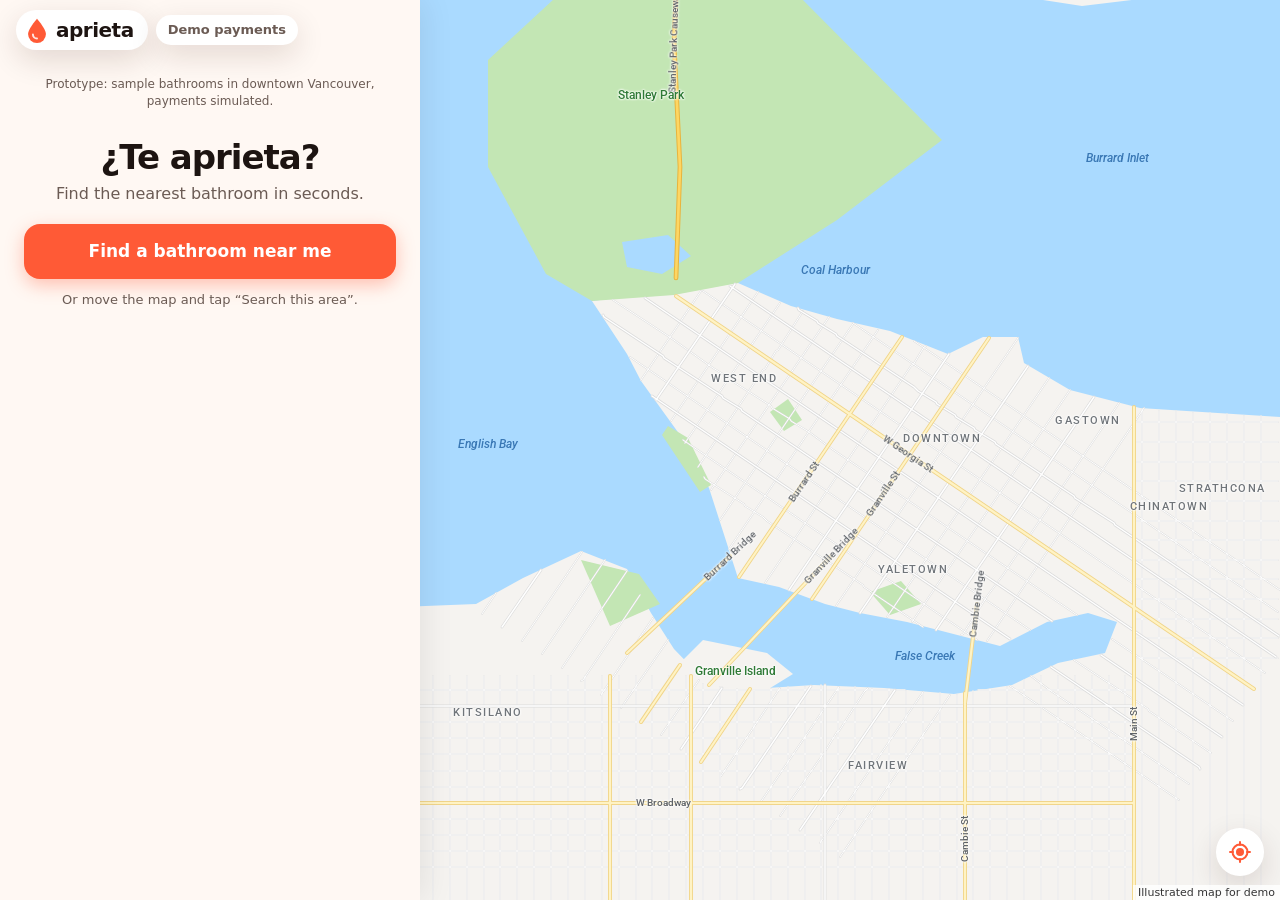
==== prototype/index.html @ 6afa9566 "Aprieta: bathroom locator with a paywall on addresses - web/ + server/: the app. Bathrooms come live" ====
<!doctype html>
<html lang="en">
<head>
<meta charset="utf-8">
<meta name="viewport" content="width=device-width, initial-scale=1, viewport-fit=cover">
<meta name="theme-color" content="#ff5a36">
<title>Aprieta prototype</title>
<link rel="stylesheet" href="https://fonts.googleapis.com/css2?family=Roboto:wght@400;500&display=swap">
<style>/* required styles */

.leaflet-pane,
.leaflet-tile,
.leaflet-marker-icon,
.leaflet-marker-shadow,
.leaflet-tile-container,
.leaflet-pane > svg,
.leaflet-pane > canvas,
.leaflet-zoom-box,
.leaflet-image-layer,
.leaflet-layer {
	position: absolute;
	left: 0;
	top: 0;
	}
.leaflet-container {
	overflow: hidden;
	}
.leaflet-tile,
.leaflet-marker-icon,
.leaflet-marker-shadow {
	-webkit-user-select: none;
	   -moz-user-select: none;
	        user-select: none;
	  -webkit-user-drag: none;
	}
/* Prevents IE11 from highlighting tiles in blue */
.leaflet-tile::selection {
	background: transparent;
}
/* Safari renders non-retina tile on retina better with this, but Chrome is worse */
.leaflet-safari .leaflet-tile {
	image-rendering: -webkit-optimize-contrast;
	}
/* hack that prevents hw layers "stretching" when loading new tiles */
.leaflet-safari .leaflet-tile-container {
	width: 1600px;
	height: 1600px;
	-webkit-transform-origin: 0 0;
	}
.leaflet-marker-icon,
.leaflet-marker-shadow {
	display: block;
	}
/* .leaflet-container svg: reset svg max-width decleration shipped in Joomla! (joomla.org) 3.x */
/* .leaflet-container img: map is broken in FF if you have max-width: 100% on tiles */
.leaflet-container .leaflet-overlay-pane svg {
	max-width: none !important;
	max-height: none !important;
	}
.leaflet-container .leaflet-marker-pane img,
.leaflet-container .leaflet-shadow-pane img,
.leaflet-container .leaflet-tile-pane img,
.leaflet-container img.leaflet-image-layer,
.leaflet-container .leaflet-tile {
	max-width: none !important;
	max-height: none !important;
	width: auto;
	padding: 0;
	}

.leaflet-container img.leaflet-tile {
	/* See: https://bugs.chromium.org/p/chromium/issues/detail?id=600120 */
	mix-blend-mode: plus-lighter;
}

.leaflet-container.leaflet-touch-zoom {
	-ms-touch-action: pan-x pan-y;
	touch-action: pan-x pan-y;
	}
.leaflet-container.leaflet-touch-drag {
	-ms-touch-action: pinch-zoom;
	/* Fallback for FF which doesn't support pinch-zoom */
	touch-action: none;
	touch-action: pinch-zoom;
}
.leaflet-container.leaflet-touch-drag.leaflet-touch-zoom {
	-ms-touch-action: none;
	touch-action: none;
}
.leaflet-container {
	-webkit-tap-highlight-color: transparent;
}
.leaflet-container a {
	-webkit-tap-highlight-color: rgba(51, 181, 229, 0.4);
}
.leaflet-tile {
	filter: inherit;
	visibility: hidden;
	}
.leaflet-tile-loaded {
	visibility: inherit;
	}
.leaflet-zoom-box {
	width: 0;
	height: 0;
	-moz-box-sizing: border-box;
	     box-sizing: border-box;
	z-index: 800;
	}
/* workaround for https://bugzilla.mozilla.org/show_bug.cgi?id=888319 */
.leaflet-overlay-pane svg {
	-moz-user-select: none;
	}

.leaflet-pane         { z-index: 400; }

.leaflet-tile-pane    { z-index: 200; }
.leaflet-overlay-pane { z-index: 400; }
.leaflet-shadow-pane  { z-index: 500; }
.leaflet-marker-pane  { z-index: 600; }
.leaflet-tooltip-pane   { z-index: 650; }
.leaflet-popup-pane   { z-index: 700; }

.leaflet-map-pane canvas { z-index: 100; }
.leaflet-map-pane svg    { z-index: 200; }

.leaflet-vml-shape {
	width: 1px;
	height: 1px;
	}
.lvml {
	behavior: url(#default#VML);
	display: inline-block;
	position: absolute;
	}


/* control positioning */

.leaflet-control {
	position: relative;
	z-index: 800;
	pointer-events: visiblePainted; /* IE 9-10 doesn't have auto */
	pointer-events: auto;
	}
.leaflet-top,
.leaflet-bottom {
	position: absolute;
	z-index: 1000;
	pointer-events: none;
	}
.leaflet-top {
	top: 0;
	}
.leaflet-right {
	right: 0;
	}
.leaflet-bottom {
	bottom: 0;
	}
.leaflet-left {
	left: 0;
	}
.leaflet-control {
	float: left;
	clear: both;
	}
.leaflet-right .leaflet-control {
	float: right;
	}
.leaflet-top .leaflet-control {
	margin-top: 10px;
	}
.leaflet-bottom .leaflet-control {
	margin-bottom: 10px;
	}
.leaflet-left .leaflet-control {
	margin-left: 10px;
	}
.leaflet-right .leaflet-control {
	margin-right: 10px;
	}


/* zoom and fade animations */

.leaflet-fade-anim .leaflet-popup {
	opacity: 0;
	-webkit-transition: opacity 0.2s linear;
	   -moz-transition: opacity 0.2s linear;
	        transition: opacity 0.2s linear;
	}
.leaflet-fade-anim .leaflet-map-pane .leaflet-popup {
	opacity: 1;
	}
.leaflet-zoom-animated {
	-webkit-transform-origin: 0 0;
	    -ms-transform-origin: 0 0;
	        transform-origin: 0 0;
	}
svg.leaflet-zoom-animated {
	will-change: transform;
}

.leaflet-zoom-anim .leaflet-zoom-animated {
	-webkit-transition: -webkit-transform 0.25s cubic-bezier(0,0,0.25,1);
	   -moz-transition:    -moz-transform 0.25s cubic-bezier(0,0,0.25,1);
	        transition:         transform 0.25s cubic-bezier(0,0,0.25,1);
	}
.leaflet-zoom-anim .leaflet-tile,
.leaflet-pan-anim .leaflet-tile {
	-webkit-transition: none;
	   -moz-transition: none;
	        transition: none;
	}

.leaflet-zoom-anim .leaflet-zoom-hide {
	visibility: hidden;
	}


/* cursors */

.leaflet-interactive {
	cursor: pointer;
	}
.leaflet-grab {
	cursor: -webkit-grab;
	cursor:    -moz-grab;
	cursor:         grab;
	}
.leaflet-crosshair,
.leaflet-crosshair .leaflet-interactive {
	cursor: crosshair;
	}
.leaflet-popup-pane,
.leaflet-control {
	cursor: auto;
	}
.leaflet-dragging .leaflet-grab,
.leaflet-dragging .leaflet-grab .leaflet-interactive,
.leaflet-dragging .leaflet-marker-draggable {
	cursor: move;
	cursor: -webkit-grabbing;
	cursor:    -moz-grabbing;
	cursor:         grabbing;
	}

/* marker & overlays interactivity */
.leaflet-marker-icon,
.leaflet-marker-shadow,
.leaflet-image-layer,
.leaflet-pane > svg path,
.leaflet-tile-container {
	pointer-events: none;
	}

.leaflet-marker-icon.leaflet-interactive,
.leaflet-image-layer.leaflet-interactive,
.leaflet-pane > svg path.leaflet-interactive,
svg.leaflet-image-layer.leaflet-interactive path {
	pointer-events: visiblePainted; /* IE 9-10 doesn't have auto */
	pointer-events: auto;
	}

/* visual tweaks */

.leaflet-container {
	background: #ddd;
	outline-offset: 1px;
	}
.leaflet-container a {
	color: #0078A8;
	}
.leaflet-zoom-box {
	border: 2px dotted #38f;
	background: rgba(255,255,255,0.5);
	}


/* general typography */
.leaflet-container {
	font-family: "Helvetica Neue", Arial, Helvetica, sans-serif;
	font-size: 12px;
	font-size: 0.75rem;
	line-height: 1.5;
	}


/* general toolbar styles */

.leaflet-bar {
	box-shadow: 0 1px 5px rgba(0,0,0,0.65);
	border-radius: 4px;
	}
.leaflet-bar a {
	background-color: #fff;
	border-bottom: 1px solid #ccc;
	width: 26px;
	height: 26px;
	line-height: 26px;
	display: block;
	text-align: center;
	text-decoration: none;
	color: black;
	}
.leaflet-bar a,
.leaflet-control-layers-toggle {
	background-position: 50% 50%;
	background-repeat: no-repeat;
	display: block;
	}
.leaflet-bar a:hover,
.leaflet-bar a:focus {
	background-color: #f4f4f4;
	}
.leaflet-bar a:first-child {
	border-top-left-radius: 4px;
	border-top-right-radius: 4px;
	}
.leaflet-bar a:last-child {
	border-bottom-left-radius: 4px;
	border-bottom-right-radius: 4px;
	border-bottom: none;
	}
.leaflet-bar a.leaflet-disabled {
	cursor: default;
	background-color: #f4f4f4;
	color: #bbb;
	}

.leaflet-touch .leaflet-bar a {
	width: 30px;
	height: 30px;
	line-height: 30px;
	}
.leaflet-touch .leaflet-bar a:first-child {
	border-top-left-radius: 2px;
	border-top-right-radius: 2px;
	}
.leaflet-touch .leaflet-bar a:last-child {
	border-bottom-left-radius: 2px;
	border-bottom-right-radius: 2px;
	}

/* zoom control */

.leaflet-control-zoom-in,
.leaflet-control-zoom-out {
	font: bold 18px 'Lucida Console', Monaco, monospace;
	text-indent: 1px;
	}

.leaflet-touch .leaflet-control-zoom-in, .leaflet-touch .leaflet-control-zoom-out  {
	font-size: 22px;
	}


/* layers control */

.leaflet-control-layers {
	box-shadow: 0 1px 5px rgba(0,0,0,0.4);
	background: #fff;
	border-radius: 5px;
	}
.leaflet-control-layers-toggle {
	background-image: url(images/layers.png);
	width: 36px;
	height: 36px;
	}
.leaflet-retina .leaflet-control-layers-toggle {
	background-image: url(images/layers-2x.png);
	background-size: 26px 26px;
	}
.leaflet-touch .leaflet-control-layers-toggle {
	width: 44px;
	height: 44px;
	}
.leaflet-control-layers .leaflet-control-layers-list,
.leaflet-control-layers-expanded .leaflet-control-layers-toggle {
	display: none;
	}
.leaflet-control-layers-expanded .leaflet-control-layers-list {
	display: block;
	position: relative;
	}
.leaflet-control-layers-expanded {
	padding: 6px 10px 6px 6px;
	color: #333;
	background: #fff;
	}
.leaflet-control-layers-scrollbar {
	overflow-y: scroll;
	overflow-x: hidden;
	padding-right: 5px;
	}
.leaflet-control-layers-selector {
	margin-top: 2px;
	position: relative;
	top: 1px;
	}
.leaflet-control-layers label {
	display: block;
	font-size: 13px;
	font-size: 1.08333em;
	}
.leaflet-control-layers-separator {
	height: 0;
	border-top: 1px solid #ddd;
	margin: 5px -10px 5px -6px;
	}

/* Default icon URLs */
.leaflet-default-icon-path { /* used only in path-guessing heuristic, see L.Icon.Default */
	background-image: url(images/marker-icon.png);
	}


/* attribution and scale controls */

.leaflet-container .leaflet-control-attribution {
	background: #fff;
	background: rgba(255, 255, 255, 0.8);
	margin: 0;
	}
.leaflet-control-attribution,
.leaflet-control-scale-line {
	padding: 0 5px;
	color: #333;
	line-height: 1.4;
	}
.leaflet-control-attribution a {
	text-decoration: none;
	}
.leaflet-control-attribution a:hover,
.leaflet-control-attribution a:focus {
	text-decoration: underline;
	}
.leaflet-attribution-flag {
	display: inline !important;
	vertical-align: baseline !important;
	width: 1em;
	height: 0.6669em;
	}
.leaflet-left .leaflet-control-scale {
	margin-left: 5px;
	}
.leaflet-bottom .leaflet-control-scale {
	margin-bottom: 5px;
	}
.leaflet-control-scale-line {
	border: 2px solid #777;
	border-top: none;
	line-height: 1.1;
	padding: 2px 5px 1px;
	white-space: nowrap;
	-moz-box-sizing: border-box;
	     box-sizing: border-box;
	background: rgba(255, 255, 255, 0.8);
	text-shadow: 1px 1px #fff;
	}
.leaflet-control-scale-line:not(:first-child) {
	border-top: 2px solid #777;
	border-bottom: none;
	margin-top: -2px;
	}
.leaflet-control-scale-line:not(:first-child):not(:last-child) {
	border-bottom: 2px solid #777;
	}

.leaflet-touch .leaflet-control-attribution,
.leaflet-touch .leaflet-control-layers,
.leaflet-touch .leaflet-bar {
	box-shadow: none;
	}
.leaflet-touch .leaflet-control-layers,
.leaflet-touch .leaflet-bar {
	border: 2px solid rgba(0,0,0,0.2);
	background-clip: padding-box;
	}


/* popup */

.leaflet-popup {
	position: absolute;
	text-align: center;
	margin-bottom: 20px;
	}
.leaflet-popup-content-wrapper {
	padding: 1px;
	text-align: left;
	border-radius: 12px;
	}
.leaflet-popup-content {
	margin: 13px 24px 13px 20px;
	line-height: 1.3;
	font-size: 13px;
	font-size: 1.08333em;
	min-height: 1px;
	}
.leaflet-popup-content p {
	margin: 17px 0;
	margin: 1.3em 0;
	}
.leaflet-popup-tip-container {
	width: 40px;
	height: 20px;
	position: absolute;
	left: 50%;
	margin-top: -1px;
	margin-left: -20px;
	overflow: hidden;
	pointer-events: none;
	}
.leaflet-popup-tip {
	width: 17px;
	height: 17px;
	padding: 1px;

	margin: -10px auto 0;
	pointer-events: auto;

	-webkit-transform: rotate(45deg);
	   -moz-transform: rotate(45deg);
	    -ms-transform: rotate(45deg);
	        transform: rotate(45deg);
	}
.leaflet-popup-content-wrapper,
.leaflet-popup-tip {
	background: white;
	color: #333;
	box-shadow: 0 3px 14px rgba(0,0,0,0.4);
	}
.leaflet-container a.leaflet-popup-close-button {
	position: absolute;
	top: 0;
	right: 0;
	border: none;
	text-align: center;
	width: 24px;
	height: 24px;
	font: 16px/24px Tahoma, Verdana, sans-serif;
	color: #757575;
	text-decoration: none;
	background: transparent;
	}
.leaflet-container a.leaflet-popup-close-button:hover,
.leaflet-container a.leaflet-popup-close-button:focus {
	color: #585858;
	}
.leaflet-popup-scrolled {
	overflow: auto;
	}

.leaflet-oldie .leaflet-popup-content-wrapper {
	-ms-zoom: 1;
	}
.leaflet-oldie .leaflet-popup-tip {
	width: 24px;
	margin: 0 auto;

	-ms-filter: "progid:DXImageTransform.Microsoft.Matrix(M11=0.70710678, M12=0.70710678, M21=-0.70710678, M22=0.70710678)";
	filter: progid:DXImageTransform.Microsoft.Matrix(M11=0.70710678, M12=0.70710678, M21=-0.70710678, M22=0.70710678);
	}

.leaflet-oldie .leaflet-control-zoom,
.leaflet-oldie .leaflet-control-layers,
.leaflet-oldie .leaflet-popup-content-wrapper,
.leaflet-oldie .leaflet-popup-tip {
	border: 1px solid #999;
	}


/* div icon */

.leaflet-div-icon {
	background: #fff;
	border: 1px solid #666;
	}


/* Tooltip */
/* Base styles for the element that has a tooltip */
.leaflet-tooltip {
	position: absolute;
	padding: 6px;
	background-color: #fff;
	border: 1px solid #fff;
	border-radius: 3px;
	color: #222;
	white-space: nowrap;
	-webkit-user-select: none;
	-moz-user-select: none;
	-ms-user-select: none;
	user-select: none;
	pointer-events: none;
	box-shadow: 0 1px 3px rgba(0,0,0,0.4);
	}
.leaflet-tooltip.leaflet-interactive {
	cursor: pointer;
	pointer-events: auto;
	}
.leaflet-tooltip-top:before,
.leaflet-tooltip-bottom:before,
.leaflet-tooltip-left:before,
.leaflet-tooltip-right:before {
	position: absolute;
	pointer-events: none;
	border: 6px solid transparent;
	background: transparent;
	content: "";
	}

/* Directions */

.leaflet-tooltip-bottom {
	margin-top: 6px;
}
.leaflet-tooltip-top {
	margin-top: -6px;
}
.leaflet-tooltip-bottom:before,
.leaflet-tooltip-top:before {
	left: 50%;
	margin-left: -6px;
	}
.leaflet-tooltip-top:before {
	bottom: 0;
	margin-bottom: -12px;
	border-top-color: #fff;
	}
.leaflet-tooltip-bottom:before {
	top: 0;
	margin-top: -12px;
	margin-left: -6px;
	border-bottom-color: #fff;
	}
.leaflet-tooltip-left {
	margin-left: -6px;
}
.leaflet-tooltip-right {
	margin-left: 6px;
}
.leaflet-tooltip-left:before,
.leaflet-tooltip-right:before {
	top: 50%;
	margin-top: -6px;
	}
.leaflet-tooltip-left:before {
	right: 0;
	margin-right: -12px;
	border-left-color: #fff;
	}
.leaflet-tooltip-right:before {
	left: 0;
	margin-left: -12px;
	border-right-color: #fff;
	}

/* Printing */

@media print {
	/* Prevent printers from removing background-images of controls. */
	.leaflet-control {
		-webkit-print-color-adjust: exact;
		print-color-adjust: exact;
		}
	}
</style>
<style>:root {
  --bg: #fff8f3;
  --surface: #ffffff;
  --surface-2: #fff1e8;
  --ink: #1d1411;
  --ink-2: #6b5b54;
  --line: #f0e0d6;
  --brand: #ff5a36;
  --brand-ink: #ffffff;
  --brand-soft: #ffe3da;
  --good: #1f9d63;
  --shadow: 0 10px 30px rgba(60, 20, 0, .14);
  --radius: 18px;
  --sheet-h: 52vh;
  color-scheme: light;
}
@media (prefers-color-scheme: dark) {
  :root {
    --bg: #150f0d;
    --surface: #211815;
    --surface-2: #2b1f1b;
    --ink: #fbefe9;
    --ink-2: #b9a49b;
    --line: #3a2b25;
    --brand: #ff6b4a;
    --brand-soft: #4a2219;
    --good: #3cc486;
    --shadow: 0 10px 30px rgba(0, 0, 0, .5);
    color-scheme: dark;
  }
}

* { box-sizing: border-box; }
html, body { height: 100%; margin: 0; }
body {
  background: var(--bg);
  color: var(--ink);
  font: 16px/1.4 system-ui, -apple-system, "Segoe UI", Roboto, sans-serif;
  -webkit-font-smoothing: antialiased;
  overflow: hidden;
}
button { font: inherit; color: inherit; cursor: pointer; }
[hidden] { display: none !important; }

/* Top bar */
.topbar {
  position: fixed; inset: 0 0 auto 0; z-index: 1000;
  display: flex; align-items: center; gap: 8px;
  padding: calc(10px + env(safe-area-inset-top)) 16px 10px;
  pointer-events: none;
}
.topbar > * { pointer-events: auto; }
.brand {
  display: flex; align-items: center; gap: 6px;
  background: var(--surface); border-radius: 999px; padding: 6px 14px 6px 8px;
  box-shadow: var(--shadow);
  font-weight: 800; font-size: 20px; letter-spacing: -.5px;
}
.brand-mark { width: 26px; height: 26px; color: var(--brand); }
.chip {
  border-radius: 999px; padding: 6px 12px; font-size: 13px; font-weight: 600;
  box-shadow: var(--shadow); white-space: nowrap;
}
@media (max-width: 480px) {
  .chip-pass:not([hidden]) + .chip-demo { display: none; }
}
.chip-pass { background: var(--good); color: #fff; margin-left: auto; }
.chip-demo { background: var(--surface); color: var(--ink-2); margin-left: auto; }
.chip-pass + .chip-demo { margin-left: 0; }

/* Map */
.layout { position: fixed; inset: 0; }
.map { position: absolute; inset: 0 0 calc(var(--sheet-h) - 24px) 0; background: var(--surface-2); }
.leaflet-container { font: inherit; }
.leaflet-bottom { bottom: 24px; }
.search-area {
  position: absolute; z-index: 900; left: 50%; transform: translateX(-50%);
  top: calc(64px + env(safe-area-inset-top));
}
.locate-btn {
  position: absolute; z-index: 900; right: 16px; bottom: calc(var(--sheet-h) + 4px);
  width: 48px; height: 48px; border-radius: 50%; border: 0;
  background: var(--surface); color: var(--brand); box-shadow: var(--shadow);
  display: grid; place-items: center;
}
.locate-btn svg { width: 24px; height: 24px; }

/* Bottom sheet */
.sheet {
  position: absolute; z-index: 950; left: 0; right: 0; bottom: 0;
  height: var(--sheet-h); overflow-y: auto; overscroll-behavior: contain;
  background: var(--bg); border-radius: 24px 24px 0 0;
  box-shadow: 0 -8px 30px rgba(0,0,0,.12);
  padding: 8px 16px calc(24px + env(safe-area-inset-bottom));
}
.sheet-handle { width: 40px; height: 5px; border-radius: 3px; background: var(--line); margin: 0 auto 12px; }

@media (min-width: 900px) {
  :root { --sheet-h: 100vh; }
  .map { inset: 0 0 0 420px; }
  .leaflet-bottom { bottom: 0; }
  .sheet { right: auto; width: 420px; top: 0; height: auto; border-radius: 0; padding-top: 76px; box-shadow: 4px 0 30px rgba(0,0,0,.08); }
  .sheet-handle { display: none; }
  .locate-btn { bottom: 24px; }
  .search-area { left: calc(50% + 210px); }
  .topbar { width: 420px; }
  .chip-pass, .chip-demo { margin-left: auto; }
}

.welcome { text-align: center; padding: 12px 8px 4px; }
.welcome h1 { font-size: 34px; letter-spacing: -1px; margin: 4px 0 2px; }
.welcome p { color: var(--ink-2); margin: 0 0 18px; }
.fine { font-size: 13px; color: var(--ink-2); }
.welcome .fine { margin-top: 12px; }

.big-btn {
  width: 100%; border: 0; border-radius: 16px; padding: 16px 20px;
  background: var(--brand); color: var(--brand-ink);
  font-size: 17px; font-weight: 700;
  box-shadow: 0 6px 18px rgba(255, 90, 54, .35);
  transition: transform .08s;
}
.big-btn:active { transform: scale(.98); }
.big-btn:disabled { opacity: .6; }
.pill-btn {
  border: 0; border-radius: 999px; padding: 10px 16px;
  background: var(--ink); color: var(--bg); font-weight: 700; font-size: 14px;
  box-shadow: var(--shadow); white-space: nowrap;
}

.status { text-align: center; color: var(--ink-2); padding: 24px 8px; }
.status .spinner { margin: 0 auto 12px; }

.results-head h2 { margin: 4px 0 10px; font-size: 20px; letter-spacing: -.3px; }
.filters { display: flex; gap: 8px; overflow-x: auto; padding-bottom: 12px; }
.filter {
  border: 1px solid var(--line); background: var(--surface); border-radius: 999px;
  padding: 7px 12px; font-size: 14px; white-space: nowrap;
}
.filter[aria-pressed="true"] { background: var(--ink); color: var(--bg); border-color: var(--ink); }

.list { list-style: none; margin: 0; padding: 0; display: grid; gap: 10px; }
.card {
  background: var(--surface); border: 1px solid var(--line); border-radius: var(--radius);
  padding: 14px; display: grid; gap: 8px;
}
.card.is-active { border-color: var(--brand); box-shadow: 0 0 0 3px var(--brand-soft); }
.card-top { display: flex; align-items: baseline; gap: 10px; }
.card-rank {
  flex: none; width: 28px; height: 28px; border-radius: 50%;
  background: var(--brand-soft); color: var(--brand); font-weight: 800; font-size: 14px;
  display: grid; place-items: center; align-self: center;
}
.card-dist { white-space: nowrap; font-size: 22px; font-weight: 800; letter-spacing: -.5px; }
.card-walk { color: var(--ink-2); font-size: 14px; white-space: nowrap; }
.card-kind { margin-left: auto; font-size: 13px; color: var(--ink-2); font-weight: 600; text-align: right; }
.card-name { font-weight: 700; font-size: 17px; }
.card-addr { color: var(--ink-2); }
.card-notes { font-size: 14px; color: var(--ink-2); font-style: italic; }
.redacted {
  display: flex; align-items: center; gap: 8px; color: var(--ink-2);
  background: var(--surface-2); border-radius: 10px; padding: 8px 10px;
}
.redacted .bar { height: 10px; border-radius: 5px; background: var(--line); }
.redacted svg { width: 16px; height: 16px; flex: none; }
.badges { display: flex; flex-wrap: wrap; gap: 6px; }
.badge {
  font-size: 12px; font-weight: 600; padding: 3px 8px; border-radius: 999px;
  background: var(--surface-2); color: var(--ink-2);
}
.badge-good { background: color-mix(in srgb, var(--good) 15%, transparent); color: var(--good); }
.card-actions { display: flex; gap: 8px; }
.card-actions .big-btn { padding: 12px 16px; font-size: 15px; }
.btn-secondary {
  border: 1px solid var(--line); background: var(--surface); border-radius: 16px;
  padding: 12px 16px; font-weight: 700; font-size: 15px; white-space: nowrap;
}
a.big-btn { display: block; text-align: center; text-decoration: none; }

.upsell {
  margin-top: 14px; display: flex; align-items: center; gap: 12px; justify-content: space-between;
  background: var(--brand-soft); border-radius: var(--radius); padding: 14px;
}
.upsell strong { display: block; }
.upsell span { font-size: 14px; color: var(--ink-2); }
.attribution { font-size: 12px; color: var(--ink-2); text-align: center; margin-top: 18px; }
.empty { text-align: center; color: var(--ink-2); padding: 20px 8px; }

/* Map markers */
.pin {
  width: 30px; height: 30px; border-radius: 50% 50% 50% 0; transform: rotate(-45deg);
  background: var(--brand); border: 3px solid #fff; box-shadow: 0 3px 8px rgba(0,0,0,.3);
  display: grid; place-items: center;
}
.pin span { transform: rotate(45deg); color: #fff; font-weight: 800; font-size: 13px; }
.pin-locked { background: #8a756c; }
.pin.is-active { background: var(--brand); outline: 3px solid var(--brand-soft); }
.me-dot {
  width: 18px; height: 18px; border-radius: 50%; background: #2f7bff; border: 3px solid #fff;
  box-shadow: 0 0 0 6px rgba(47, 123, 255, .25);
}

/* Paywall modal */
.modal { position: fixed; inset: 0; z-index: 2000; display: grid; align-items: end; }
@media (min-width: 600px) { .modal { place-items: center; } }
.modal-backdrop { position: absolute; inset: 0; background: rgba(20, 8, 4, .5); }
.modal-card {
  position: relative; background: var(--bg); width: 100%; max-width: 440px; margin: 0 auto;
  border-radius: 26px 26px 0 0; padding: 26px 20px calc(22px + env(safe-area-inset-bottom));
  box-shadow: var(--shadow); animation: up .22s ease-out;
}
@media (min-width: 600px) { .modal-card { border-radius: 26px; } }
@keyframes up { from { transform: translateY(40px); opacity: 0; } }
.modal-x {
  position: absolute; top: 12px; right: 12px; width: 36px; height: 36px; border-radius: 50%;
  border: 0; background: var(--surface-2); font-size: 22px; line-height: 1;
}
.pw-lock {
  width: 56px; height: 56px; border-radius: 18px; background: var(--brand-soft); color: var(--brand);
  display: grid; place-items: center; margin: 0 auto 10px;
}
.pw-lock svg { width: 28px; height: 28px; }
.modal-card h2 { text-align: center; margin: 0 0 4px; letter-spacing: -.5px; }
.pw-summary { text-align: center; color: var(--ink-2); margin: 0 0 18px; }
.pw-options { display: grid; grid-template-columns: 1fr 1fr; gap: 10px; }
.pw-option {
  position: relative; display: flex; flex-direction: column; gap: 4px; text-align: left;
  border: 2px solid var(--line); background: var(--surface); border-radius: var(--radius);
  padding: 16px 14px 14px;
}
.pw-option:hover { border-color: var(--ink-2); }
.pw-option-best { border-color: var(--brand); }
.pw-badge {
  position: absolute; top: -11px; left: 12px; background: var(--brand); color: #fff;
  font-size: 11px; font-weight: 800; padding: 3px 8px; border-radius: 999px; text-transform: uppercase; letter-spacing: .4px;
}
.pw-option-title { font-weight: 800; }
.pw-option-desc { font-size: 13px; color: var(--ink-2); }
.pw-price { font-size: 24px; font-weight: 800; margin-top: 6px; letter-spacing: -.5px; }
.modal-card .fine { text-align: center; margin: 14px 0 0; }

#pw-demo { display: grid; gap: 12px; }
#pw-demo label { display: grid; gap: 4px; font-size: 13px; font-weight: 600; color: var(--ink-2); }
#pw-demo input {
  font: inherit; font-size: 16px; color: var(--ink); background: var(--surface);
  border: 1px solid var(--line); border-radius: 12px; padding: 12px;
}
#pw-demo .row { display: grid; grid-template-columns: 1fr 1fr; gap: 10px; }
.demo-note { background: var(--surface-2); border-radius: 12px; padding: 10px 12px; font-size: 13px; color: var(--ink-2); margin: 0; }

.pw-busy { text-align: center; padding: 24px 0; color: var(--ink-2); }
.spinner {
  width: 34px; height: 34px; border-radius: 50%; margin: 0 auto 12px;
  border: 4px solid var(--brand-soft); border-top-color: var(--brand);
  animation: spin .8s linear infinite;
}
@keyframes spin { to { transform: rotate(360deg); } }

.toast {
  position: fixed; z-index: 3000; left: 50%; transform: translateX(-50%);
  top: calc(70px + env(safe-area-inset-top));
  background: var(--ink); color: var(--bg); padding: 10px 16px; border-radius: 999px;
  font-weight: 600; font-size: 14px; box-shadow: var(--shadow); max-width: calc(100vw - 32px);
}

/* Boxers upsell */
.pw-addon {
  display: flex; align-items: center; gap: 12px; cursor: pointer;
  border: 2px dashed var(--line); border-radius: var(--radius); padding: 12px 14px; margin-bottom: 16px;
  background: var(--surface);
}
.pw-addon:has(input:checked) { border-style: solid; border-color: var(--brand); background: var(--brand-soft); }
.pw-addon input { width: 20px; height: 20px; accent-color: var(--brand); flex: none; margin: 0; }
.pw-addon-icon { font-size: 26px; flex: none; }
.pw-addon-text { display: grid; gap: 2px; font-size: 13px; color: var(--ink-2); }
.pw-addon-text strong { font-size: 15px; color: var(--ink); }
.pw-addon-price { margin-left: auto; font-weight: 800; white-space: nowrap; }
.pw-toolate {
  display: block; margin: 14px auto 0; border: 0; background: none; padding: 6px 10px;
  color: var(--brand); font-weight: 700; font-size: 14px;
}
.pw-lock-boxers { font-size: 30px; }
.pw-store-list { list-style: none; margin: 0 0 16px; padding: 0; display: grid; gap: 8px; }
.pw-store-list li {
  display: flex; justify-content: space-between; gap: 12px; align-items: center;
  background: var(--surface); border: 1px solid var(--line); border-radius: 14px; padding: 12px 14px;
}
.pw-store-kind { font-weight: 700; }
.pw-store-dist { color: var(--ink-2); font-size: 14px; white-space: nowrap; }
.boxers-section { margin-bottom: 16px; }
.boxers-section h3 { margin: 0 0 8px; font-size: 16px; }
.card-store { border-color: #b98cf0; }
.card-rank-store { background: #efe4ff; font-size: 16px; }
.pin-store { background: #8b5cf6; }
.pin-store span { font-size: 14px; }

.map-label { position: absolute; transform: translate(-50%,-50%); white-space: nowrap; pointer-events: none; font: 500 11px/1 Roboto, Arial, sans-serif; color: #5f6368; text-shadow: 0 0 2px #fff, 0 0 2px #fff, 0 0 3px #fff; }
.map-label-area { font-size: 11px; letter-spacing: 1.5px; color: #70757a; }
.map-label-water { font-style: italic; color: #3a78b5; text-shadow: none; font-size: 12px; }
.map-label-park { color: #2f7a36; font-size: 12px; }
.map-label-road { font-size: 10px; color: #5f6368; }
.leaflet-control-attribution { font-size: 11px; }
.proto-note { margin: 0 0 8px; text-align: center; font-size: 12px; color: var(--ink-2); }
</style>
</head>
<body>

  <header class="topbar">
    <div class="brand">
      <svg class="brand-mark" viewBox="0 0 32 32" aria-hidden="true"><use href="#drop"/></svg>
      <span>aprieta</span>
    </div>
    <div id="pass-chip" class="chip chip-pass" hidden></div>
    <div id="demo-chip" class="chip chip-demo" hidden title="No Stripe key configured: payments are simulated">Demo payments</div>
  </header>

  <main class="layout">
    <div id="map" class="map" aria-label="Map of nearby bathrooms"></div>
    <button id="search-area" class="pill-btn search-area" hidden>Search this area</button>
    <button id="locate" class="locate-btn" aria-label="Go to my location" title="My location">
      <svg viewBox="0 0 24 24" aria-hidden="true"><circle cx="12" cy="12" r="4" fill="currentColor"/><path d="M12 2v3M12 19v3M2 12h3M19 12h3" stroke="currentColor" stroke-width="2" stroke-linecap="round"/><circle cx="12" cy="12" r="7.5" fill="none" stroke="currentColor" stroke-width="2"/></svg>
    </button>

    <section class="sheet" id="sheet">
      <div class="sheet-handle" aria-hidden="true"></div>

      <p class="proto-note">Prototype: sample bathrooms in downtown Vancouver, payments simulated.</p>
      <div id="welcome" class="welcome">
        <h1>¿Te aprieta?</h1>
        <p>Find the nearest bathroom in seconds.</p>
        <button id="find" class="big-btn">Find a bathroom near me</button>
        <p class="fine">Or move the map and tap “Search this area”.</p>
      </div>

      <div id="status" class="status" hidden></div>

      <div id="results" hidden>
        <div class="results-head">
          <h2 id="results-title">Nearby</h2>
          <div class="filters" role="group" aria-label="Filters">
            <button class="filter" data-filter="free" aria-pressed="false">Free</button>
            <button class="filter" data-filter="wheelchair" aria-pressed="false">♿ Accessible</button>
            <button class="filter" data-filter="public" aria-pressed="false">Public only</button>
          </div>
        </div>
        <section id="boxers-section" class="boxers-section" hidden>
          <h3>Fresh boxers nearby</h3>
          <ol id="boxers-list" class="list"></ol>
        </section>
        <ol id="list" class="list"></ol>
        <div id="pass-upsell" class="upsell" hidden>
          <div>
            <strong>Out and about all day?</strong>
            <span id="upsell-text">Unlock every address for 24 hours.</span>
          </div>
          <button class="pill-btn" data-buy-pass>Get pass</button>
        </div>
        <p class="attribution">Bathroom data © OpenStreetMap contributors. Spot a wrong one? Fix it at openstreetmap.org.</p>
      </div>
    </section>
  </main>

  <!-- Paywall -->
  <div id="paywall" class="modal" hidden role="dialog" aria-modal="true" aria-labelledby="paywall-title">
    <div class="modal-backdrop" data-close></div>
    <div class="modal-card">
      <button class="modal-x" data-close aria-label="Close">×</button>

      <div id="pw-choose">
        <div class="pw-lock">
          <svg viewBox="0 0 24 24" aria-hidden="true"><rect x="4" y="10" width="16" height="11" rx="3" fill="currentColor"/><path d="M8 10V7a4 4 0 0 1 8 0v3" stroke="currentColor" stroke-width="2.2" fill="none"/></svg>
        </div>
        <h2 id="paywall-title">Unlock the address</h2>
        <p id="pw-summary" class="pw-summary"></p>
        <label class="pw-addon" id="pw-addon" hidden>
          <input type="checkbox" id="addon-boxers">
          <span class="pw-addon-icon" aria-hidden="true">🩲</span>
          <span class="pw-addon-text">
            <strong>Add backup boxers</strong>
            <span>Nearest underwear, in case you don’t make it. <span id="addon-desc"></span></span>
          </span>
          <span class="pw-addon-price" id="addon-price"></span>
        </label>
        <div class="pw-options">
          <button class="pw-option" data-kind="single">
            <span class="pw-option-title">This bathroom</span>
            <span class="pw-option-desc">Exact address + directions</span>
            <span class="pw-price" id="price-single"></span>
          </button>
          <button class="pw-option pw-option-best" data-kind="pass">
            <span class="pw-badge">Best value</span>
            <span class="pw-option-title" id="pass-title">24-hour pass</span>
            <span class="pw-option-desc">Every bathroom, everywhere</span>
            <span class="pw-price" id="price-pass"></span>
          </button>
        </div>
        <p class="fine">One-time payment. No account, no subscription.</p>
        <button class="pw-toolate" id="pw-toolate" hidden>Too late? Find new boxers nearby →</button>
      </div>

      <div id="pw-boxers" hidden>
        <div class="pw-lock pw-lock-boxers" aria-hidden="true">🩲</div>
        <h2>Too late? It happens.</h2>
        <p class="pw-summary">Skip the bathroom. Here’s where to get fresh underwear, fast.</p>
        <ol id="pw-boxers-list" class="pw-store-list"></ol>
        <button class="big-btn" id="buy-boxers"></button>
        <button class="pw-toolate" id="pw-back">← Back to bathrooms</button>
      </div>

      <form id="pw-demo" hidden>
        <h2>Checkout</h2>
        <p class="demo-note">Demo mode: no real card is charged. Add a Stripe key on the server to take real payments.</p>
        <label>Card number<input inputmode="numeric" value="4242 4242 4242 4242" autocomplete="off"></label>
        <div class="row">
          <label>Expiry<input value="12 / 34" autocomplete="off"></label>
          <label>CVC<input value="123" autocomplete="off"></label>
        </div>
        <button type="submit" class="big-btn" id="demo-pay">Pay</button>
      </form>

      <div id="pw-busy" class="pw-busy" hidden>
        <div class="spinner"></div>
        <p id="pw-busy-text">Opening secure checkout…</p>
      </div>
    </div>
  </div>

  <div id="toast" class="toast" hidden role="status"></div>

  <svg width="0" height="0" style="position:absolute" aria-hidden="true">
    <symbol id="drop" viewBox="0 0 32 32">
      <path d="M16 2C16 2 5 14.5 5 21a11 11 0 0 0 22 0C27 14.5 16 2 16 2z" fill="currentColor"/>
      <path d="M11 21.5a5 5 0 0 0 5 5" stroke="#fff" stroke-width="2.4" fill="none" stroke-linecap="round" opacity=".85"/>
    </symbol>
  </svg>

<script>/* @preserve
 * Leaflet 1.9.4, a JS library for interactive maps. https://leafletjs.com
 * (c) 2010-2023 Vladimir Agafonkin, (c) 2010-2011 CloudMade
 */
!function(t,e){"object"==typeof exports&&"undefined"!=typeof module?e(exports):"function"==typeof define&&define.amd?define(["exports"],e):e((t="undefined"!=typeof globalThis?globalThis:t||self).leaflet={})}(this,function(t){"use strict";function l(t){for(var e,i,n=1,o=arguments.length;n<o;n++)for(e in i=arguments[n])t[e]=i[e];return t}var R=Object.create||function(t){return N.prototype=t,new N};function N(){}function a(t,e){var i,n=Array.prototype.slice;return t.bind?t.bind.apply(t,n.call(arguments,1)):(i=n.call(arguments,2),function(){return t.apply(e,i.length?i.concat(n.call(arguments)):arguments)})}var D=0;function h(t){return"_leaflet_id"in t||(t._leaflet_id=++D),t._leaflet_id}function j(t,e,i){var n,o,s=function(){n=!1,o&&(r.apply(i,o),o=!1)},r=function(){n?o=arguments:(t.apply(i,arguments),setTimeout(s,e),n=!0)};return r}function H(t,e,i){var n=e[1],e=e[0],o=n-e;return t===n&&i?t:((t-e)%o+o)%o+e}function u(){return!1}function i(t,e){return!1===e?t:(e=Math.pow(10,void 0===e?6:e),Math.round(t*e)/e)}function W(t){return t.trim?t.trim():t.replace(/^\s+|\s+$/g,"")}function F(t){return W(t).split(/\s+/)}function c(t,e){for(var i in Object.prototype.hasOwnProperty.call(t,"options")||(t.options=t.options?R(t.options):{}),e)t.options[i]=e[i];return t.options}function U(t,e,i){var n,o=[];for(n in t)o.push(encodeURIComponent(i?n.toUpperCase():n)+"="+encodeURIComponent(t[n]));return(e&&-1!==e.indexOf("?")?"&":"?")+o.join("&")}var V=/\{ *([\w_ -]+) *\}/g;function q(t,i){return t.replace(V,function(t,e){e=i[e];if(void 0===e)throw new Error("No value provided for variable "+t);return e="function"==typeof e?e(i):e})}var d=Array.isArray||function(t){return"[object Array]"===Object.prototype.toString.call(t)};function G(t,e){for(var i=0;i<t.length;i++)if(t[i]===e)return i;return-1}var K="[data-uri]";function Y(t){return window["webkit"+t]||window["moz"+t]||window["ms"+t]}var X=0;function J(t){var e=+new Date,i=Math.max(0,16-(e-X));return X=e+i,window.setTimeout(t,i)}var $=window.requestAnimationFrame||Y("RequestAnimationFrame")||J,Q=window.cancelAnimationFrame||Y("CancelAnimationFrame")||Y("CancelRequestAnimationFrame")||function(t){window.clearTimeout(t)};function x(t,e,i){if(!i||$!==J)return $.call(window,a(t,e));t.call(e)}function r(t){t&&Q.call(window,t)}var tt={__proto__:null,extend:l,create:R,bind:a,get lastId(){return D},stamp:h,throttle:j,wrapNum:H,falseFn:u,formatNum:i,trim:W,splitWords:F,setOptions:c,getParamString:U,template:q,isArray:d,indexOf:G,emptyImageUrl:K,requestFn:$,cancelFn:Q,requestAnimFrame:x,cancelAnimFrame:r};function et(){}et.extend=function(t){function e(){c(this),this.initialize&&this.initialize.apply(this,arguments),this.callInitHooks()}var i,n=e.__super__=this.prototype,o=R(n);for(i in(o.constructor=e).prototype=o,this)Object.prototype.hasOwnProperty.call(this,i)&&"prototype"!==i&&"__super__"!==i&&(e[i]=this[i]);if(t.statics&&l(e,t.statics),t.includes){var s=t.includes;if("undefined"!=typeof L&&L&&L.Mixin){s=d(s)?s:[s];for(var r=0;r<s.length;r++)s[r]===L.Mixin.Events&&console.warn("Deprecated include of L.Mixin.Events: this property will be removed in future releases, please inherit from L.Evented instead.",(new Error).stack)}l.apply(null,[o].concat(t.includes))}return l(o,t),delete o.statics,delete o.includes,o.options&&(o.options=n.options?R(n.options):{},l(o.options,t.options)),o._initHooks=[],o.callInitHooks=function(){if(!this._initHooksCalled){n.callInitHooks&&n.callInitHooks.call(this),this._initHooksCalled=!0;for(var t=0,e=o._initHooks.length;t<e;t++)o._initHooks[t].call(this)}},e},et.include=function(t){var e=this.prototype.options;return l(this.prototype,t),t.options&&(this.prototype.options=e,this.mergeOptions(t.options)),this},et.mergeOptions=function(t){return l(this.prototype.options,t),this},et.addInitHook=function(t){var e=Array.prototype.slice.call(arguments,1),i="function"==typeof t?t:function(){this[t].apply(this,e)};return this.prototype._initHooks=this.prototype._initHooks||[],this.prototype._initHooks.push(i),this};var e={on:function(t,e,i){if("object"==typeof t)for(var n in t)this._on(n,t[n],e);else for(var o=0,s=(t=F(t)).length;o<s;o++)this._on(t[o],e,i);return this},off:function(t,e,i){if(arguments.length)if("object"==typeof t)for(var n in t)this._off(n,t[n],e);else{t=F(t);for(var o=1===arguments.length,s=0,r=t.length;s<r;s++)o?this._off(t[s]):this._off(t[s],e,i)}else delete this._events;return this},_on:function(t,e,i,n){"function"!=typeof e?console.warn("wrong listener type: "+typeof e):!1===this._listens(t,e,i)&&(e={fn:e,ctx:i=i===this?void 0:i},n&&(e.once=!0),this._events=this._events||{},this._events[t]=this._events[t]||[],this._events[t].push(e))},_off:function(t,e,i){var n,o,s;if(this._events&&(n=this._events[t]))if(1===arguments.length){if(this._firingCount)for(o=0,s=n.length;o<s;o++)n[o].fn=u;delete this._events[t]}else"function"!=typeof e?console.warn("wrong listener type: "+typeof e):!1!==(e=this._listens(t,e,i))&&(i=n[e],this._firingCount&&(i.fn=u,this._events[t]=n=n.slice()),n.splice(e,1))},fire:function(t,e,i){if(this.listens(t,i)){var n=l({},e,{type:t,target:this,sourceTarget:e&&e.sourceTarget||this});if(this._events){var o=this._events[t];if(o){this._firingCount=this._firingCount+1||1;for(var s=0,r=o.length;s<r;s++){var a=o[s],h=a.fn;a.once&&this.off(t,h,a.ctx),h.call(a.ctx||this,n)}this._firingCount--}}i&&this._propagateEvent(n)}return this},listens:function(t,e,i,n){"string"!=typeof t&&console.warn('"string" type argument expected');var o=e,s=("function"!=typeof e&&(n=!!e,i=o=void 0),this._events&&this._events[t]);if(s&&s.length&&!1!==this._listens(t,o,i))return!0;if(n)for(var r in this._eventParents)if(this._eventParents[r].listens(t,e,i,n))return!0;return!1},_listens:function(t,e,i){if(this._events){var n=this._events[t]||[];if(!e)return!!n.length;i===this&&(i=void 0);for(var o=0,s=n.length;o<s;o++)if(n[o].fn===e&&n[o].ctx===i)return o}return!1},once:function(t,e,i){if("object"==typeof t)for(var n in t)this._on(n,t[n],e,!0);else for(var o=0,s=(t=F(t)).length;o<s;o++)this._on(t[o],e,i,!0);return this},addEventParent:function(t){return this._eventParents=this._eventParents||{},this._eventParents[h(t)]=t,this},removeEventParent:function(t){return this._eventParents&&delete this._eventParents[h(t)],this},_propagateEvent:function(t){for(var e in this._eventParents)this._eventParents[e].fire(t.type,l({layer:t.target,propagatedFrom:t.target},t),!0)}},it=(e.addEventListener=e.on,e.removeEventListener=e.clearAllEventListeners=e.off,e.addOneTimeEventListener=e.once,e.fireEvent=e.fire,e.hasEventListeners=e.listens,et.extend(e));function p(t,e,i){this.x=i?Math.round(t):t,this.y=i?Math.round(e):e}var nt=Math.trunc||function(t){return 0<t?Math.floor(t):Math.ceil(t)};function m(t,e,i){return t instanceof p?t:d(t)?new p(t[0],t[1]):null==t?t:"object"==typeof t&&"x"in t&&"y"in t?new p(t.x,t.y):new p(t,e,i)}function f(t,e){if(t)for(var i=e?[t,e]:t,n=0,o=i.length;n<o;n++)this.extend(i[n])}function _(t,e){return!t||t instanceof f?t:new f(t,e)}function s(t,e){if(t)for(var i=e?[t,e]:t,n=0,o=i.length;n<o;n++)this.extend(i[n])}function g(t,e){return t instanceof s?t:new s(t,e)}function v(t,e,i){if(isNaN(t)||isNaN(e))throw new Error("Invalid LatLng object: ("+t+", "+e+")");this.lat=+t,this.lng=+e,void 0!==i&&(this.alt=+i)}function w(t,e,i){return t instanceof v?t:d(t)&&"object"!=typeof t[0]?3===t.length?new v(t[0],t[1],t[2]):2===t.length?new v(t[0],t[1]):null:null==t?t:"object"==typeof t&&"lat"in t?new v(t.lat,"lng"in t?t.lng:t.lon,t.alt):void 0===e?null:new v(t,e,i)}p.prototype={clone:function(){return new p(this.x,this.y)},add:function(t){return this.clone()._add(m(t))},_add:function(t){return this.x+=t.x,this.y+=t.y,this},subtract:function(t){return this.clone()._subtract(m(t))},_subtract:function(t){return this.x-=t.x,this.y-=t.y,this},divideBy:function(t){return this.clone()._divideBy(t)},_divideBy:function(t){return this.x/=t,this.y/=t,this},multiplyBy:function(t){return this.clone()._multiplyBy(t)},_multiplyBy:function(t){return this.x*=t,this.y*=t,this},scaleBy:function(t){return new p(this.x*t.x,this.y*t.y)},unscaleBy:function(t){return new p(this.x/t.x,this.y/t.y)},round:function(){return this.clone()._round()},_round:function(){return this.x=Math.round(this.x),this.y=Math.round(this.y),this},floor:function(){return this.clone()._floor()},_floor:function(){return this.x=Math.floor(this.x),this.y=Math.floor(this.y),this},ceil:function(){return this.clone()._ceil()},_ceil:function(){return this.x=Math.ceil(this.x),this.y=Math.ceil(this.y),this},trunc:function(){return this.clone()._trunc()},_trunc:function(){return this.x=nt(this.x),this.y=nt(this.y),this},distanceTo:function(t){var e=(t=m(t)).x-this.x,t=t.y-this.y;return Math.sqrt(e*e+t*t)},equals:function(t){return(t=m(t)).x===this.x&&t.y===this.y},contains:function(t){return t=m(t),Math.abs(t.x)<=Math.abs(this.x)&&Math.abs(t.y)<=Math.abs(this.y)},toString:function(){return"Point("+i(this.x)+", "+i(this.y)+")"}},f.prototype={extend:function(t){var e,i;if(t){if(t instanceof p||"number"==typeof t[0]||"x"in t)e=i=m(t);else if(e=(t=_(t)).min,i=t.max,!e||!i)return this;this.min||this.max?(this.min.x=Math.min(e.x,this.min.x),this.max.x=Math.max(i.x,this.max.x),this.min.y=Math.min(e.y,this.min.y),this.max.y=Math.max(i.y,this.max.y)):(this.min=e.clone(),this.max=i.clone())}return this},getCenter:function(t){return m((this.min.x+this.max.x)/2,(this.min.y+this.max.y)/2,t)},getBottomLeft:function(){return m(this.min.x,this.max.y)},getTopRight:function(){return m(this.max.x,this.min.y)},getTopLeft:function(){return this.min},getBottomRight:function(){return this.max},getSize:function(){return this.max.subtract(this.min)},contains:function(t){var e,i;return(t=("number"==typeof t[0]||t instanceof p?m:_)(t))instanceof f?(e=t.min,i=t.max):e=i=t,e.x>=this.min.x&&i.x<=this.max.x&&e.y>=this.min.y&&i.y<=this.max.y},intersects:function(t){t=_(t);var e=this.min,i=this.max,n=t.min,t=t.max,o=t.x>=e.x&&n.x<=i.x,t=t.y>=e.y&&n.y<=i.y;return o&&t},overlaps:function(t){t=_(t);var e=this.min,i=this.max,n=t.min,t=t.max,o=t.x>e.x&&n.x<i.x,t=t.y>e.y&&n.y<i.y;return o&&t},isValid:function(){return!(!this.min||!this.max)},pad:function(t){var e=this.min,i=this.max,n=Math.abs(e.x-i.x)*t,t=Math.abs(e.y-i.y)*t;return _(m(e.x-n,e.y-t),m(i.x+n,i.y+t))},equals:function(t){return!!t&&(t=_(t),this.min.equals(t.getTopLeft())&&this.max.equals(t.getBottomRight()))}},s.prototype={extend:function(t){var e,i,n=this._southWest,o=this._northEast;if(t instanceof v)i=e=t;else{if(!(t instanceof s))return t?this.extend(w(t)||g(t)):this;if(e=t._southWest,i=t._northEast,!e||!i)return this}return n||o?(n.lat=Math.min(e.lat,n.lat),n.lng=Math.min(e.lng,n.lng),o.lat=Math.max(i.lat,o.lat),o.lng=Math.max(i.lng,o.lng)):(this._southWest=new v(e.lat,e.lng),this._northEast=new v(i.lat,i.lng)),this},pad:function(t){var e=this._southWest,i=this._northEast,n=Math.abs(e.lat-i.lat)*t,t=Math.abs(e.lng-i.lng)*t;return new s(new v(e.lat-n,e.lng-t),new v(i.lat+n,i.lng+t))},getCenter:function(){return new v((this._southWest.lat+this._northEast.lat)/2,(this._southWest.lng+this._northEast.lng)/2)},getSouthWest:function(){return this._southWest},getNorthEast:function(){return this._northEast},getNorthWest:function(){return new v(this.getNorth(),this.getWest())},getSouthEast:function(){return new v(this.getSouth(),this.getEast())},getWest:function(){return this._southWest.lng},getSouth:function(){return this._southWest.lat},getEast:function(){return this._northEast.lng},getNorth:function(){return this._northEast.lat},contains:function(t){t=("number"==typeof t[0]||t instanceof v||"lat"in t?w:g)(t);var e,i,n=this._southWest,o=this._northEast;return t instanceof s?(e=t.getSouthWest(),i=t.getNorthEast()):e=i=t,e.lat>=n.lat&&i.lat<=o.lat&&e.lng>=n.lng&&i.lng<=o.lng},intersects:function(t){t=g(t);var e=this._southWest,i=this._northEast,n=t.getSouthWest(),t=t.getNorthEast(),o=t.lat>=e.lat&&n.lat<=i.lat,t=t.lng>=e.lng&&n.lng<=i.lng;return o&&t},overlaps:function(t){t=g(t);var e=this._southWest,i=this._northEast,n=t.getSouthWest(),t=t.getNorthEast(),o=t.lat>e.lat&&n.lat<i.lat,t=t.lng>e.lng&&n.lng<i.lng;return o&&t},toBBoxString:function(){return[this.getWest(),this.getSouth(),this.getEast(),this.getNorth()].join(",")},equals:function(t,e){return!!t&&(t=g(t),this._southWest.equals(t.getSouthWest(),e)&&this._northEast.equals(t.getNorthEast(),e))},isValid:function(){return!(!this._southWest||!this._northEast)}};var ot={latLngToPoint:function(t,e){t=this.projection.project(t),e=this.scale(e);return this.transformation._transform(t,e)},pointToLatLng:function(t,e){e=this.scale(e),t=this.transformation.untransform(t,e);return this.projection.unproject(t)},project:function(t){return this.projection.project(t)},unproject:function(t){return this.projection.unproject(t)},scale:function(t){return 256*Math.pow(2,t)},zoom:function(t){return Math.log(t/256)/Math.LN2},getProjectedBounds:function(t){var e;return this.infinite?null:(e=this.projection.bounds,t=this.scale(t),new f(this.transformation.transform(e.min,t),this.transformation.transform(e.max,t)))},infinite:!(v.prototype={equals:function(t,e){return!!t&&(t=w(t),Math.max(Math.abs(this.lat-t.lat),Math.abs(this.lng-t.lng))<=(void 0===e?1e-9:e))},toString:function(t){return"LatLng("+i(this.lat,t)+", "+i(this.lng,t)+")"},distanceTo:function(t){return st.distance(this,w(t))},wrap:function(){return st.wrapLatLng(this)},toBounds:function(t){var t=180*t/40075017,e=t/Math.cos(Math.PI/180*this.lat);return g([this.lat-t,this.lng-e],[this.lat+t,this.lng+e])},clone:function(){return new v(this.lat,this.lng,this.alt)}}),wrapLatLng:function(t){var e=this.wrapLng?H(t.lng,this.wrapLng,!0):t.lng;return new v(this.wrapLat?H(t.lat,this.wrapLat,!0):t.lat,e,t.alt)},wrapLatLngBounds:function(t){var e=t.getCenter(),i=this.wrapLatLng(e),n=e.lat-i.lat,e=e.lng-i.lng;return 0==n&&0==e?t:(i=t.getSouthWest(),t=t.getNorthEast(),new s(new v(i.lat-n,i.lng-e),new v(t.lat-n,t.lng-e)))}},st=l({},ot,{wrapLng:[-180,180],R:6371e3,distance:function(t,e){var i=Math.PI/180,n=t.lat*i,o=e.lat*i,s=Math.sin((e.lat-t.lat)*i/2),e=Math.sin((e.lng-t.lng)*i/2),t=s*s+Math.cos(n)*Math.cos(o)*e*e,i=2*Math.atan2(Math.sqrt(t),Math.sqrt(1-t));return this.R*i}}),rt=6378137,rt={R:rt,MAX_LATITUDE:85.0511287798,project:function(t){var e=Math.PI/180,i=this.MAX_LATITUDE,i=Math.max(Math.min(i,t.lat),-i),i=Math.sin(i*e);return new p(this.R*t.lng*e,this.R*Math.log((1+i)/(1-i))/2)},unproject:function(t){var e=180/Math.PI;return new v((2*Math.atan(Math.exp(t.y/this.R))-Math.PI/2)*e,t.x*e/this.R)},bounds:new f([-(rt=rt*Math.PI),-rt],[rt,rt])};function at(t,e,i,n){d(t)?(this._a=t[0],this._b=t[1],this._c=t[2],this._d=t[3]):(this._a=t,this._b=e,this._c=i,this._d=n)}function ht(t,e,i,n){return new at(t,e,i,n)}at.prototype={transform:function(t,e){return this._transform(t.clone(),e)},_transform:function(t,e){return t.x=(e=e||1)*(this._a*t.x+this._b),t.y=e*(this._c*t.y+this._d),t},untransform:function(t,e){return new p((t.x/(e=e||1)-this._b)/this._a,(t.y/e-this._d)/this._c)}};var lt=l({},st,{code:"EPSG:3857",projection:rt,transformation:ht(lt=.5/(Math.PI*rt.R),.5,-lt,.5)}),ut=l({},lt,{code:"EPSG:900913"});function ct(t){return document.createElementNS("http://www.w3.org/2000/svg",t)}function dt(t,e){for(var i,n,o,s,r="",a=0,h=t.length;a<h;a++){for(i=0,n=(o=t[a]).length;i<n;i++)r+=(i?"L":"M")+(s=o[i]).x+" "+s.y;r+=e?b.svg?"z":"x":""}return r||"M0 0"}var _t=document.documentElement.style,pt="ActiveXObject"in window,mt=pt&&!document.addEventListener,n="msLaunchUri"in navigator&&!("documentMode"in document),ft=y("webkit"),gt=y("android"),vt=y("android 2")||y("android 3"),yt=parseInt(/WebKit\/([0-9]+)|$/.exec(navigator.userAgent)[1],10),yt=gt&&y("Google")&&yt<537&&!("AudioNode"in window),xt=!!window.opera,wt=!n&&y("chrome"),bt=y("gecko")&&!ft&&!xt&&!pt,Pt=!wt&&y("safari"),Lt=y("phantom"),o="OTransition"in _t,Tt=0===navigator.platform.indexOf("Win"),Mt=pt&&"transition"in _t,zt="WebKitCSSMatrix"in window&&"m11"in new window.WebKitCSSMatrix&&!vt,_t="MozPerspective"in _t,Ct=!window.L_DISABLE_3D&&(Mt||zt||_t)&&!o&&!Lt,Zt="undefined"!=typeof orientation||y("mobile"),St=Zt&&ft,Et=Zt&&zt,kt=!window.PointerEvent&&window.MSPointerEvent,Ot=!(!window.PointerEvent&&!kt),At="ontouchstart"in window||!!window.TouchEvent,Bt=!window.L_NO_TOUCH&&(At||Ot),It=Zt&&xt,Rt=Zt&&bt,Nt=1<(window.devicePixelRatio||window.screen.deviceXDPI/window.screen.logicalXDPI),Dt=function(){var t=!1;try{var e=Object.defineProperty({},"passive",{get:function(){t=!0}});window.addEventListener("testPassiveEventSupport",u,e),window.removeEventListener("testPassiveEventSupport",u,e)}catch(t){}return t}(),jt=!!document.createElement("canvas").getContext,Ht=!(!document.createElementNS||!ct("svg").createSVGRect),Wt=!!Ht&&((Wt=document.createElement("div")).innerHTML="<svg/>","http://www.w3.org/2000/svg"===(Wt.firstChild&&Wt.firstChild.namespaceURI));function y(t){return 0<=navigator.userAgent.toLowerCase().indexOf(t)}var b={ie:pt,ielt9:mt,edge:n,webkit:ft,android:gt,android23:vt,androidStock:yt,opera:xt,chrome:wt,gecko:bt,safari:Pt,phantom:Lt,opera12:o,win:Tt,ie3d:Mt,webkit3d:zt,gecko3d:_t,any3d:Ct,mobile:Zt,mobileWebkit:St,mobileWebkit3d:Et,msPointer:kt,pointer:Ot,touch:Bt,touchNative:At,mobileOpera:It,mobileGecko:Rt,retina:Nt,passiveEvents:Dt,canvas:jt,svg:Ht,vml:!Ht&&function(){try{var t=document.createElement("div"),e=(t.innerHTML='<v:shape adj="1"/>',t.firstChild);return e.style.behavior="url(#default#VML)",e&&"object"==typeof e.adj}catch(t){return!1}}(),inlineSvg:Wt,mac:0===navigator.platform.indexOf("Mac"),linux:0===navigator.platform.indexOf("Linux")},Ft=b.msPointer?"MSPointerDown":"pointerdown",Ut=b.msPointer?"MSPointerMove":"pointermove",Vt=b.msPointer?"MSPointerUp":"pointerup",qt=b.msPointer?"MSPointerCancel":"pointercancel",Gt={touchstart:Ft,touchmove:Ut,touchend:Vt,touchcancel:qt},Kt={touchstart:function(t,e){e.MSPOINTER_TYPE_TOUCH&&e.pointerType===e.MSPOINTER_TYPE_TOUCH&&O(e);ee(t,e)},touchmove:ee,touchend:ee,touchcancel:ee},Yt={},Xt=!1;function Jt(t,e,i){return"touchstart"!==e||Xt||(document.addEventListener(Ft,$t,!0),document.addEventListener(Ut,Qt,!0),document.addEventListener(Vt,te,!0),document.addEventListener(qt,te,!0),Xt=!0),Kt[e]?(i=Kt[e].bind(this,i),t.addEventListener(Gt[e],i,!1),i):(console.warn("wrong event specified:",e),u)}function $t(t){Yt[t.pointerId]=t}function Qt(t){Yt[t.pointerId]&&(Yt[t.pointerId]=t)}function te(t){delete Yt[t.pointerId]}function ee(t,e){if(e.pointerType!==(e.MSPOINTER_TYPE_MOUSE||"mouse")){for(var i in e.touches=[],Yt)e.touches.push(Yt[i]);e.changedTouches=[e],t(e)}}var ie=200;function ne(t,i){t.addEventListener("dblclick",i);var n,o=0;function e(t){var e;1!==t.detail?n=t.detail:"mouse"===t.pointerType||t.sourceCapabilities&&!t.sourceCapabilities.firesTouchEvents||((e=Ne(t)).some(function(t){return t instanceof HTMLLabelElement&&t.attributes.for})&&!e.some(function(t){return t instanceof HTMLInputElement||t instanceof HTMLSelectElement})||((e=Date.now())-o<=ie?2===++n&&i(function(t){var e,i,n={};for(i in t)e=t[i],n[i]=e&&e.bind?e.bind(t):e;return(t=n).type="dblclick",n.detail=2,n.isTrusted=!1,n._simulated=!0,n}(t)):n=1,o=e))}return t.addEventListener("click",e),{dblclick:i,simDblclick:e}}var oe,se,re,ae,he,le,ue=we(["transform","webkitTransform","OTransform","MozTransform","msTransform"]),ce=we(["webkitTransition","transition","OTransition","MozTransition","msTransition"]),de="webkitTransition"===ce||"OTransition"===ce?ce+"End":"transitionend";function _e(t){return"string"==typeof t?document.getElementById(t):t}function pe(t,e){var i=t.style[e]||t.currentStyle&&t.currentStyle[e];return"auto"===(i=i&&"auto"!==i||!document.defaultView?i:(t=document.defaultView.getComputedStyle(t,null))?t[e]:null)?null:i}function P(t,e,i){t=document.createElement(t);return t.className=e||"",i&&i.appendChild(t),t}function T(t){var e=t.parentNode;e&&e.removeChild(t)}function me(t){for(;t.firstChild;)t.removeChild(t.firstChild)}function fe(t){var e=t.parentNode;e&&e.lastChild!==t&&e.appendChild(t)}function ge(t){var e=t.parentNode;e&&e.firstChild!==t&&e.insertBefore(t,e.firstChild)}function ve(t,e){return void 0!==t.classList?t.classList.contains(e):0<(t=xe(t)).length&&new RegExp("(^|\\s)"+e+"(\\s|$)").test(t)}function M(t,e){var i;if(void 0!==t.classList)for(var n=F(e),o=0,s=n.length;o<s;o++)t.classList.add(n[o]);else ve(t,e)||ye(t,((i=xe(t))?i+" ":"")+e)}function z(t,e){void 0!==t.classList?t.classList.remove(e):ye(t,W((" "+xe(t)+" ").replace(" "+e+" "," ")))}function ye(t,e){void 0===t.className.baseVal?t.className=e:t.className.baseVal=e}function xe(t){return void 0===(t=t.correspondingElement?t.correspondingElement:t).className.baseVal?t.className:t.className.baseVal}function C(t,e){if("opacity"in t.style)t.style.opacity=e;else if("filter"in t.style){var i=!1,n="DXImageTransform.Microsoft.Alpha";try{i=t.filters.item(n)}catch(t){if(1===e)return}e=Math.round(100*e),i?(i.Enabled=100!==e,i.Opacity=e):t.style.filter+=" progid:"+n+"(opacity="+e+")"}}function we(t){for(var e=document.documentElement.style,i=0;i<t.length;i++)if(t[i]in e)return t[i];return!1}function be(t,e,i){e=e||new p(0,0);t.style[ue]=(b.ie3d?"translate("+e.x+"px,"+e.y+"px)":"translate3d("+e.x+"px,"+e.y+"px,0)")+(i?" scale("+i+")":"")}function Z(t,e){t._leaflet_pos=e,b.any3d?be(t,e):(t.style.left=e.x+"px",t.style.top=e.y+"px")}function Pe(t){return t._leaflet_pos||new p(0,0)}function Le(){S(window,"dragstart",O)}function Te(){k(window,"dragstart",O)}function Me(t){for(;-1===t.tabIndex;)t=t.parentNode;t.style&&(ze(),le=(he=t).style.outlineStyle,t.style.outlineStyle="none",S(window,"keydown",ze))}function ze(){he&&(he.style.outlineStyle=le,le=he=void 0,k(window,"keydown",ze))}function Ce(t){for(;!((t=t.parentNode).offsetWidth&&t.offsetHeight||t===document.body););return t}function Ze(t){var e=t.getBoundingClientRect();return{x:e.width/t.offsetWidth||1,y:e.height/t.offsetHeight||1,boundingClientRect:e}}ae="onselectstart"in document?(re=function(){S(window,"selectstart",O)},function(){k(window,"selectstart",O)}):(se=we(["userSelect","WebkitUserSelect","OUserSelect","MozUserSelect","msUserSelect"]),re=function(){var t;se&&(t=document.documentElement.style,oe=t[se],t[se]="none")},function(){se&&(document.documentElement.style[se]=oe,oe=void 0)});pt={__proto__:null,TRANSFORM:ue,TRANSITION:ce,TRANSITION_END:de,get:_e,getStyle:pe,create:P,remove:T,empty:me,toFront:fe,toBack:ge,hasClass:ve,addClass:M,removeClass:z,setClass:ye,getClass:xe,setOpacity:C,testProp:we,setTransform:be,setPosition:Z,getPosition:Pe,get disableTextSelection(){return re},get enableTextSelection(){return ae},disableImageDrag:Le,enableImageDrag:Te,preventOutline:Me,restoreOutline:ze,getSizedParentNode:Ce,getScale:Ze};function S(t,e,i,n){if(e&&"object"==typeof e)for(var o in e)ke(t,o,e[o],i);else for(var s=0,r=(e=F(e)).length;s<r;s++)ke(t,e[s],i,n);return this}var E="_leaflet_events";function k(t,e,i,n){if(1===arguments.length)Se(t),delete t[E];else if(e&&"object"==typeof e)for(var o in e)Oe(t,o,e[o],i);else if(e=F(e),2===arguments.length)Se(t,function(t){return-1!==G(e,t)});else for(var s=0,r=e.length;s<r;s++)Oe(t,e[s],i,n);return this}function Se(t,e){for(var i in t[E]){var n=i.split(/\d/)[0];e&&!e(n)||Oe(t,n,null,null,i)}}var Ee={mouseenter:"mouseover",mouseleave:"mouseout",wheel:!("onwheel"in window)&&"mousewheel"};function ke(e,t,i,n){var o,s,r=t+h(i)+(n?"_"+h(n):"");e[E]&&e[E][r]||(s=o=function(t){return i.call(n||e,t||window.event)},!b.touchNative&&b.pointer&&0===t.indexOf("touch")?o=Jt(e,t,o):b.touch&&"dblclick"===t?o=ne(e,o):"addEventListener"in e?"touchstart"===t||"touchmove"===t||"wheel"===t||"mousewheel"===t?e.addEventListener(Ee[t]||t,o,!!b.passiveEvents&&{passive:!1}):"mouseenter"===t||"mouseleave"===t?e.addEventListener(Ee[t],o=function(t){t=t||window.event,We(e,t)&&s(t)},!1):e.addEventListener(t,s,!1):e.attachEvent("on"+t,o),e[E]=e[E]||{},e[E][r]=o)}function Oe(t,e,i,n,o){o=o||e+h(i)+(n?"_"+h(n):"");var s,r,i=t[E]&&t[E][o];i&&(!b.touchNative&&b.pointer&&0===e.indexOf("touch")?(n=t,r=i,Gt[s=e]?n.removeEventListener(Gt[s],r,!1):console.warn("wrong event specified:",s)):b.touch&&"dblclick"===e?(n=i,(r=t).removeEventListener("dblclick",n.dblclick),r.removeEventListener("click",n.simDblclick)):"removeEventListener"in t?t.removeEventListener(Ee[e]||e,i,!1):t.detachEvent("on"+e,i),t[E][o]=null)}function Ae(t){return t.stopPropagation?t.stopPropagation():t.originalEvent?t.originalEvent._stopped=!0:t.cancelBubble=!0,this}function Be(t){return ke(t,"wheel",Ae),this}function Ie(t){return S(t,"mousedown touchstart dblclick contextmenu",Ae),t._leaflet_disable_click=!0,this}function O(t){return t.preventDefault?t.preventDefault():t.returnValue=!1,this}function Re(t){return O(t),Ae(t),this}function Ne(t){if(t.composedPath)return t.composedPath();for(var e=[],i=t.target;i;)e.push(i),i=i.parentNode;return e}function De(t,e){var i,n;return e?(n=(i=Ze(e)).boundingClientRect,new p((t.clientX-n.left)/i.x-e.clientLeft,(t.clientY-n.top)/i.y-e.clientTop)):new p(t.clientX,t.clientY)}var je=b.linux&&b.chrome?window.devicePixelRatio:b.mac?3*window.devicePixelRatio:0<window.devicePixelRatio?2*window.devicePixelRatio:1;function He(t){return b.edge?t.wheelDeltaY/2:t.deltaY&&0===t.deltaMode?-t.deltaY/je:t.deltaY&&1===t.deltaMode?20*-t.deltaY:t.deltaY&&2===t.deltaMode?60*-t.deltaY:t.deltaX||t.deltaZ?0:t.wheelDelta?(t.wheelDeltaY||t.wheelDelta)/2:t.detail&&Math.abs(t.detail)<32765?20*-t.detail:t.detail?t.detail/-32765*60:0}function We(t,e){var i=e.relatedTarget;if(!i)return!0;try{for(;i&&i!==t;)i=i.parentNode}catch(t){return!1}return i!==t}var mt={__proto__:null,on:S,off:k,stopPropagation:Ae,disableScrollPropagation:Be,disableClickPropagation:Ie,preventDefault:O,stop:Re,getPropagationPath:Ne,getMousePosition:De,getWheelDelta:He,isExternalTarget:We,addListener:S,removeListener:k},Fe=it.extend({run:function(t,e,i,n){this.stop(),this._el=t,this._inProgress=!0,this._duration=i||.25,this._easeOutPower=1/Math.max(n||.5,.2),this._startPos=Pe(t),this._offset=e.subtract(this._startPos),this._startTime=+new Date,this.fire("start"),this._animate()},stop:function(){this._inProgress&&(this._step(!0),this._complete())},_animate:function(){this._animId=x(this._animate,this),this._step()},_step:function(t){var e=+new Date-this._startTime,i=1e3*this._duration;e<i?this._runFrame(this._easeOut(e/i),t):(this._runFrame(1),this._complete())},_runFrame:function(t,e){t=this._startPos.add(this._offset.multiplyBy(t));e&&t._round(),Z(this._el,t),this.fire("step")},_complete:function(){r(this._animId),this._inProgress=!1,this.fire("end")},_easeOut:function(t){return 1-Math.pow(1-t,this._easeOutPower)}}),A=it.extend({options:{crs:lt,center:void 0,zoom:void 0,minZoom:void 0,maxZoom:void 0,layers:[],maxBounds:void 0,renderer:void 0,zoomAnimation:!0,zoomAnimationThreshold:4,fadeAnimation:!0,markerZoomAnimation:!0,transform3DLimit:8388608,zoomSnap:1,zoomDelta:1,trackResize:!0},initialize:function(t,e){e=c(this,e),this._handlers=[],this._layers={},this._zoomBoundLayers={},this._sizeChanged=!0,this._initContainer(t),this._initLayout(),this._onResize=a(this._onResize,this),this._initEvents(),e.maxBounds&&this.setMaxBounds(e.maxBounds),void 0!==e.zoom&&(this._zoom=this._limitZoom(e.zoom)),e.center&&void 0!==e.zoom&&this.setView(w(e.center),e.zoom,{reset:!0}),this.callInitHooks(),this._zoomAnimated=ce&&b.any3d&&!b.mobileOpera&&this.options.zoomAnimation,this._zoomAnimated&&(this._createAnimProxy(),S(this._proxy,de,this._catchTransitionEnd,this)),this._addLayers(this.options.layers)},setView:function(t,e,i){if((e=void 0===e?this._zoom:this._limitZoom(e),t=this._limitCenter(w(t),e,this.options.maxBounds),i=i||{},this._stop(),this._loaded&&!i.reset&&!0!==i)&&(void 0!==i.animate&&(i.zoom=l({animate:i.animate},i.zoom),i.pan=l({animate:i.animate,duration:i.duration},i.pan)),this._zoom!==e?this._tryAnimatedZoom&&this._tryAnimatedZoom(t,e,i.zoom):this._tryAnimatedPan(t,i.pan)))return clearTimeout(this._sizeTimer),this;return this._resetView(t,e,i.pan&&i.pan.noMoveStart),this},setZoom:function(t,e){return this._loaded?this.setView(this.getCenter(),t,{zoom:e}):(this._zoom=t,this)},zoomIn:function(t,e){return t=t||(b.any3d?this.options.zoomDelta:1),this.setZoom(this._zoom+t,e)},zoomOut:function(t,e){return t=t||(b.any3d?this.options.zoomDelta:1),this.setZoom(this._zoom-t,e)},setZoomAround:function(t,e,i){var n=this.getZoomScale(e),o=this.getSize().divideBy(2),t=(t instanceof p?t:this.latLngToContainerPoint(t)).subtract(o).multiplyBy(1-1/n),n=this.containerPointToLatLng(o.add(t));return this.setView(n,e,{zoom:i})},_getBoundsCenterZoom:function(t,e){e=e||{},t=t.getBounds?t.getBounds():g(t);var i=m(e.paddingTopLeft||e.padding||[0,0]),n=m(e.paddingBottomRight||e.padding||[0,0]),o=this.getBoundsZoom(t,!1,i.add(n));return(o="number"==typeof e.maxZoom?Math.min(e.maxZoom,o):o)===1/0?{center:t.getCenter(),zoom:o}:(e=n.subtract(i).divideBy(2),n=this.project(t.getSouthWest(),o),i=this.project(t.getNorthEast(),o),{center:this.unproject(n.add(i).divideBy(2).add(e),o),zoom:o})},fitBounds:function(t,e){if((t=g(t)).isValid())return t=this._getBoundsCenterZoom(t,e),this.setView(t.center,t.zoom,e);throw new Error("Bounds are not valid.")},fitWorld:function(t){return this.fitBounds([[-90,-180],[90,180]],t)},panTo:function(t,e){return this.setView(t,this._zoom,{pan:e})},panBy:function(t,e){var i;return e=e||{},(t=m(t).round()).x||t.y?(!0===e.animate||this.getSize().contains(t)?(this._panAnim||(this._panAnim=new Fe,this._panAnim.on({step:this._onPanTransitionStep,end:this._onPanTransitionEnd},this)),e.noMoveStart||this.fire("movestart"),!1!==e.animate?(M(this._mapPane,"leaflet-pan-anim"),i=this._getMapPanePos().subtract(t).round(),this._panAnim.run(this._mapPane,i,e.duration||.25,e.easeLinearity)):(this._rawPanBy(t),this.fire("move").fire("moveend"))):this._resetView(this.unproject(this.project(this.getCenter()).add(t)),this.getZoom()),this):this.fire("moveend")},flyTo:function(n,o,t){if(!1===(t=t||{}).animate||!b.any3d)return this.setView(n,o,t);this._stop();var s=this.project(this.getCenter()),r=this.project(n),e=this.getSize(),a=this._zoom,h=(n=w(n),o=void 0===o?a:o,Math.max(e.x,e.y)),i=h*this.getZoomScale(a,o),l=r.distanceTo(s)||1,u=1.42,c=u*u;function d(t){t=(i*i-h*h+(t?-1:1)*c*c*l*l)/(2*(t?i:h)*c*l),t=Math.sqrt(t*t+1)-t;return t<1e-9?-18:Math.log(t)}function _(t){return(Math.exp(t)-Math.exp(-t))/2}function p(t){return(Math.exp(t)+Math.exp(-t))/2}var m=d(0);function f(t){return h*(p(m)*(_(t=m+u*t)/p(t))-_(m))/c}var g=Date.now(),v=(d(1)-m)/u,y=t.duration?1e3*t.duration:1e3*v*.8;return this._moveStart(!0,t.noMoveStart),function t(){var e=(Date.now()-g)/y,i=(1-Math.pow(1-e,1.5))*v;e<=1?(this._flyToFrame=x(t,this),this._move(this.unproject(s.add(r.subtract(s).multiplyBy(f(i)/l)),a),this.getScaleZoom(h/(e=i,h*(p(m)/p(m+u*e))),a),{flyTo:!0})):this._move(n,o)._moveEnd(!0)}.call(this),this},flyToBounds:function(t,e){t=this._getBoundsCenterZoom(t,e);return this.flyTo(t.center,t.zoom,e)},setMaxBounds:function(t){return t=g(t),this.listens("moveend",this._panInsideMaxBounds)&&this.off("moveend",this._panInsideMaxBounds),t.isValid()?(this.options.maxBounds=t,this._loaded&&this._panInsideMaxBounds(),this.on("moveend",this._panInsideMaxBounds)):(this.options.maxBounds=null,this)},setMinZoom:function(t){var e=this.options.minZoom;return this.options.minZoom=t,this._loaded&&e!==t&&(this.fire("zoomlevelschange"),this.getZoom()<this.options.minZoom)?this.setZoom(t):this},setMaxZoom:function(t){var e=this.options.maxZoom;return this.options.maxZoom=t,this._loaded&&e!==t&&(this.fire("zoomlevelschange"),this.getZoom()>this.options.maxZoom)?this.setZoom(t):this},panInsideBounds:function(t,e){this._enforcingBounds=!0;var i=this.getCenter(),t=this._limitCenter(i,this._zoom,g(t));return i.equals(t)||this.panTo(t,e),this._enforcingBounds=!1,this},panInside:function(t,e){var i=m((e=e||{}).paddingTopLeft||e.padding||[0,0]),n=m(e.paddingBottomRight||e.padding||[0,0]),o=this.project(this.getCenter()),t=this.project(t),s=this.getPixelBounds(),i=_([s.min.add(i),s.max.subtract(n)]),s=i.getSize();return i.contains(t)||(this._enforcingBounds=!0,n=t.subtract(i.getCenter()),i=i.extend(t).getSize().subtract(s),o.x+=n.x<0?-i.x:i.x,o.y+=n.y<0?-i.y:i.y,this.panTo(this.unproject(o),e),this._enforcingBounds=!1),this},invalidateSize:function(t){if(!this._loaded)return this;t=l({animate:!1,pan:!0},!0===t?{animate:!0}:t);var e=this.getSize(),i=(this._sizeChanged=!0,this._lastCenter=null,this.getSize()),n=e.divideBy(2).round(),o=i.divideBy(2).round(),n=n.subtract(o);return n.x||n.y?(t.animate&&t.pan?this.panBy(n):(t.pan&&this._rawPanBy(n),this.fire("move"),t.debounceMoveend?(clearTimeout(this._sizeTimer),this._sizeTimer=setTimeout(a(this.fire,this,"moveend"),200)):this.fire("moveend")),this.fire("resize",{oldSize:e,newSize:i})):this},stop:function(){return this.setZoom(this._limitZoom(this._zoom)),this.options.zoomSnap||this.fire("viewreset"),this._stop()},locate:function(t){var e,i;return t=this._locateOptions=l({timeout:1e4,watch:!1},t),"geolocation"in navigator?(e=a(this._handleGeolocationResponse,this),i=a(this._handleGeolocationError,this),t.watch?this._locationWatchId=navigator.geolocation.watchPosition(e,i,t):navigator.geolocation.getCurrentPosition(e,i,t)):this._handleGeolocationError({code:0,message:"Geolocation not supported."}),this},stopLocate:function(){return navigator.geolocation&&navigator.geolocation.clearWatch&&navigator.geolocation.clearWatch(this._locationWatchId),this._locateOptions&&(this._locateOptions.setView=!1),this},_handleGeolocationError:function(t){var e;this._container._leaflet_id&&(e=t.code,t=t.message||(1===e?"permission denied":2===e?"position unavailable":"timeout"),this._locateOptions.setView&&!this._loaded&&this.fitWorld(),this.fire("locationerror",{code:e,message:"Geolocation error: "+t+"."}))},_handleGeolocationResponse:function(t){if(this._container._leaflet_id){var e,i,n=new v(t.coords.latitude,t.coords.longitude),o=n.toBounds(2*t.coords.accuracy),s=this._locateOptions,r=(s.setView&&(e=this.getBoundsZoom(o),this.setView(n,s.maxZoom?Math.min(e,s.maxZoom):e)),{latlng:n,bounds:o,timestamp:t.timestamp});for(i in t.coords)"number"==typeof t.coords[i]&&(r[i]=t.coords[i]);this.fire("locationfound",r)}},addHandler:function(t,e){return e&&(e=this[t]=new e(this),this._handlers.push(e),this.options[t]&&e.enable()),this},remove:function(){if(this._initEvents(!0),this.options.maxBounds&&this.off("moveend",this._panInsideMaxBounds),this._containerId!==this._container._leaflet_id)throw new Error("Map container is being reused by another instance");try{delete this._container._leaflet_id,delete this._containerId}catch(t){this._container._leaflet_id=void 0,this._containerId=void 0}for(var t in void 0!==this._locationWatchId&&this.stopLocate(),this._stop(),T(this._mapPane),this._clearControlPos&&this._clearControlPos(),this._resizeRequest&&(r(this._resizeRequest),this._resizeRequest=null),this._clearHandlers(),this._loaded&&this.fire("unload"),this._layers)this._layers[t].remove();for(t in this._panes)T(this._panes[t]);return this._layers=[],this._panes=[],delete this._mapPane,delete this._renderer,this},createPane:function(t,e){e=P("div","leaflet-pane"+(t?" leaflet-"+t.replace("Pane","")+"-pane":""),e||this._mapPane);return t&&(this._panes[t]=e),e},getCenter:function(){return this._checkIfLoaded(),this._lastCenter&&!this._moved()?this._lastCenter.clone():this.layerPointToLatLng(this._getCenterLayerPoint())},getZoom:function(){return this._zoom},getBounds:function(){var t=this.getPixelBounds();return new s(this.unproject(t.getBottomLeft()),this.unproject(t.getTopRight()))},getMinZoom:function(){return void 0===this.options.minZoom?this._layersMinZoom||0:this.options.minZoom},getMaxZoom:function(){return void 0===this.options.maxZoom?void 0===this._layersMaxZoom?1/0:this._layersMaxZoom:this.options.maxZoom},getBoundsZoom:function(t,e,i){t=g(t),i=m(i||[0,0]);var n=this.getZoom()||0,o=this.getMinZoom(),s=this.getMaxZoom(),r=t.getNorthWest(),t=t.getSouthEast(),i=this.getSize().subtract(i),t=_(this.project(t,n),this.project(r,n)).getSize(),r=b.any3d?this.options.zoomSnap:1,a=i.x/t.x,i=i.y/t.y,t=e?Math.max(a,i):Math.min(a,i),n=this.getScaleZoom(t,n);return r&&(n=Math.round(n/(r/100))*(r/100),n=e?Math.ceil(n/r)*r:Math.floor(n/r)*r),Math.max(o,Math.min(s,n))},getSize:function(){return this._size&&!this._sizeChanged||(this._size=new p(this._container.clientWidth||0,this._container.clientHeight||0),this._sizeChanged=!1),this._size.clone()},getPixelBounds:function(t,e){t=this._getTopLeftPoint(t,e);return new f(t,t.add(this.getSize()))},getPixelOrigin:function(){return this._checkIfLoaded(),this._pixelOrigin},getPixelWorldBounds:function(t){return this.options.crs.getProjectedBounds(void 0===t?this.getZoom():t)},getPane:function(t){return"string"==typeof t?this._panes[t]:t},getPanes:function(){return this._panes},getContainer:function(){return this._container},getZoomScale:function(t,e){var i=this.options.crs;return e=void 0===e?this._zoom:e,i.scale(t)/i.scale(e)},getScaleZoom:function(t,e){var i=this.options.crs,t=(e=void 0===e?this._zoom:e,i.zoom(t*i.scale(e)));return isNaN(t)?1/0:t},project:function(t,e){return e=void 0===e?this._zoom:e,this.options.crs.latLngToPoint(w(t),e)},unproject:function(t,e){return e=void 0===e?this._zoom:e,this.options.crs.pointToLatLng(m(t),e)},layerPointToLatLng:function(t){t=m(t).add(this.getPixelOrigin());return this.unproject(t)},latLngToLayerPoint:function(t){return this.project(w(t))._round()._subtract(this.getPixelOrigin())},wrapLatLng:function(t){return this.options.crs.wrapLatLng(w(t))},wrapLatLngBounds:function(t){return this.options.crs.wrapLatLngBounds(g(t))},distance:function(t,e){return this.options.crs.distance(w(t),w(e))},containerPointToLayerPoint:function(t){return m(t).subtract(this._getMapPanePos())},layerPointToContainerPoint:function(t){return m(t).add(this._getMapPanePos())},containerPointToLatLng:function(t){t=this.containerPointToLayerPoint(m(t));return this.layerPointToLatLng(t)},latLngToContainerPoint:function(t){return this.layerPointToContainerPoint(this.latLngToLayerPoint(w(t)))},mouseEventToContainerPoint:function(t){return De(t,this._container)},mouseEventToLayerPoint:function(t){return this.containerPointToLayerPoint(this.mouseEventToContainerPoint(t))},mouseEventToLatLng:function(t){return this.layerPointToLatLng(this.mouseEventToLayerPoint(t))},_initContainer:function(t){t=this._container=_e(t);if(!t)throw new Error("Map container not found.");if(t._leaflet_id)throw new Error("Map container is already initialized.");S(t,"scroll",this._onScroll,this),this._containerId=h(t)},_initLayout:function(){var t=this._container,e=(this._fadeAnimated=this.options.fadeAnimation&&b.any3d,M(t,"leaflet-container"+(b.touch?" leaflet-touch":"")+(b.retina?" leaflet-retina":"")+(b.ielt9?" leaflet-oldie":"")+(b.safari?" leaflet-safari":"")+(this._fadeAnimated?" leaflet-fade-anim":"")),pe(t,"position"));"absolute"!==e&&"relative"!==e&&"fixed"!==e&&"sticky"!==e&&(t.style.position="relative"),this._initPanes(),this._initControlPos&&this._initControlPos()},_initPanes:function(){var t=this._panes={};this._paneRenderers={},this._mapPane=this.createPane("mapPane",this._container),Z(this._mapPane,new p(0,0)),this.createPane("tilePane"),this.createPane("overlayPane"),this.createPane("shadowPane"),this.createPane("markerPane"),this.createPane("tooltipPane"),this.createPane("popupPane"),this.options.markerZoomAnimation||(M(t.markerPane,"leaflet-zoom-hide"),M(t.shadowPane,"leaflet-zoom-hide"))},_resetView:function(t,e,i){Z(this._mapPane,new p(0,0));var n=!this._loaded,o=(this._loaded=!0,e=this._limitZoom(e),this.fire("viewprereset"),this._zoom!==e);this._moveStart(o,i)._move(t,e)._moveEnd(o),this.fire("viewreset"),n&&this.fire("load")},_moveStart:function(t,e){return t&&this.fire("zoomstart"),e||this.fire("movestart"),this},_move:function(t,e,i,n){void 0===e&&(e=this._zoom);var o=this._zoom!==e;return this._zoom=e,this._lastCenter=t,this._pixelOrigin=this._getNewPixelOrigin(t),n?i&&i.pinch&&this.fire("zoom",i):((o||i&&i.pinch)&&this.fire("zoom",i),this.fire("move",i)),this},_moveEnd:function(t){return t&&this.fire("zoomend"),this.fire("moveend")},_stop:function(){return r(this._flyToFrame),this._panAnim&&this._panAnim.stop(),this},_rawPanBy:function(t){Z(this._mapPane,this._getMapPanePos().subtract(t))},_getZoomSpan:function(){return this.getMaxZoom()-this.getMinZoom()},_panInsideMaxBounds:function(){this._enforcingBounds||this.panInsideBounds(this.options.maxBounds)},_checkIfLoaded:function(){if(!this._loaded)throw new Error("Set map center and zoom first.")},_initEvents:function(t){this._targets={};var e=t?k:S;e((this._targets[h(this._container)]=this)._container,"click dblclick mousedown mouseup mouseover mouseout mousemove contextmenu keypress keydown keyup",this._handleDOMEvent,this),this.options.trackResize&&e(window,"resize",this._onResize,this),b.any3d&&this.options.transform3DLimit&&(t?this.off:this.on).call(this,"moveend",this._onMoveEnd)},_onResize:function(){r(this._resizeRequest),this._resizeRequest=x(function(){this.invalidateSize({debounceMoveend:!0})},this)},_onScroll:function(){this._container.scrollTop=0,this._container.scrollLeft=0},_onMoveEnd:function(){var t=this._getMapPanePos();Math.max(Math.abs(t.x),Math.abs(t.y))>=this.options.transform3DLimit&&this._resetView(this.getCenter(),this.getZoom())},_findEventTargets:function(t,e){for(var i,n=[],o="mouseout"===e||"mouseover"===e,s=t.target||t.srcElement,r=!1;s;){if((i=this._targets[h(s)])&&("click"===e||"preclick"===e)&&this._draggableMoved(i)){r=!0;break}if(i&&i.listens(e,!0)){if(o&&!We(s,t))break;if(n.push(i),o)break}if(s===this._container)break;s=s.parentNode}return n=n.length||r||o||!this.listens(e,!0)?n:[this]},_isClickDisabled:function(t){for(;t&&t!==this._container;){if(t._leaflet_disable_click)return!0;t=t.parentNode}},_handleDOMEvent:function(t){var e,i=t.target||t.srcElement;!this._loaded||i._leaflet_disable_events||"click"===t.type&&this._isClickDisabled(i)||("mousedown"===(e=t.type)&&Me(i),this._fireDOMEvent(t,e))},_mouseEvents:["click","dblclick","mouseover","mouseout","contextmenu"],_fireDOMEvent:function(t,e,i){"click"===t.type&&((a=l({},t)).type="preclick",this._fireDOMEvent(a,a.type,i));var n=this._findEventTargets(t,e);if(i){for(var o=[],s=0;s<i.length;s++)i[s].listens(e,!0)&&o.push(i[s]);n=o.concat(n)}if(n.length){"contextmenu"===e&&O(t);var r,a=n[0],h={originalEvent:t};for("keypress"!==t.type&&"keydown"!==t.type&&"keyup"!==t.type&&(r=a.getLatLng&&(!a._radius||a._radius<=10),h.containerPoint=r?this.latLngToContainerPoint(a.getLatLng()):this.mouseEventToContainerPoint(t),h.layerPoint=this.containerPointToLayerPoint(h.containerPoint),h.latlng=r?a.getLatLng():this.layerPointToLatLng(h.layerPoint)),s=0;s<n.length;s++)if(n[s].fire(e,h,!0),h.originalEvent._stopped||!1===n[s].options.bubblingMouseEvents&&-1!==G(this._mouseEvents,e))return}},_draggableMoved:function(t){return(t=t.dragging&&t.dragging.enabled()?t:this).dragging&&t.dragging.moved()||this.boxZoom&&this.boxZoom.moved()},_clearHandlers:function(){for(var t=0,e=this._handlers.length;t<e;t++)this._handlers[t].disable()},whenReady:function(t,e){return this._loaded?t.call(e||this,{target:this}):this.on("load",t,e),this},_getMapPanePos:function(){return Pe(this._mapPane)||new p(0,0)},_moved:function(){var t=this._getMapPanePos();return t&&!t.equals([0,0])},_getTopLeftPoint:function(t,e){return(t&&void 0!==e?this._getNewPixelOrigin(t,e):this.getPixelOrigin()).subtract(this._getMapPanePos())},_getNewPixelOrigin:function(t,e){var i=this.getSize()._divideBy(2);return this.project(t,e)._subtract(i)._add(this._getMapPanePos())._round()},_latLngToNewLayerPoint:function(t,e,i){i=this._getNewPixelOrigin(i,e);return this.project(t,e)._subtract(i)},_latLngBoundsToNewLayerBounds:function(t,e,i){i=this._getNewPixelOrigin(i,e);return _([this.project(t.getSouthWest(),e)._subtract(i),this.project(t.getNorthWest(),e)._subtract(i),this.project(t.getSouthEast(),e)._subtract(i),this.project(t.getNorthEast(),e)._subtract(i)])},_getCenterLayerPoint:function(){return this.containerPointToLayerPoint(this.getSize()._divideBy(2))},_getCenterOffset:function(t){return this.latLngToLayerPoint(t).subtract(this._getCenterLayerPoint())},_limitCenter:function(t,e,i){var n,o;return!i||(n=this.project(t,e),o=this.getSize().divideBy(2),o=new f(n.subtract(o),n.add(o)),o=this._getBoundsOffset(o,i,e),Math.abs(o.x)<=1&&Math.abs(o.y)<=1)?t:this.unproject(n.add(o),e)},_limitOffset:function(t,e){var i;return e?(i=new f((i=this.getPixelBounds()).min.add(t),i.max.add(t)),t.add(this._getBoundsOffset(i,e))):t},_getBoundsOffset:function(t,e,i){e=_(this.project(e.getNorthEast(),i),this.project(e.getSouthWest(),i)),i=e.min.subtract(t.min),e=e.max.subtract(t.max);return new p(this._rebound(i.x,-e.x),this._rebound(i.y,-e.y))},_rebound:function(t,e){return 0<t+e?Math.round(t-e)/2:Math.max(0,Math.ceil(t))-Math.max(0,Math.floor(e))},_limitZoom:function(t){var e=this.getMinZoom(),i=this.getMaxZoom(),n=b.any3d?this.options.zoomSnap:1;return n&&(t=Math.round(t/n)*n),Math.max(e,Math.min(i,t))},_onPanTransitionStep:function(){this.fire("move")},_onPanTransitionEnd:function(){z(this._mapPane,"leaflet-pan-anim"),this.fire("moveend")},_tryAnimatedPan:function(t,e){t=this._getCenterOffset(t)._trunc();return!(!0!==(e&&e.animate)&&!this.getSize().contains(t))&&(this.panBy(t,e),!0)},_createAnimProxy:function(){var t=this._proxy=P("div","leaflet-proxy leaflet-zoom-animated");this._panes.mapPane.appendChild(t),this.on("zoomanim",function(t){var e=ue,i=this._proxy.style[e];be(this._proxy,this.project(t.center,t.zoom),this.getZoomScale(t.zoom,1)),i===this._proxy.style[e]&&this._animatingZoom&&this._onZoomTransitionEnd()},this),this.on("load moveend",this._animMoveEnd,this),this._on("unload",this._destroyAnimProxy,this)},_destroyAnimProxy:function(){T(this._proxy),this.off("load moveend",this._animMoveEnd,this),delete this._proxy},_animMoveEnd:function(){var t=this.getCenter(),e=this.getZoom();be(this._proxy,this.project(t,e),this.getZoomScale(e,1))},_catchTransitionEnd:function(t){this._animatingZoom&&0<=t.propertyName.indexOf("transform")&&this._onZoomTransitionEnd()},_nothingToAnimate:function(){return!this._container.getElementsByClassName("leaflet-zoom-animated").length},_tryAnimatedZoom:function(t,e,i){if(!this._animatingZoom){if(i=i||{},!this._zoomAnimated||!1===i.animate||this._nothingToAnimate()||Math.abs(e-this._zoom)>this.options.zoomAnimationThreshold)return!1;var n=this.getZoomScale(e),n=this._getCenterOffset(t)._divideBy(1-1/n);if(!0!==i.animate&&!this.getSize().contains(n))return!1;x(function(){this._moveStart(!0,i.noMoveStart||!1)._animateZoom(t,e,!0)},this)}return!0},_animateZoom:function(t,e,i,n){this._mapPane&&(i&&(this._animatingZoom=!0,this._animateToCenter=t,this._animateToZoom=e,M(this._mapPane,"leaflet-zoom-anim")),this.fire("zoomanim",{center:t,zoom:e,noUpdate:n}),this._tempFireZoomEvent||(this._tempFireZoomEvent=this._zoom!==this._animateToZoom),this._move(this._animateToCenter,this._animateToZoom,void 0,!0),setTimeout(a(this._onZoomTransitionEnd,this),250))},_onZoomTransitionEnd:function(){this._animatingZoom&&(this._mapPane&&z(this._mapPane,"leaflet-zoom-anim"),this._animatingZoom=!1,this._move(this._animateToCenter,this._animateToZoom,void 0,!0),this._tempFireZoomEvent&&this.fire("zoom"),delete this._tempFireZoomEvent,this.fire("move"),this._moveEnd(!0))}});function Ue(t){return new B(t)}var B=et.extend({options:{position:"topright"},initialize:function(t){c(this,t)},getPosition:function(){return this.options.position},setPosition:function(t){var e=this._map;return e&&e.removeControl(this),this.options.position=t,e&&e.addControl(this),this},getContainer:function(){return this._container},addTo:function(t){this.remove(),this._map=t;var e=this._container=this.onAdd(t),i=this.getPosition(),t=t._controlCorners[i];return M(e,"leaflet-control"),-1!==i.indexOf("bottom")?t.insertBefore(e,t.firstChild):t.appendChild(e),this._map.on("unload",this.remove,this),this},remove:function(){return this._map&&(T(this._container),this.onRemove&&this.onRemove(this._map),this._map.off("unload",this.remove,this),this._map=null),this},_refocusOnMap:function(t){this._map&&t&&0<t.screenX&&0<t.screenY&&this._map.getContainer().focus()}}),Ve=(A.include({addControl:function(t){return t.addTo(this),this},removeControl:function(t){return t.remove(),this},_initControlPos:function(){var i=this._controlCorners={},n="leaflet-",o=this._controlContainer=P("div",n+"control-container",this._container);function t(t,e){i[t+e]=P("div",n+t+" "+n+e,o)}t("top","left"),t("top","right"),t("bottom","left"),t("bottom","right")},_clearControlPos:function(){for(var t in this._controlCorners)T(this._controlCorners[t]);T(this._controlContainer),delete this._controlCorners,delete this._controlContainer}}),B.extend({options:{collapsed:!0,position:"topright",autoZIndex:!0,hideSingleBase:!1,sortLayers:!1,sortFunction:function(t,e,i,n){return i<n?-1:n<i?1:0}},initialize:function(t,e,i){for(var n in c(this,i),this._layerControlInputs=[],this._layers=[],this._lastZIndex=0,this._handlingClick=!1,this._preventClick=!1,t)this._addLayer(t[n],n);for(n in e)this._addLayer(e[n],n,!0)},onAdd:function(t){this._initLayout(),this._update(),(this._map=t).on("zoomend",this._checkDisabledLayers,this);for(var e=0;e<this._layers.length;e++)this._layers[e].layer.on("add remove",this._onLayerChange,this);return this._container},addTo:function(t){return B.prototype.addTo.call(this,t),this._expandIfNotCollapsed()},onRemove:function(){this._map.off("zoomend",this._checkDisabledLayers,this);for(var t=0;t<this._layers.length;t++)this._layers[t].layer.off("add remove",this._onLayerChange,this)},addBaseLayer:function(t,e){return this._addLayer(t,e),this._map?this._update():this},addOverlay:function(t,e){return this._addLayer(t,e,!0),this._map?this._update():this},removeLayer:function(t){t.off("add remove",this._onLayerChange,this);t=this._getLayer(h(t));return t&&this._layers.splice(this._layers.indexOf(t),1),this._map?this._update():this},expand:function(){M(this._container,"leaflet-control-layers-expanded"),this._section.style.height=null;var t=this._map.getSize().y-(this._container.offsetTop+50);return t<this._section.clientHeight?(M(this._section,"leaflet-control-layers-scrollbar"),this._section.style.height=t+"px"):z(this._section,"leaflet-control-layers-scrollbar"),this._checkDisabledLayers(),this},collapse:function(){return z(this._container,"leaflet-control-layers-expanded"),this},_initLayout:function(){var t="leaflet-control-layers",e=this._container=P("div",t),i=this.options.collapsed,n=(e.setAttribute("aria-haspopup",!0),Ie(e),Be(e),this._section=P("section",t+"-list")),o=(i&&(this._map.on("click",this.collapse,this),S(e,{mouseenter:this._expandSafely,mouseleave:this.collapse},this)),this._layersLink=P("a",t+"-toggle",e));o.href="#",o.title="Layers",o.setAttribute("role","button"),S(o,{keydown:function(t){13===t.keyCode&&this._expandSafely()},click:function(t){O(t),this._expandSafely()}},this),i||this.expand(),this._baseLayersList=P("div",t+"-base",n),this._separator=P("div",t+"-separator",n),this._overlaysList=P("div",t+"-overlays",n),e.appendChild(n)},_getLayer:function(t){for(var e=0;e<this._layers.length;e++)if(this._layers[e]&&h(this._layers[e].layer)===t)return this._layers[e]},_addLayer:function(t,e,i){this._map&&t.on("add remove",this._onLayerChange,this),this._layers.push({layer:t,name:e,overlay:i}),this.options.sortLayers&&this._layers.sort(a(function(t,e){return this.options.sortFunction(t.layer,e.layer,t.name,e.name)},this)),this.options.autoZIndex&&t.setZIndex&&(this._lastZIndex++,t.setZIndex(this._lastZIndex)),this._expandIfNotCollapsed()},_update:function(){if(this._container){me(this._baseLayersList),me(this._overlaysList),this._layerControlInputs=[];for(var t,e,i,n=0,o=0;o<this._layers.length;o++)i=this._layers[o],this._addItem(i),e=e||i.overlay,t=t||!i.overlay,n+=i.overlay?0:1;this.options.hideSingleBase&&(this._baseLayersList.style.display=(t=t&&1<n)?"":"none"),this._separator.style.display=e&&t?"":"none"}return this},_onLayerChange:function(t){this._handlingClick||this._update();var e=this._getLayer(h(t.target)),t=e.overlay?"add"===t.type?"overlayadd":"overlayremove":"add"===t.type?"baselayerchange":null;t&&this._map.fire(t,e)},_createRadioElement:function(t,e){t='<input type="radio" class="leaflet-control-layers-selector" name="'+t+'"'+(e?' checked="checked"':"")+"/>",e=document.createElement("div");return e.innerHTML=t,e.firstChild},_addItem:function(t){var e,i=document.createElement("label"),n=this._map.hasLayer(t.layer),n=(t.overlay?((e=document.createElement("input")).type="checkbox",e.className="leaflet-control-layers-selector",e.defaultChecked=n):e=this._createRadioElement("leaflet-base-layers_"+h(this),n),this._layerControlInputs.push(e),e.layerId=h(t.layer),S(e,"click",this._onInputClick,this),document.createElement("span")),o=(n.innerHTML=" "+t.name,document.createElement("span"));return i.appendChild(o),o.appendChild(e),o.appendChild(n),(t.overlay?this._overlaysList:this._baseLayersList).appendChild(i),this._checkDisabledLayers(),i},_onInputClick:function(){if(!this._preventClick){var t,e,i=this._layerControlInputs,n=[],o=[];this._handlingClick=!0;for(var s=i.length-1;0<=s;s--)t=i[s],e=this._getLayer(t.layerId).layer,t.checked?n.push(e):t.checked||o.push(e);for(s=0;s<o.length;s++)this._map.hasLayer(o[s])&&this._map.removeLayer(o[s]);for(s=0;s<n.length;s++)this._map.hasLayer(n[s])||this._map.addLayer(n[s]);this._handlingClick=!1,this._refocusOnMap()}},_checkDisabledLayers:function(){for(var t,e,i=this._layerControlInputs,n=this._map.getZoom(),o=i.length-1;0<=o;o--)t=i[o],e=this._getLayer(t.layerId).layer,t.disabled=void 0!==e.options.minZoom&&n<e.options.minZoom||void 0!==e.options.maxZoom&&n>e.options.maxZoom},_expandIfNotCollapsed:function(){return this._map&&!this.options.collapsed&&this.expand(),this},_expandSafely:function(){var t=this._section,e=(this._preventClick=!0,S(t,"click",O),this.expand(),this);setTimeout(function(){k(t,"click",O),e._preventClick=!1})}})),qe=B.extend({options:{position:"topleft",zoomInText:'<span aria-hidden="true">+</span>',zoomInTitle:"Zoom in",zoomOutText:'<span aria-hidden="true">&#x2212;</span>',zoomOutTitle:"Zoom out"},onAdd:function(t){var e="leaflet-control-zoom",i=P("div",e+" leaflet-bar"),n=this.options;return this._zoomInButton=this._createButton(n.zoomInText,n.zoomInTitle,e+"-in",i,this._zoomIn),this._zoomOutButton=this._createButton(n.zoomOutText,n.zoomOutTitle,e+"-out",i,this._zoomOut),this._updateDisabled(),t.on("zoomend zoomlevelschange",this._updateDisabled,this),i},onRemove:function(t){t.off("zoomend zoomlevelschange",this._updateDisabled,this)},disable:function(){return this._disabled=!0,this._updateDisabled(),this},enable:function(){return this._disabled=!1,this._updateDisabled(),this},_zoomIn:function(t){!this._disabled&&this._map._zoom<this._map.getMaxZoom()&&this._map.zoomIn(this._map.options.zoomDelta*(t.shiftKey?3:1))},_zoomOut:function(t){!this._disabled&&this._map._zoom>this._map.getMinZoom()&&this._map.zoomOut(this._map.options.zoomDelta*(t.shiftKey?3:1))},_createButton:function(t,e,i,n,o){i=P("a",i,n);return i.innerHTML=t,i.href="#",i.title=e,i.setAttribute("role","button"),i.setAttribute("aria-label",e),Ie(i),S(i,"click",Re),S(i,"click",o,this),S(i,"click",this._refocusOnMap,this),i},_updateDisabled:function(){var t=this._map,e="leaflet-disabled";z(this._zoomInButton,e),z(this._zoomOutButton,e),this._zoomInButton.setAttribute("aria-disabled","false"),this._zoomOutButton.setAttribute("aria-disabled","false"),!this._disabled&&t._zoom!==t.getMinZoom()||(M(this._zoomOutButton,e),this._zoomOutButton.setAttribute("aria-disabled","true")),!this._disabled&&t._zoom!==t.getMaxZoom()||(M(this._zoomInButton,e),this._zoomInButton.setAttribute("aria-disabled","true"))}}),Ge=(A.mergeOptions({zoomControl:!0}),A.addInitHook(function(){this.options.zoomControl&&(this.zoomControl=new qe,this.addControl(this.zoomControl))}),B.extend({options:{position:"bottomleft",maxWidth:100,metric:!0,imperial:!0},onAdd:function(t){var e="leaflet-control-scale",i=P("div",e),n=this.options;return this._addScales(n,e+"-line",i),t.on(n.updateWhenIdle?"moveend":"move",this._update,this),t.whenReady(this._update,this),i},onRemove:function(t){t.off(this.options.updateWhenIdle?"moveend":"move",this._update,this)},_addScales:function(t,e,i){t.metric&&(this._mScale=P("div",e,i)),t.imperial&&(this._iScale=P("div",e,i))},_update:function(){var t=this._map,e=t.getSize().y/2,t=t.distance(t.containerPointToLatLng([0,e]),t.containerPointToLatLng([this.options.maxWidth,e]));this._updateScales(t)},_updateScales:function(t){this.options.metric&&t&&this._updateMetric(t),this.options.imperial&&t&&this._updateImperial(t)},_updateMetric:function(t){var e=this._getRoundNum(t);this._updateScale(this._mScale,e<1e3?e+" m":e/1e3+" km",e/t)},_updateImperial:function(t){var e,i,t=3.2808399*t;5280<t?(i=this._getRoundNum(e=t/5280),this._updateScale(this._iScale,i+" mi",i/e)):(i=this._getRoundNum(t),this._updateScale(this._iScale,i+" ft",i/t))},_updateScale:function(t,e,i){t.style.width=Math.round(this.options.maxWidth*i)+"px",t.innerHTML=e},_getRoundNum:function(t){var e=Math.pow(10,(Math.floor(t)+"").length-1),t=t/e;return e*(t=10<=t?10:5<=t?5:3<=t?3:2<=t?2:1)}})),Ke=B.extend({options:{position:"bottomright",prefix:'<a href="https://leafletjs.com" title="A JavaScript library for interactive maps">'+(b.inlineSvg?'<svg aria-hidden="true" xmlns="http://www.w3.org/2000/svg" width="12" height="8" viewBox="0 0 12 8" class="leaflet-attribution-flag"><path fill="#4C7BE1" d="M0 0h12v4H0z"/><path fill="#FFD500" d="M0 4h12v3H0z"/><path fill="#E0BC00" d="M0 7h12v1H0z"/></svg> ':"")+"Leaflet</a>"},initialize:function(t){c(this,t),this._attributions={}},onAdd:function(t){for(var e in(t.attributionControl=this)._container=P("div","leaflet-control-attribution"),Ie(this._container),t._layers)t._layers[e].getAttribution&&this.addAttribution(t._layers[e].getAttribution());return this._update(),t.on("layeradd",this._addAttribution,this),this._container},onRemove:function(t){t.off("layeradd",this._addAttribution,this)},_addAttribution:function(t){t.layer.getAttribution&&(this.addAttribution(t.layer.getAttribution()),t.layer.once("remove",function(){this.removeAttribution(t.layer.getAttribution())},this))},setPrefix:function(t){return this.options.prefix=t,this._update(),this},addAttribution:function(t){return t&&(this._attributions[t]||(this._attributions[t]=0),this._attributions[t]++,this._update()),this},removeAttribution:function(t){return t&&this._attributions[t]&&(this._attributions[t]--,this._update()),this},_update:function(){if(this._map){var t,e=[];for(t in this._attributions)this._attributions[t]&&e.push(t);var i=[];this.options.prefix&&i.push(this.options.prefix),e.length&&i.push(e.join(", ")),this._container.innerHTML=i.join(' <span aria-hidden="true">|</span> ')}}}),n=(A.mergeOptions({attributionControl:!0}),A.addInitHook(function(){this.options.attributionControl&&(new Ke).addTo(this)}),B.Layers=Ve,B.Zoom=qe,B.Scale=Ge,B.Attribution=Ke,Ue.layers=function(t,e,i){return new Ve(t,e,i)},Ue.zoom=function(t){return new qe(t)},Ue.scale=function(t){return new Ge(t)},Ue.attribution=function(t){return new Ke(t)},et.extend({initialize:function(t){this._map=t},enable:function(){return this._enabled||(this._enabled=!0,this.addHooks()),this},disable:function(){return this._enabled&&(this._enabled=!1,this.removeHooks()),this},enabled:function(){return!!this._enabled}})),ft=(n.addTo=function(t,e){return t.addHandler(e,this),this},{Events:e}),Ye=b.touch?"touchstart mousedown":"mousedown",Xe=it.extend({options:{clickTolerance:3},initialize:function(t,e,i,n){c(this,n),this._element=t,this._dragStartTarget=e||t,this._preventOutline=i},enable:function(){this._enabled||(S(this._dragStartTarget,Ye,this._onDown,this),this._enabled=!0)},disable:function(){this._enabled&&(Xe._dragging===this&&this.finishDrag(!0),k(this._dragStartTarget,Ye,this._onDown,this),this._enabled=!1,this._moved=!1)},_onDown:function(t){var e,i;this._enabled&&(this._moved=!1,ve(this._element,"leaflet-zoom-anim")||(t.touches&&1!==t.touches.length?Xe._dragging===this&&this.finishDrag():Xe._dragging||t.shiftKey||1!==t.which&&1!==t.button&&!t.touches||((Xe._dragging=this)._preventOutline&&Me(this._element),Le(),re(),this._moving||(this.fire("down"),i=t.touches?t.touches[0]:t,e=Ce(this._element),this._startPoint=new p(i.clientX,i.clientY),this._startPos=Pe(this._element),this._parentScale=Ze(e),i="mousedown"===t.type,S(document,i?"mousemove":"touchmove",this._onMove,this),S(document,i?"mouseup":"touchend touchcancel",this._onUp,this)))))},_onMove:function(t){var e;this._enabled&&(t.touches&&1<t.touches.length?this._moved=!0:!(e=new p((e=t.touches&&1===t.touches.length?t.touches[0]:t).clientX,e.clientY)._subtract(this._startPoint)).x&&!e.y||Math.abs(e.x)+Math.abs(e.y)<this.options.clickTolerance||(e.x/=this._parentScale.x,e.y/=this._parentScale.y,O(t),this._moved||(this.fire("dragstart"),this._moved=!0,M(document.body,"leaflet-dragging"),this._lastTarget=t.target||t.srcElement,window.SVGElementInstance&&this._lastTarget instanceof window.SVGElementInstance&&(this._lastTarget=this._lastTarget.correspondingUseElement),M(this._lastTarget,"leaflet-drag-target")),this._newPos=this._startPos.add(e),this._moving=!0,this._lastEvent=t,this._updatePosition()))},_updatePosition:function(){var t={originalEvent:this._lastEvent};this.fire("predrag",t),Z(this._element,this._newPos),this.fire("drag",t)},_onUp:function(){this._enabled&&this.finishDrag()},finishDrag:function(t){z(document.body,"leaflet-dragging"),this._lastTarget&&(z(this._lastTarget,"leaflet-drag-target"),this._lastTarget=null),k(document,"mousemove touchmove",this._onMove,this),k(document,"mouseup touchend touchcancel",this._onUp,this),Te(),ae();var e=this._moved&&this._moving;this._moving=!1,Xe._dragging=!1,e&&this.fire("dragend",{noInertia:t,distance:this._newPos.distanceTo(this._startPos)})}});function Je(t,e,i){for(var n,o,s,r,a,h,l,u=[1,4,2,8],c=0,d=t.length;c<d;c++)t[c]._code=si(t[c],e);for(s=0;s<4;s++){for(h=u[s],n=[],c=0,o=(d=t.length)-1;c<d;o=c++)r=t[c],a=t[o],r._code&h?a._code&h||((l=oi(a,r,h,e,i))._code=si(l,e),n.push(l)):(a._code&h&&((l=oi(a,r,h,e,i))._code=si(l,e),n.push(l)),n.push(r));t=n}return t}function $e(t,e){var i,n,o,s,r,a,h;if(!t||0===t.length)throw new Error("latlngs not passed");I(t)||(console.warn("latlngs are not flat! Only the first ring will be used"),t=t[0]);for(var l=w([0,0]),u=g(t),c=(u.getNorthWest().distanceTo(u.getSouthWest())*u.getNorthEast().distanceTo(u.getNorthWest())<1700&&(l=Qe(t)),t.length),d=[],_=0;_<c;_++){var p=w(t[_]);d.push(e.project(w([p.lat-l.lat,p.lng-l.lng])))}for(_=r=a=h=0,i=c-1;_<c;i=_++)n=d[_],o=d[i],s=n.y*o.x-o.y*n.x,a+=(n.x+o.x)*s,h+=(n.y+o.y)*s,r+=3*s;u=0===r?d[0]:[a/r,h/r],u=e.unproject(m(u));return w([u.lat+l.lat,u.lng+l.lng])}function Qe(t){for(var e=0,i=0,n=0,o=0;o<t.length;o++){var s=w(t[o]);e+=s.lat,i+=s.lng,n++}return w([e/n,i/n])}var ti,gt={__proto__:null,clipPolygon:Je,polygonCenter:$e,centroid:Qe};function ei(t,e){if(e&&t.length){var i=t=function(t,e){for(var i=[t[0]],n=1,o=0,s=t.length;n<s;n++)(function(t,e){var i=e.x-t.x,e=e.y-t.y;return i*i+e*e})(t[n],t[o])>e&&(i.push(t[n]),o=n);o<s-1&&i.push(t[s-1]);return i}(t,e=e*e),n=i.length,o=new(typeof Uint8Array!=void 0+""?Uint8Array:Array)(n);o[0]=o[n-1]=1,function t(e,i,n,o,s){var r,a,h,l=0;for(a=o+1;a<=s-1;a++)h=ri(e[a],e[o],e[s],!0),l<h&&(r=a,l=h);n<l&&(i[r]=1,t(e,i,n,o,r),t(e,i,n,r,s))}(i,o,e,0,n-1);var s,r=[];for(s=0;s<n;s++)o[s]&&r.push(i[s]);return r}return t.slice()}function ii(t,e,i){return Math.sqrt(ri(t,e,i,!0))}function ni(t,e,i,n,o){var s,r,a,h=n?ti:si(t,i),l=si(e,i);for(ti=l;;){if(!(h|l))return[t,e];if(h&l)return!1;a=si(r=oi(t,e,s=h||l,i,o),i),s===h?(t=r,h=a):(e=r,l=a)}}function oi(t,e,i,n,o){var s,r,a=e.x-t.x,e=e.y-t.y,h=n.min,n=n.max;return 8&i?(s=t.x+a*(n.y-t.y)/e,r=n.y):4&i?(s=t.x+a*(h.y-t.y)/e,r=h.y):2&i?(s=n.x,r=t.y+e*(n.x-t.x)/a):1&i&&(s=h.x,r=t.y+e*(h.x-t.x)/a),new p(s,r,o)}function si(t,e){var i=0;return t.x<e.min.x?i|=1:t.x>e.max.x&&(i|=2),t.y<e.min.y?i|=4:t.y>e.max.y&&(i|=8),i}function ri(t,e,i,n){var o=e.x,e=e.y,s=i.x-o,r=i.y-e,a=s*s+r*r;return 0<a&&(1<(a=((t.x-o)*s+(t.y-e)*r)/a)?(o=i.x,e=i.y):0<a&&(o+=s*a,e+=r*a)),s=t.x-o,r=t.y-e,n?s*s+r*r:new p(o,e)}function I(t){return!d(t[0])||"object"!=typeof t[0][0]&&void 0!==t[0][0]}function ai(t){return console.warn("Deprecated use of _flat, please use L.LineUtil.isFlat instead."),I(t)}function hi(t,e){var i,n,o,s,r,a;if(!t||0===t.length)throw new Error("latlngs not passed");I(t)||(console.warn("latlngs are not flat! Only the first ring will be used"),t=t[0]);for(var h=w([0,0]),l=g(t),u=(l.getNorthWest().distanceTo(l.getSouthWest())*l.getNorthEast().distanceTo(l.getNorthWest())<1700&&(h=Qe(t)),t.length),c=[],d=0;d<u;d++){var _=w(t[d]);c.push(e.project(w([_.lat-h.lat,_.lng-h.lng])))}for(i=d=0;d<u-1;d++)i+=c[d].distanceTo(c[d+1])/2;if(0===i)a=c[0];else for(n=d=0;d<u-1;d++)if(o=c[d],s=c[d+1],i<(n+=r=o.distanceTo(s))){a=[s.x-(r=(n-i)/r)*(s.x-o.x),s.y-r*(s.y-o.y)];break}l=e.unproject(m(a));return w([l.lat+h.lat,l.lng+h.lng])}var vt={__proto__:null,simplify:ei,pointToSegmentDistance:ii,closestPointOnSegment:function(t,e,i){return ri(t,e,i)},clipSegment:ni,_getEdgeIntersection:oi,_getBitCode:si,_sqClosestPointOnSegment:ri,isFlat:I,_flat:ai,polylineCenter:hi},yt={project:function(t){return new p(t.lng,t.lat)},unproject:function(t){return new v(t.y,t.x)},bounds:new f([-180,-90],[180,90])},xt={R:6378137,R_MINOR:6356752.314245179,bounds:new f([-20037508.34279,-15496570.73972],[20037508.34279,18764656.23138]),project:function(t){var e=Math.PI/180,i=this.R,n=t.lat*e,o=this.R_MINOR/i,o=Math.sqrt(1-o*o),s=o*Math.sin(n),s=Math.tan(Math.PI/4-n/2)/Math.pow((1-s)/(1+s),o/2),n=-i*Math.log(Math.max(s,1e-10));return new p(t.lng*e*i,n)},unproject:function(t){for(var e,i=180/Math.PI,n=this.R,o=this.R_MINOR/n,s=Math.sqrt(1-o*o),r=Math.exp(-t.y/n),a=Math.PI/2-2*Math.atan(r),h=0,l=.1;h<15&&1e-7<Math.abs(l);h++)e=s*Math.sin(a),e=Math.pow((1-e)/(1+e),s/2),a+=l=Math.PI/2-2*Math.atan(r*e)-a;return new v(a*i,t.x*i/n)}},wt={__proto__:null,LonLat:yt,Mercator:xt,SphericalMercator:rt},Pt=l({},st,{code:"EPSG:3395",projection:xt,transformation:ht(bt=.5/(Math.PI*xt.R),.5,-bt,.5)}),li=l({},st,{code:"EPSG:4326",projection:yt,transformation:ht(1/180,1,-1/180,.5)}),Lt=l({},ot,{projection:yt,transformation:ht(1,0,-1,0),scale:function(t){return Math.pow(2,t)},zoom:function(t){return Math.log(t)/Math.LN2},distance:function(t,e){var i=e.lng-t.lng,e=e.lat-t.lat;return Math.sqrt(i*i+e*e)},infinite:!0}),o=(ot.Earth=st,ot.EPSG3395=Pt,ot.EPSG3857=lt,ot.EPSG900913=ut,ot.EPSG4326=li,ot.Simple=Lt,it.extend({options:{pane:"overlayPane",attribution:null,bubblingMouseEvents:!0},addTo:function(t){return t.addLayer(this),this},remove:function(){return this.removeFrom(this._map||this._mapToAdd)},removeFrom:function(t){return t&&t.removeLayer(this),this},getPane:function(t){return this._map.getPane(t?this.options[t]||t:this.options.pane)},addInteractiveTarget:function(t){return this._map._targets[h(t)]=this},removeInteractiveTarget:function(t){return delete this._map._targets[h(t)],this},getAttribution:function(){return this.options.attribution},_layerAdd:function(t){var e,i=t.target;i.hasLayer(this)&&(this._map=i,this._zoomAnimated=i._zoomAnimated,this.getEvents&&(e=this.getEvents(),i.on(e,this),this.once("remove",function(){i.off(e,this)},this)),this.onAdd(i),this.fire("add"),i.fire("layeradd",{layer:this}))}})),ui=(A.include({addLayer:function(t){var e;if(t._layerAdd)return e=h(t),this._layers[e]||((this._layers[e]=t)._mapToAdd=this,t.beforeAdd&&t.beforeAdd(this),this.whenReady(t._layerAdd,t)),this;throw new Error("The provided object is not a Layer.")},removeLayer:function(t){var e=h(t);return this._layers[e]&&(this._loaded&&t.onRemove(this),delete this._layers[e],this._loaded&&(this.fire("layerremove",{layer:t}),t.fire("remove")),t._map=t._mapToAdd=null),this},hasLayer:function(t){return h(t)in this._layers},eachLayer:function(t,e){for(var i in this._layers)t.call(e,this._layers[i]);return this},_addLayers:function(t){for(var e=0,i=(t=t?d(t)?t:[t]:[]).length;e<i;e++)this.addLayer(t[e])},_addZoomLimit:function(t){isNaN(t.options.maxZoom)&&isNaN(t.options.minZoom)||(this._zoomBoundLayers[h(t)]=t,this._updateZoomLevels())},_removeZoomLimit:function(t){t=h(t);this._zoomBoundLayers[t]&&(delete this._zoomBoundLayers[t],this._updateZoomLevels())},_updateZoomLevels:function(){var t,e=1/0,i=-1/0,n=this._getZoomSpan();for(t in this._zoomBoundLayers)var o=this._zoomBoundLayers[t].options,e=void 0===o.minZoom?e:Math.min(e,o.minZoom),i=void 0===o.maxZoom?i:Math.max(i,o.maxZoom);this._layersMaxZoom=i===-1/0?void 0:i,this._layersMinZoom=e===1/0?void 0:e,n!==this._getZoomSpan()&&this.fire("zoomlevelschange"),void 0===this.options.maxZoom&&this._layersMaxZoom&&this.getZoom()>this._layersMaxZoom&&this.setZoom(this._layersMaxZoom),void 0===this.options.minZoom&&this._layersMinZoom&&this.getZoom()<this._layersMinZoom&&this.setZoom(this._layersMinZoom)}}),o.extend({initialize:function(t,e){var i,n;if(c(this,e),this._layers={},t)for(i=0,n=t.length;i<n;i++)this.addLayer(t[i])},addLayer:function(t){var e=this.getLayerId(t);return this._layers[e]=t,this._map&&this._map.addLayer(t),this},removeLayer:function(t){t=t in this._layers?t:this.getLayerId(t);return this._map&&this._layers[t]&&this._map.removeLayer(this._layers[t]),delete this._layers[t],this},hasLayer:function(t){return("number"==typeof t?t:this.getLayerId(t))in this._layers},clearLayers:function(){return this.eachLayer(this.removeLayer,this)},invoke:function(t){var e,i,n=Array.prototype.slice.call(arguments,1);for(e in this._layers)(i=this._layers[e])[t]&&i[t].apply(i,n);return this},onAdd:function(t){this.eachLayer(t.addLayer,t)},onRemove:function(t){this.eachLayer(t.removeLayer,t)},eachLayer:function(t,e){for(var i in this._layers)t.call(e,this._layers[i]);return this},getLayer:function(t){return this._layers[t]},getLayers:function(){var t=[];return this.eachLayer(t.push,t),t},setZIndex:function(t){return this.invoke("setZIndex",t)},getLayerId:h})),ci=ui.extend({addLayer:function(t){return this.hasLayer(t)?this:(t.addEventParent(this),ui.prototype.addLayer.call(this,t),this.fire("layeradd",{layer:t}))},removeLayer:function(t){return this.hasLayer(t)?((t=t in this._layers?this._layers[t]:t).removeEventParent(this),ui.prototype.removeLayer.call(this,t),this.fire("layerremove",{layer:t})):this},setStyle:function(t){return this.invoke("setStyle",t)},bringToFront:function(){return this.invoke("bringToFront")},bringToBack:function(){return this.invoke("bringToBack")},getBounds:function(){var t,e=new s;for(t in this._layers){var i=this._layers[t];e.extend(i.getBounds?i.getBounds():i.getLatLng())}return e}}),di=et.extend({options:{popupAnchor:[0,0],tooltipAnchor:[0,0],crossOrigin:!1},initialize:function(t){c(this,t)},createIcon:function(t){return this._createIcon("icon",t)},createShadow:function(t){return this._createIcon("shadow",t)},_createIcon:function(t,e){var i=this._getIconUrl(t);if(i)return i=this._createImg(i,e&&"IMG"===e.tagName?e:null),this._setIconStyles(i,t),!this.options.crossOrigin&&""!==this.options.crossOrigin||(i.crossOrigin=!0===this.options.crossOrigin?"":this.options.crossOrigin),i;if("icon"===t)throw new Error("iconUrl not set in Icon options (see the docs).");return null},_setIconStyles:function(t,e){var i=this.options,n=i[e+"Size"],n=m(n="number"==typeof n?[n,n]:n),o=m("shadow"===e&&i.shadowAnchor||i.iconAnchor||n&&n.divideBy(2,!0));t.className="leaflet-marker-"+e+" "+(i.className||""),o&&(t.style.marginLeft=-o.x+"px",t.style.marginTop=-o.y+"px"),n&&(t.style.width=n.x+"px",t.style.height=n.y+"px")},_createImg:function(t,e){return(e=e||document.createElement("img")).src=t,e},_getIconUrl:function(t){return b.retina&&this.options[t+"RetinaUrl"]||this.options[t+"Url"]}});var _i=di.extend({options:{iconUrl:"marker-icon.png",iconRetinaUrl:"marker-icon-2x.png",shadowUrl:"marker-shadow.png",iconSize:[25,41],iconAnchor:[12,41],popupAnchor:[1,-34],tooltipAnchor:[16,-28],shadowSize:[41,41]},_getIconUrl:function(t){return"string"!=typeof _i.imagePath&&(_i.imagePath=this._detectIconPath()),(this.options.imagePath||_i.imagePath)+di.prototype._getIconUrl.call(this,t)},_stripUrl:function(t){function e(t,e,i){return(e=e.exec(t))&&e[i]}return(t=e(t,/^url\((['"])?(.+)\1\)$/,2))&&e(t,/^(.*)marker-icon\.png$/,1)},_detectIconPath:function(){var t=P("div","leaflet-default-icon-path",document.body),e=pe(t,"background-image")||pe(t,"backgroundImage");return document.body.removeChild(t),(e=this._stripUrl(e))?e:(t=document.querySelector('link[href$="leaflet.css"]'))?t.href.substring(0,t.href.length-"leaflet.css".length-1):""}}),pi=n.extend({initialize:function(t){this._marker=t},addHooks:function(){var t=this._marker._icon;this._draggable||(this._draggable=new Xe(t,t,!0)),this._draggable.on({dragstart:this._onDragStart,predrag:this._onPreDrag,drag:this._onDrag,dragend:this._onDragEnd},this).enable(),M(t,"leaflet-marker-draggable")},removeHooks:function(){this._draggable.off({dragstart:this._onDragStart,predrag:this._onPreDrag,drag:this._onDrag,dragend:this._onDragEnd},this).disable(),this._marker._icon&&z(this._marker._icon,"leaflet-marker-draggable")},moved:function(){return this._draggable&&this._draggable._moved},_adjustPan:function(t){var e=this._marker,i=e._map,n=this._marker.options.autoPanSpeed,o=this._marker.options.autoPanPadding,s=Pe(e._icon),r=i.getPixelBounds(),a=i.getPixelOrigin(),a=_(r.min._subtract(a).add(o),r.max._subtract(a).subtract(o));a.contains(s)||(o=m((Math.max(a.max.x,s.x)-a.max.x)/(r.max.x-a.max.x)-(Math.min(a.min.x,s.x)-a.min.x)/(r.min.x-a.min.x),(Math.max(a.max.y,s.y)-a.max.y)/(r.max.y-a.max.y)-(Math.min(a.min.y,s.y)-a.min.y)/(r.min.y-a.min.y)).multiplyBy(n),i.panBy(o,{animate:!1}),this._draggable._newPos._add(o),this._draggable._startPos._add(o),Z(e._icon,this._draggable._newPos),this._onDrag(t),this._panRequest=x(this._adjustPan.bind(this,t)))},_onDragStart:function(){this._oldLatLng=this._marker.getLatLng(),this._marker.closePopup&&this._marker.closePopup(),this._marker.fire("movestart").fire("dragstart")},_onPreDrag:function(t){this._marker.options.autoPan&&(r(this._panRequest),this._panRequest=x(this._adjustPan.bind(this,t)))},_onDrag:function(t){var e=this._marker,i=e._shadow,n=Pe(e._icon),o=e._map.layerPointToLatLng(n);i&&Z(i,n),e._latlng=o,t.latlng=o,t.oldLatLng=this._oldLatLng,e.fire("move",t).fire("drag",t)},_onDragEnd:function(t){r(this._panRequest),delete this._oldLatLng,this._marker.fire("moveend").fire("dragend",t)}}),mi=o.extend({options:{icon:new _i,interactive:!0,keyboard:!0,title:"",alt:"Marker",zIndexOffset:0,opacity:1,riseOnHover:!1,riseOffset:250,pane:"markerPane",shadowPane:"shadowPane",bubblingMouseEvents:!1,autoPanOnFocus:!0,draggable:!1,autoPan:!1,autoPanPadding:[50,50],autoPanSpeed:10},initialize:function(t,e){c(this,e),this._latlng=w(t)},onAdd:function(t){this._zoomAnimated=this._zoomAnimated&&t.options.markerZoomAnimation,this._zoomAnimated&&t.on("zoomanim",this._animateZoom,this),this._initIcon(),this.update()},onRemove:function(t){this.dragging&&this.dragging.enabled()&&(this.options.draggable=!0,this.dragging.removeHooks()),delete this.dragging,this._zoomAnimated&&t.off("zoomanim",this._animateZoom,this),this._removeIcon(),this._removeShadow()},getEvents:function(){return{zoom:this.update,viewreset:this.update}},getLatLng:function(){return this._latlng},setLatLng:function(t){var e=this._latlng;return this._latlng=w(t),this.update(),this.fire("move",{oldLatLng:e,latlng:this._latlng})},setZIndexOffset:function(t){return this.options.zIndexOffset=t,this.update()},getIcon:function(){return this.options.icon},setIcon:function(t){return this.options.icon=t,this._map&&(this._initIcon(),this.update()),this._popup&&this.bindPopup(this._popup,this._popup.options),this},getElement:function(){return this._icon},update:function(){var t;return this._icon&&this._map&&(t=this._map.latLngToLayerPoint(this._latlng).round(),this._setPos(t)),this},_initIcon:function(){var t=this.options,e="leaflet-zoom-"+(this._zoomAnimated?"animated":"hide"),i=t.icon.createIcon(this._icon),n=!1,i=(i!==this._icon&&(this._icon&&this._removeIcon(),n=!0,t.title&&(i.title=t.title),"IMG"===i.tagName&&(i.alt=t.alt||"")),M(i,e),t.keyboard&&(i.tabIndex="0",i.setAttribute("role","button")),this._icon=i,t.riseOnHover&&this.on({mouseover:this._bringToFront,mouseout:this._resetZIndex}),this.options.autoPanOnFocus&&S(i,"focus",this._panOnFocus,this),t.icon.createShadow(this._shadow)),o=!1;i!==this._shadow&&(this._removeShadow(),o=!0),i&&(M(i,e),i.alt=""),this._shadow=i,t.opacity<1&&this._updateOpacity(),n&&this.getPane().appendChild(this._icon),this._initInteraction(),i&&o&&this.getPane(t.shadowPane).appendChild(this._shadow)},_removeIcon:function(){this.options.riseOnHover&&this.off({mouseover:this._bringToFront,mouseout:this._resetZIndex}),this.options.autoPanOnFocus&&k(this._icon,"focus",this._panOnFocus,this),T(this._icon),this.removeInteractiveTarget(this._icon),this._icon=null},_removeShadow:function(){this._shadow&&T(this._shadow),this._shadow=null},_setPos:function(t){this._icon&&Z(this._icon,t),this._shadow&&Z(this._shadow,t),this._zIndex=t.y+this.options.zIndexOffset,this._resetZIndex()},_updateZIndex:function(t){this._icon&&(this._icon.style.zIndex=this._zIndex+t)},_animateZoom:function(t){t=this._map._latLngToNewLayerPoint(this._latlng,t.zoom,t.center).round();this._setPos(t)},_initInteraction:function(){var t;this.options.interactive&&(M(this._icon,"leaflet-interactive"),this.addInteractiveTarget(this._icon),pi&&(t=this.options.draggable,this.dragging&&(t=this.dragging.enabled(),this.dragging.disable()),this.dragging=new pi(this),t&&this.dragging.enable()))},setOpacity:function(t){return this.options.opacity=t,this._map&&this._updateOpacity(),this},_updateOpacity:function(){var t=this.options.opacity;this._icon&&C(this._icon,t),this._shadow&&C(this._shadow,t)},_bringToFront:function(){this._updateZIndex(this.options.riseOffset)},_resetZIndex:function(){this._updateZIndex(0)},_panOnFocus:function(){var t,e,i=this._map;i&&(t=(e=this.options.icon.options).iconSize?m(e.iconSize):m(0,0),e=e.iconAnchor?m(e.iconAnchor):m(0,0),i.panInside(this._latlng,{paddingTopLeft:e,paddingBottomRight:t.subtract(e)}))},_getPopupAnchor:function(){return this.options.icon.options.popupAnchor},_getTooltipAnchor:function(){return this.options.icon.options.tooltipAnchor}});var fi=o.extend({options:{stroke:!0,color:"#3388ff",weight:3,opacity:1,lineCap:"round",lineJoin:"round",dashArray:null,dashOffset:null,fill:!1,fillColor:null,fillOpacity:.2,fillRule:"evenodd",interactive:!0,bubblingMouseEvents:!0},beforeAdd:function(t){this._renderer=t.getRenderer(this)},onAdd:function(){this._renderer._initPath(this),this._reset(),this._renderer._addPath(this)},onRemove:function(){this._renderer._removePath(this)},redraw:function(){return this._map&&this._renderer._updatePath(this),this},setStyle:function(t){return c(this,t),this._renderer&&(this._renderer._updateStyle(this),this.options.stroke&&t&&Object.prototype.hasOwnProperty.call(t,"weight")&&this._updateBounds()),this},bringToFront:function(){return this._renderer&&this._renderer._bringToFront(this),this},bringToBack:function(){return this._renderer&&this._renderer._bringToBack(this),this},getElement:function(){return this._path},_reset:function(){this._project(),this._update()},_clickTolerance:function(){return(this.options.stroke?this.options.weight/2:0)+(this._renderer.options.tolerance||0)}}),gi=fi.extend({options:{fill:!0,radius:10},initialize:function(t,e){c(this,e),this._latlng=w(t),this._radius=this.options.radius},setLatLng:function(t){var e=this._latlng;return this._latlng=w(t),this.redraw(),this.fire("move",{oldLatLng:e,latlng:this._latlng})},getLatLng:function(){return this._latlng},setRadius:function(t){return this.options.radius=this._radius=t,this.redraw()},getRadius:function(){return this._radius},setStyle:function(t){var e=t&&t.radius||this._radius;return fi.prototype.setStyle.call(this,t),this.setRadius(e),this},_project:function(){this._point=this._map.latLngToLayerPoint(this._latlng),this._updateBounds()},_updateBounds:function(){var t=this._radius,e=this._radiusY||t,i=this._clickTolerance(),t=[t+i,e+i];this._pxBounds=new f(this._point.subtract(t),this._point.add(t))},_update:function(){this._map&&this._updatePath()},_updatePath:function(){this._renderer._updateCircle(this)},_empty:function(){return this._radius&&!this._renderer._bounds.intersects(this._pxBounds)},_containsPoint:function(t){return t.distanceTo(this._point)<=this._radius+this._clickTolerance()}});var vi=gi.extend({initialize:function(t,e,i){if(c(this,e="number"==typeof e?l({},i,{radius:e}):e),this._latlng=w(t),isNaN(this.options.radius))throw new Error("Circle radius cannot be NaN");this._mRadius=this.options.radius},setRadius:function(t){return this._mRadius=t,this.redraw()},getRadius:function(){return this._mRadius},getBounds:function(){var t=[this._radius,this._radiusY||this._radius];return new s(this._map.layerPointToLatLng(this._point.subtract(t)),this._map.layerPointToLatLng(this._point.add(t)))},setStyle:fi.prototype.setStyle,_project:function(){var t,e,i,n,o,s=this._latlng.lng,r=this._latlng.lat,a=this._map,h=a.options.crs;h.distance===st.distance?(n=Math.PI/180,o=this._mRadius/st.R/n,t=a.project([r+o,s]),e=a.project([r-o,s]),e=t.add(e).divideBy(2),i=a.unproject(e).lat,n=Math.acos((Math.cos(o*n)-Math.sin(r*n)*Math.sin(i*n))/(Math.cos(r*n)*Math.cos(i*n)))/n,!isNaN(n)&&0!==n||(n=o/Math.cos(Math.PI/180*r)),this._point=e.subtract(a.getPixelOrigin()),this._radius=isNaN(n)?0:e.x-a.project([i,s-n]).x,this._radiusY=e.y-t.y):(o=h.unproject(h.project(this._latlng).subtract([this._mRadius,0])),this._point=a.latLngToLayerPoint(this._latlng),this._radius=this._point.x-a.latLngToLayerPoint(o).x),this._updateBounds()}});var yi=fi.extend({options:{smoothFactor:1,noClip:!1},initialize:function(t,e){c(this,e),this._setLatLngs(t)},getLatLngs:function(){return this._latlngs},setLatLngs:function(t){return this._setLatLngs(t),this.redraw()},isEmpty:function(){return!this._latlngs.length},closestLayerPoint:function(t){for(var e=1/0,i=null,n=ri,o=0,s=this._parts.length;o<s;o++)for(var r=this._parts[o],a=1,h=r.length;a<h;a++){var l,u,c=n(t,l=r[a-1],u=r[a],!0);c<e&&(e=c,i=n(t,l,u))}return i&&(i.distance=Math.sqrt(e)),i},getCenter:function(){if(this._map)return hi(this._defaultShape(),this._map.options.crs);throw new Error("Must add layer to map before using getCenter()")},getBounds:function(){return this._bounds},addLatLng:function(t,e){return e=e||this._defaultShape(),t=w(t),e.push(t),this._bounds.extend(t),this.redraw()},_setLatLngs:function(t){this._bounds=new s,this._latlngs=this._convertLatLngs(t)},_defaultShape:function(){return I(this._latlngs)?this._latlngs:this._latlngs[0]},_convertLatLngs:function(t){for(var e=[],i=I(t),n=0,o=t.length;n<o;n++)i?(e[n]=w(t[n]),this._bounds.extend(e[n])):e[n]=this._convertLatLngs(t[n]);return e},_project:function(){var t=new f;this._rings=[],this._projectLatlngs(this._latlngs,this._rings,t),this._bounds.isValid()&&t.isValid()&&(this._rawPxBounds=t,this._updateBounds())},_updateBounds:function(){var t=this._clickTolerance(),t=new p(t,t);this._rawPxBounds&&(this._pxBounds=new f([this._rawPxBounds.min.subtract(t),this._rawPxBounds.max.add(t)]))},_projectLatlngs:function(t,e,i){var n,o,s=t[0]instanceof v,r=t.length;if(s){for(o=[],n=0;n<r;n++)o[n]=this._map.latLngToLayerPoint(t[n]),i.extend(o[n]);e.push(o)}else for(n=0;n<r;n++)this._projectLatlngs(t[n],e,i)},_clipPoints:function(){var t=this._renderer._bounds;if(this._parts=[],this._pxBounds&&this._pxBounds.intersects(t))if(this.options.noClip)this._parts=this._rings;else for(var e,i,n,o,s=this._parts,r=0,a=0,h=this._rings.length;r<h;r++)for(e=0,i=(o=this._rings[r]).length;e<i-1;e++)(n=ni(o[e],o[e+1],t,e,!0))&&(s[a]=s[a]||[],s[a].push(n[0]),n[1]===o[e+1]&&e!==i-2||(s[a].push(n[1]),a++))},_simplifyPoints:function(){for(var t=this._parts,e=this.options.smoothFactor,i=0,n=t.length;i<n;i++)t[i]=ei(t[i],e)},_update:function(){this._map&&(this._clipPoints(),this._simplifyPoints(),this._updatePath())},_updatePath:function(){this._renderer._updatePoly(this)},_containsPoint:function(t,e){var i,n,o,s,r,a,h=this._clickTolerance();if(this._pxBounds&&this._pxBounds.contains(t))for(i=0,s=this._parts.length;i<s;i++)for(n=0,o=(r=(a=this._parts[i]).length)-1;n<r;o=n++)if((e||0!==n)&&ii(t,a[o],a[n])<=h)return!0;return!1}});yi._flat=ai;var xi=yi.extend({options:{fill:!0},isEmpty:function(){return!this._latlngs.length||!this._latlngs[0].length},getCenter:function(){if(this._map)return $e(this._defaultShape(),this._map.options.crs);throw new Error("Must add layer to map before using getCenter()")},_convertLatLngs:function(t){var t=yi.prototype._convertLatLngs.call(this,t),e=t.length;return 2<=e&&t[0]instanceof v&&t[0].equals(t[e-1])&&t.pop(),t},_setLatLngs:function(t){yi.prototype._setLatLngs.call(this,t),I(this._latlngs)&&(this._latlngs=[this._latlngs])},_defaultShape:function(){return(I(this._latlngs[0])?this._latlngs:this._latlngs[0])[0]},_clipPoints:function(){var t=this._renderer._bounds,e=this.options.weight,e=new p(e,e),t=new f(t.min.subtract(e),t.max.add(e));if(this._parts=[],this._pxBounds&&this._pxBounds.intersects(t))if(this.options.noClip)this._parts=this._rings;else for(var i,n=0,o=this._rings.length;n<o;n++)(i=Je(this._rings[n],t,!0)).length&&this._parts.push(i)},_updatePath:function(){this._renderer._updatePoly(this,!0)},_containsPoint:function(t){var e,i,n,o,s,r,a,h,l=!1;if(!this._pxBounds||!this._pxBounds.contains(t))return!1;for(o=0,a=this._parts.length;o<a;o++)for(s=0,r=(h=(e=this._parts[o]).length)-1;s<h;r=s++)i=e[s],n=e[r],i.y>t.y!=n.y>t.y&&t.x<(n.x-i.x)*(t.y-i.y)/(n.y-i.y)+i.x&&(l=!l);return l||yi.prototype._containsPoint.call(this,t,!0)}});var wi=ci.extend({initialize:function(t,e){c(this,e),this._layers={},t&&this.addData(t)},addData:function(t){var e,i,n,o=d(t)?t:t.features;if(o){for(e=0,i=o.length;e<i;e++)((n=o[e]).geometries||n.geometry||n.features||n.coordinates)&&this.addData(n);return this}var s,r=this.options;return(!r.filter||r.filter(t))&&(s=bi(t,r))?(s.feature=Zi(t),s.defaultOptions=s.options,this.resetStyle(s),r.onEachFeature&&r.onEachFeature(t,s),this.addLayer(s)):this},resetStyle:function(t){return void 0===t?this.eachLayer(this.resetStyle,this):(t.options=l({},t.defaultOptions),this._setLayerStyle(t,this.options.style),this)},setStyle:function(e){return this.eachLayer(function(t){this._setLayerStyle(t,e)},this)},_setLayerStyle:function(t,e){t.setStyle&&("function"==typeof e&&(e=e(t.feature)),t.setStyle(e))}});function bi(t,e){var i,n,o,s,r="Feature"===t.type?t.geometry:t,a=r?r.coordinates:null,h=[],l=e&&e.pointToLayer,u=e&&e.coordsToLatLng||Li;if(!a&&!r)return null;switch(r.type){case"Point":return Pi(l,t,i=u(a),e);case"MultiPoint":for(o=0,s=a.length;o<s;o++)i=u(a[o]),h.push(Pi(l,t,i,e));return new ci(h);case"LineString":case"MultiLineString":return n=Ti(a,"LineString"===r.type?0:1,u),new yi(n,e);case"Polygon":case"MultiPolygon":return n=Ti(a,"Polygon"===r.type?1:2,u),new xi(n,e);case"GeometryCollection":for(o=0,s=r.geometries.length;o<s;o++){var c=bi({geometry:r.geometries[o],type:"Feature",properties:t.properties},e);c&&h.push(c)}return new ci(h);case"FeatureCollection":for(o=0,s=r.features.length;o<s;o++){var d=bi(r.features[o],e);d&&h.push(d)}return new ci(h);default:throw new Error("Invalid GeoJSON object.")}}function Pi(t,e,i,n){return t?t(e,i):new mi(i,n&&n.markersInheritOptions&&n)}function Li(t){return new v(t[1],t[0],t[2])}function Ti(t,e,i){for(var n,o=[],s=0,r=t.length;s<r;s++)n=e?Ti(t[s],e-1,i):(i||Li)(t[s]),o.push(n);return o}function Mi(t,e){return void 0!==(t=w(t)).alt?[i(t.lng,e),i(t.lat,e),i(t.alt,e)]:[i(t.lng,e),i(t.lat,e)]}function zi(t,e,i,n){for(var o=[],s=0,r=t.length;s<r;s++)o.push(e?zi(t[s],I(t[s])?0:e-1,i,n):Mi(t[s],n));return!e&&i&&0<o.length&&o.push(o[0].slice()),o}function Ci(t,e){return t.feature?l({},t.feature,{geometry:e}):Zi(e)}function Zi(t){return"Feature"===t.type||"FeatureCollection"===t.type?t:{type:"Feature",properties:{},geometry:t}}Tt={toGeoJSON:function(t){return Ci(this,{type:"Point",coordinates:Mi(this.getLatLng(),t)})}};function Si(t,e){return new wi(t,e)}mi.include(Tt),vi.include(Tt),gi.include(Tt),yi.include({toGeoJSON:function(t){var e=!I(this._latlngs);return Ci(this,{type:(e?"Multi":"")+"LineString",coordinates:zi(this._latlngs,e?1:0,!1,t)})}}),xi.include({toGeoJSON:function(t){var e=!I(this._latlngs),i=e&&!I(this._latlngs[0]),t=zi(this._latlngs,i?2:e?1:0,!0,t);return Ci(this,{type:(i?"Multi":"")+"Polygon",coordinates:t=e?t:[t]})}}),ui.include({toMultiPoint:function(e){var i=[];return this.eachLayer(function(t){i.push(t.toGeoJSON(e).geometry.coordinates)}),Ci(this,{type:"MultiPoint",coordinates:i})},toGeoJSON:function(e){var i,n,t=this.feature&&this.feature.geometry&&this.feature.geometry.type;return"MultiPoint"===t?this.toMultiPoint(e):(i="GeometryCollection"===t,n=[],this.eachLayer(function(t){t.toGeoJSON&&(t=t.toGeoJSON(e),i?n.push(t.geometry):"FeatureCollection"===(t=Zi(t)).type?n.push.apply(n,t.features):n.push(t))}),i?Ci(this,{geometries:n,type:"GeometryCollection"}):{type:"FeatureCollection",features:n})}});var Mt=Si,Ei=o.extend({options:{opacity:1,alt:"",interactive:!1,crossOrigin:!1,errorOverlayUrl:"",zIndex:1,className:""},initialize:function(t,e,i){this._url=t,this._bounds=g(e),c(this,i)},onAdd:function(){this._image||(this._initImage(),this.options.opacity<1&&this._updateOpacity()),this.options.interactive&&(M(this._image,"leaflet-interactive"),this.addInteractiveTarget(this._image)),this.getPane().appendChild(this._image),this._reset()},onRemove:function(){T(this._image),this.options.interactive&&this.removeInteractiveTarget(this._image)},setOpacity:function(t){return this.options.opacity=t,this._image&&this._updateOpacity(),this},setStyle:function(t){return t.opacity&&this.setOpacity(t.opacity),this},bringToFront:function(){return this._map&&fe(this._image),this},bringToBack:function(){return this._map&&ge(this._image),this},setUrl:function(t){return this._url=t,this._image&&(this._image.src=t),this},setBounds:function(t){return this._bounds=g(t),this._map&&this._reset(),this},getEvents:function(){var t={zoom:this._reset,viewreset:this._reset};return this._zoomAnimated&&(t.zoomanim=this._animateZoom),t},setZIndex:function(t){return this.options.zIndex=t,this._updateZIndex(),this},getBounds:function(){return this._bounds},getElement:function(){return this._image},_initImage:function(){var t="IMG"===this._url.tagName,e=this._image=t?this._url:P("img");M(e,"leaflet-image-layer"),this._zoomAnimated&&M(e,"leaflet-zoom-animated"),this.options.className&&M(e,this.options.className),e.onselectstart=u,e.onmousemove=u,e.onload=a(this.fire,this,"load"),e.onerror=a(this._overlayOnError,this,"error"),!this.options.crossOrigin&&""!==this.options.crossOrigin||(e.crossOrigin=!0===this.options.crossOrigin?"":this.options.crossOrigin),this.options.zIndex&&this._updateZIndex(),t?this._url=e.src:(e.src=this._url,e.alt=this.options.alt)},_animateZoom:function(t){var e=this._map.getZoomScale(t.zoom),t=this._map._latLngBoundsToNewLayerBounds(this._bounds,t.zoom,t.center).min;be(this._image,t,e)},_reset:function(){var t=this._image,e=new f(this._map.latLngToLayerPoint(this._bounds.getNorthWest()),this._map.latLngToLayerPoint(this._bounds.getSouthEast())),i=e.getSize();Z(t,e.min),t.style.width=i.x+"px",t.style.height=i.y+"px"},_updateOpacity:function(){C(this._image,this.options.opacity)},_updateZIndex:function(){this._image&&void 0!==this.options.zIndex&&null!==this.options.zIndex&&(this._image.style.zIndex=this.options.zIndex)},_overlayOnError:function(){this.fire("error");var t=this.options.errorOverlayUrl;t&&this._url!==t&&(this._url=t,this._image.src=t)},getCenter:function(){return this._bounds.getCenter()}}),ki=Ei.extend({options:{autoplay:!0,loop:!0,keepAspectRatio:!0,muted:!1,playsInline:!0},_initImage:function(){var t="VIDEO"===this._url.tagName,e=this._image=t?this._url:P("video");if(M(e,"leaflet-image-layer"),this._zoomAnimated&&M(e,"leaflet-zoom-animated"),this.options.className&&M(e,this.options.className),e.onselectstart=u,e.onmousemove=u,e.onloadeddata=a(this.fire,this,"load"),t){for(var i=e.getElementsByTagName("source"),n=[],o=0;o<i.length;o++)n.push(i[o].src);this._url=0<i.length?n:[e.src]}else{d(this._url)||(this._url=[this._url]),!this.options.keepAspectRatio&&Object.prototype.hasOwnProperty.call(e.style,"objectFit")&&(e.style.objectFit="fill"),e.autoplay=!!this.options.autoplay,e.loop=!!this.options.loop,e.muted=!!this.options.muted,e.playsInline=!!this.options.playsInline;for(var s=0;s<this._url.length;s++){var r=P("source");r.src=this._url[s],e.appendChild(r)}}}});var Oi=Ei.extend({_initImage:function(){var t=this._image=this._url;M(t,"leaflet-image-layer"),this._zoomAnimated&&M(t,"leaflet-zoom-animated"),this.options.className&&M(t,this.options.className),t.onselectstart=u,t.onmousemove=u}});var Ai=o.extend({options:{interactive:!1,offset:[0,0],className:"",pane:void 0,content:""},initialize:function(t,e){t&&(t instanceof v||d(t))?(this._latlng=w(t),c(this,e)):(c(this,t),this._source=e),this.options.content&&(this._content=this.options.content)},openOn:function(t){return(t=arguments.length?t:this._source._map).hasLayer(this)||t.addLayer(this),this},close:function(){return this._map&&this._map.removeLayer(this),this},toggle:function(t){return this._map?this.close():(arguments.length?this._source=t:t=this._source,this._prepareOpen(),this.openOn(t._map)),this},onAdd:function(t){this._zoomAnimated=t._zoomAnimated,this._container||this._initLayout(),t._fadeAnimated&&C(this._container,0),clearTimeout(this._removeTimeout),this.getPane().appendChild(this._container),this.update(),t._fadeAnimated&&C(this._container,1),this.bringToFront(),this.options.interactive&&(M(this._container,"leaflet-interactive"),this.addInteractiveTarget(this._container))},onRemove:function(t){t._fadeAnimated?(C(this._container,0),this._removeTimeout=setTimeout(a(T,void 0,this._container),200)):T(this._container),this.options.interactive&&(z(this._container,"leaflet-interactive"),this.removeInteractiveTarget(this._container))},getLatLng:function(){return this._latlng},setLatLng:function(t){return this._latlng=w(t),this._map&&(this._updatePosition(),this._adjustPan()),this},getContent:function(){return this._content},setContent:function(t){return this._content=t,this.update(),this},getElement:function(){return this._container},update:function(){this._map&&(this._container.style.visibility="hidden",this._updateContent(),this._updateLayout(),this._updatePosition(),this._container.style.visibility="",this._adjustPan())},getEvents:function(){var t={zoom:this._updatePosition,viewreset:this._updatePosition};return this._zoomAnimated&&(t.zoomanim=this._animateZoom),t},isOpen:function(){return!!this._map&&this._map.hasLayer(this)},bringToFront:function(){return this._map&&fe(this._container),this},bringToBack:function(){return this._map&&ge(this._container),this},_prepareOpen:function(t){if(!(i=this._source)._map)return!1;if(i instanceof ci){var e,i=null,n=this._source._layers;for(e in n)if(n[e]._map){i=n[e];break}if(!i)return!1;this._source=i}if(!t)if(i.getCenter)t=i.getCenter();else if(i.getLatLng)t=i.getLatLng();else{if(!i.getBounds)throw new Error("Unable to get source layer LatLng.");t=i.getBounds().getCenter()}return this.setLatLng(t),this._map&&this.update(),!0},_updateContent:function(){if(this._content){var t=this._contentNode,e="function"==typeof this._content?this._content(this._source||this):this._content;if("string"==typeof e)t.innerHTML=e;else{for(;t.hasChildNodes();)t.removeChild(t.firstChild);t.appendChild(e)}this.fire("contentupdate")}},_updatePosition:function(){var t,e,i;this._map&&(e=this._map.latLngToLayerPoint(this._latlng),t=m(this.options.offset),i=this._getAnchor(),this._zoomAnimated?Z(this._container,e.add(i)):t=t.add(e).add(i),e=this._containerBottom=-t.y,i=this._containerLeft=-Math.round(this._containerWidth/2)+t.x,this._container.style.bottom=e+"px",this._container.style.left=i+"px")},_getAnchor:function(){return[0,0]}}),Bi=(A.include({_initOverlay:function(t,e,i,n){var o=e;return o instanceof t||(o=new t(n).setContent(e)),i&&o.setLatLng(i),o}}),o.include({_initOverlay:function(t,e,i,n){var o=i;return o instanceof t?(c(o,n),o._source=this):(o=e&&!n?e:new t(n,this)).setContent(i),o}}),Ai.extend({options:{pane:"popupPane",offset:[0,7],maxWidth:300,minWidth:50,maxHeight:null,autoPan:!0,autoPanPaddingTopLeft:null,autoPanPaddingBottomRight:null,autoPanPadding:[5,5],keepInView:!1,closeButton:!0,autoClose:!0,closeOnEscapeKey:!0,className:""},openOn:function(t){return!(t=arguments.length?t:this._source._map).hasLayer(this)&&t._popup&&t._popup.options.autoClose&&t.removeLayer(t._popup),t._popup=this,Ai.prototype.openOn.call(this,t)},onAdd:function(t){Ai.prototype.onAdd.call(this,t),t.fire("popupopen",{popup:this}),this._source&&(this._source.fire("popupopen",{popup:this},!0),this._source instanceof fi||this._source.on("preclick",Ae))},onRemove:function(t){Ai.prototype.onRemove.call(this,t),t.fire("popupclose",{popup:this}),this._source&&(this._source.fire("popupclose",{popup:this},!0),this._source instanceof fi||this._source.off("preclick",Ae))},getEvents:function(){var t=Ai.prototype.getEvents.call(this);return(void 0!==this.options.closeOnClick?this.options.closeOnClick:this._map.options.closePopupOnClick)&&(t.preclick=this.close),this.options.keepInView&&(t.moveend=this._adjustPan),t},_initLayout:function(){var t="leaflet-popup",e=this._container=P("div",t+" "+(this.options.className||"")+" leaflet-zoom-animated"),i=this._wrapper=P("div",t+"-content-wrapper",e);this._contentNode=P("div",t+"-content",i),Ie(e),Be(this._contentNode),S(e,"contextmenu",Ae),this._tipContainer=P("div",t+"-tip-container",e),this._tip=P("div",t+"-tip",this._tipContainer),this.options.closeButton&&((i=this._closeButton=P("a",t+"-close-button",e)).setAttribute("role","button"),i.setAttribute("aria-label","Close popup"),i.href="#close",i.innerHTML='<span aria-hidden="true">&#215;</span>',S(i,"click",function(t){O(t),this.close()},this))},_updateLayout:function(){var t=this._contentNode,e=t.style,i=(e.width="",e.whiteSpace="nowrap",t.offsetWidth),i=Math.min(i,this.options.maxWidth),i=(i=Math.max(i,this.options.minWidth),e.width=i+1+"px",e.whiteSpace="",e.height="",t.offsetHeight),n=this.options.maxHeight,o="leaflet-popup-scrolled";(n&&n<i?(e.height=n+"px",M):z)(t,o),this._containerWidth=this._container.offsetWidth},_animateZoom:function(t){var t=this._map._latLngToNewLayerPoint(this._latlng,t.zoom,t.center),e=this._getAnchor();Z(this._container,t.add(e))},_adjustPan:function(){var t,e,i,n,o,s,r,a;this.options.autoPan&&(this._map._panAnim&&this._map._panAnim.stop(),this._autopanning?this._autopanning=!1:(t=this._map,e=parseInt(pe(this._container,"marginBottom"),10)||0,e=this._container.offsetHeight+e,a=this._containerWidth,(i=new p(this._containerLeft,-e-this._containerBottom))._add(Pe(this._container)),i=t.layerPointToContainerPoint(i),o=m(this.options.autoPanPadding),n=m(this.options.autoPanPaddingTopLeft||o),o=m(this.options.autoPanPaddingBottomRight||o),s=t.getSize(),r=0,i.x+a+o.x>s.x&&(r=i.x+a-s.x+o.x),i.x-r-n.x<(a=0)&&(r=i.x-n.x),i.y+e+o.y>s.y&&(a=i.y+e-s.y+o.y),i.y-a-n.y<0&&(a=i.y-n.y),(r||a)&&(this.options.keepInView&&(this._autopanning=!0),t.fire("autopanstart").panBy([r,a]))))},_getAnchor:function(){return m(this._source&&this._source._getPopupAnchor?this._source._getPopupAnchor():[0,0])}})),Ii=(A.mergeOptions({closePopupOnClick:!0}),A.include({openPopup:function(t,e,i){return this._initOverlay(Bi,t,e,i).openOn(this),this},closePopup:function(t){return(t=arguments.length?t:this._popup)&&t.close(),this}}),o.include({bindPopup:function(t,e){return this._popup=this._initOverlay(Bi,this._popup,t,e),this._popupHandlersAdded||(this.on({click:this._openPopup,keypress:this._onKeyPress,remove:this.closePopup,move:this._movePopup}),this._popupHandlersAdded=!0),this},unbindPopup:function(){return this._popup&&(this.off({click:this._openPopup,keypress:this._onKeyPress,remove:this.closePopup,move:this._movePopup}),this._popupHandlersAdded=!1,this._popup=null),this},openPopup:function(t){return this._popup&&(this instanceof ci||(this._popup._source=this),this._popup._prepareOpen(t||this._latlng)&&this._popup.openOn(this._map)),this},closePopup:function(){return this._popup&&this._popup.close(),this},togglePopup:function(){return this._popup&&this._popup.toggle(this),this},isPopupOpen:function(){return!!this._popup&&this._popup.isOpen()},setPopupContent:function(t){return this._popup&&this._popup.setContent(t),this},getPopup:function(){return this._popup},_openPopup:function(t){var e;this._popup&&this._map&&(Re(t),e=t.layer||t.target,this._popup._source!==e||e instanceof fi?(this._popup._source=e,this.openPopup(t.latlng)):this._map.hasLayer(this._popup)?this.closePopup():this.openPopup(t.latlng))},_movePopup:function(t){this._popup.setLatLng(t.latlng)},_onKeyPress:function(t){13===t.originalEvent.keyCode&&this._openPopup(t)}}),Ai.extend({options:{pane:"tooltipPane",offset:[0,0],direction:"auto",permanent:!1,sticky:!1,opacity:.9},onAdd:function(t){Ai.prototype.onAdd.call(this,t),this.setOpacity(this.options.opacity),t.fire("tooltipopen",{tooltip:this}),this._source&&(this.addEventParent(this._source),this._source.fire("tooltipopen",{tooltip:this},!0))},onRemove:function(t){Ai.prototype.onRemove.call(this,t),t.fire("tooltipclose",{tooltip:this}),this._source&&(this.removeEventParent(this._source),this._source.fire("tooltipclose",{tooltip:this},!0))},getEvents:function(){var t=Ai.prototype.getEvents.call(this);return this.options.permanent||(t.preclick=this.close),t},_initLayout:function(){var t="leaflet-tooltip "+(this.options.className||"")+" leaflet-zoom-"+(this._zoomAnimated?"animated":"hide");this._contentNode=this._container=P("div",t),this._container.setAttribute("role","tooltip"),this._container.setAttribute("id","leaflet-tooltip-"+h(this))},_updateLayout:function(){},_adjustPan:function(){},_setPosition:function(t){var e,i=this._map,n=this._container,o=i.latLngToContainerPoint(i.getCenter()),i=i.layerPointToContainerPoint(t),s=this.options.direction,r=n.offsetWidth,a=n.offsetHeight,h=m(this.options.offset),l=this._getAnchor(),i="top"===s?(e=r/2,a):"bottom"===s?(e=r/2,0):(e="center"===s?r/2:"right"===s?0:"left"===s?r:i.x<o.x?(s="right",0):(s="left",r+2*(h.x+l.x)),a/2);t=t.subtract(m(e,i,!0)).add(h).add(l),z(n,"leaflet-tooltip-right"),z(n,"leaflet-tooltip-left"),z(n,"leaflet-tooltip-top"),z(n,"leaflet-tooltip-bottom"),M(n,"leaflet-tooltip-"+s),Z(n,t)},_updatePosition:function(){var t=this._map.latLngToLayerPoint(this._latlng);this._setPosition(t)},setOpacity:function(t){this.options.opacity=t,this._container&&C(this._container,t)},_animateZoom:function(t){t=this._map._latLngToNewLayerPoint(this._latlng,t.zoom,t.center);this._setPosition(t)},_getAnchor:function(){return m(this._source&&this._source._getTooltipAnchor&&!this.options.sticky?this._source._getTooltipAnchor():[0,0])}})),Ri=(A.include({openTooltip:function(t,e,i){return this._initOverlay(Ii,t,e,i).openOn(this),this},closeTooltip:function(t){return t.close(),this}}),o.include({bindTooltip:function(t,e){return this._tooltip&&this.isTooltipOpen()&&this.unbindTooltip(),this._tooltip=this._initOverlay(Ii,this._tooltip,t,e),this._initTooltipInteractions(),this._tooltip.options.permanent&&this._map&&this._map.hasLayer(this)&&this.openTooltip(),this},unbindTooltip:function(){return this._tooltip&&(this._initTooltipInteractions(!0),this.closeTooltip(),this._tooltip=null),this},_initTooltipInteractions:function(t){var e,i;!t&&this._tooltipHandlersAdded||(e=t?"off":"on",i={remove:this.closeTooltip,move:this._moveTooltip},this._tooltip.options.permanent?i.add=this._openTooltip:(i.mouseover=this._openTooltip,i.mouseout=this.closeTooltip,i.click=this._openTooltip,this._map?this._addFocusListeners():i.add=this._addFocusListeners),this._tooltip.options.sticky&&(i.mousemove=this._moveTooltip),this[e](i),this._tooltipHandlersAdded=!t)},openTooltip:function(t){return this._tooltip&&(this instanceof ci||(this._tooltip._source=this),this._tooltip._prepareOpen(t)&&(this._tooltip.openOn(this._map),this.getElement?this._setAriaDescribedByOnLayer(this):this.eachLayer&&this.eachLayer(this._setAriaDescribedByOnLayer,this))),this},closeTooltip:function(){if(this._tooltip)return this._tooltip.close()},toggleTooltip:function(){return this._tooltip&&this._tooltip.toggle(this),this},isTooltipOpen:function(){return this._tooltip.isOpen()},setTooltipContent:function(t){return this._tooltip&&this._tooltip.setContent(t),this},getTooltip:function(){return this._tooltip},_addFocusListeners:function(){this.getElement?this._addFocusListenersOnLayer(this):this.eachLayer&&this.eachLayer(this._addFocusListenersOnLayer,this)},_addFocusListenersOnLayer:function(t){var e="function"==typeof t.getElement&&t.getElement();e&&(S(e,"focus",function(){this._tooltip._source=t,this.openTooltip()},this),S(e,"blur",this.closeTooltip,this))},_setAriaDescribedByOnLayer:function(t){t="function"==typeof t.getElement&&t.getElement();t&&t.setAttribute("aria-describedby",this._tooltip._container.id)},_openTooltip:function(t){var e;this._tooltip&&this._map&&(this._map.dragging&&this._map.dragging.moving()&&!this._openOnceFlag?(this._openOnceFlag=!0,(e=this)._map.once("moveend",function(){e._openOnceFlag=!1,e._openTooltip(t)})):(this._tooltip._source=t.layer||t.target,this.openTooltip(this._tooltip.options.sticky?t.latlng:void 0)))},_moveTooltip:function(t){var e=t.latlng;this._tooltip.options.sticky&&t.originalEvent&&(t=this._map.mouseEventToContainerPoint(t.originalEvent),t=this._map.containerPointToLayerPoint(t),e=this._map.layerPointToLatLng(t)),this._tooltip.setLatLng(e)}}),di.extend({options:{iconSize:[12,12],html:!1,bgPos:null,className:"leaflet-div-icon"},createIcon:function(t){var t=t&&"DIV"===t.tagName?t:document.createElement("div"),e=this.options;return e.html instanceof Element?(me(t),t.appendChild(e.html)):t.innerHTML=!1!==e.html?e.html:"",e.bgPos&&(e=m(e.bgPos),t.style.backgroundPosition=-e.x+"px "+-e.y+"px"),this._setIconStyles(t,"icon"),t},createShadow:function(){return null}}));di.Default=_i;var Ni=o.extend({options:{tileSize:256,opacity:1,updateWhenIdle:b.mobile,updateWhenZooming:!0,updateInterval:200,zIndex:1,bounds:null,minZoom:0,maxZoom:void 0,maxNativeZoom:void 0,minNativeZoom:void 0,noWrap:!1,pane:"tilePane",className:"",keepBuffer:2},initialize:function(t){c(this,t)},onAdd:function(){this._initContainer(),this._levels={},this._tiles={},this._resetView()},beforeAdd:function(t){t._addZoomLimit(this)},onRemove:function(t){this._removeAllTiles(),T(this._container),t._removeZoomLimit(this),this._container=null,this._tileZoom=void 0},bringToFront:function(){return this._map&&(fe(this._container),this._setAutoZIndex(Math.max)),this},bringToBack:function(){return this._map&&(ge(this._container),this._setAutoZIndex(Math.min)),this},getContainer:function(){return this._container},setOpacity:function(t){return this.options.opacity=t,this._updateOpacity(),this},setZIndex:function(t){return this.options.zIndex=t,this._updateZIndex(),this},isLoading:function(){return this._loading},redraw:function(){var t;return this._map&&(this._removeAllTiles(),(t=this._clampZoom(this._map.getZoom()))!==this._tileZoom&&(this._tileZoom=t,this._updateLevels()),this._update()),this},getEvents:function(){var t={viewprereset:this._invalidateAll,viewreset:this._resetView,zoom:this._resetView,moveend:this._onMoveEnd};return this.options.updateWhenIdle||(this._onMove||(this._onMove=j(this._onMoveEnd,this.options.updateInterval,this)),t.move=this._onMove),this._zoomAnimated&&(t.zoomanim=this._animateZoom),t},createTile:function(){return document.createElement("div")},getTileSize:function(){var t=this.options.tileSize;return t instanceof p?t:new p(t,t)},_updateZIndex:function(){this._container&&void 0!==this.options.zIndex&&null!==this.options.zIndex&&(this._container.style.zIndex=this.options.zIndex)},_setAutoZIndex:function(t){for(var e,i=this.getPane().children,n=-t(-1/0,1/0),o=0,s=i.length;o<s;o++)e=i[o].style.zIndex,i[o]!==this._container&&e&&(n=t(n,+e));isFinite(n)&&(this.options.zIndex=n+t(-1,1),this._updateZIndex())},_updateOpacity:function(){if(this._map&&!b.ielt9){C(this._container,this.options.opacity);var t,e=+new Date,i=!1,n=!1;for(t in this._tiles){var o,s=this._tiles[t];s.current&&s.loaded&&(o=Math.min(1,(e-s.loaded)/200),C(s.el,o),o<1?i=!0:(s.active?n=!0:this._onOpaqueTile(s),s.active=!0))}n&&!this._noPrune&&this._pruneTiles(),i&&(r(this._fadeFrame),this._fadeFrame=x(this._updateOpacity,this))}},_onOpaqueTile:u,_initContainer:function(){this._container||(this._container=P("div","leaflet-layer "+(this.options.className||"")),this._updateZIndex(),this.options.opacity<1&&this._updateOpacity(),this.getPane().appendChild(this._container))},_updateLevels:function(){var t=this._tileZoom,e=this.options.maxZoom;if(void 0!==t){for(var i in this._levels)i=Number(i),this._levels[i].el.children.length||i===t?(this._levels[i].el.style.zIndex=e-Math.abs(t-i),this._onUpdateLevel(i)):(T(this._levels[i].el),this._removeTilesAtZoom(i),this._onRemoveLevel(i),delete this._levels[i]);var n=this._levels[t],o=this._map;return n||((n=this._levels[t]={}).el=P("div","leaflet-tile-container leaflet-zoom-animated",this._container),n.el.style.zIndex=e,n.origin=o.project(o.unproject(o.getPixelOrigin()),t).round(),n.zoom=t,this._setZoomTransform(n,o.getCenter(),o.getZoom()),u(n.el.offsetWidth),this._onCreateLevel(n)),this._level=n}},_onUpdateLevel:u,_onRemoveLevel:u,_onCreateLevel:u,_pruneTiles:function(){if(this._map){var t,e,i,n=this._map.getZoom();if(n>this.options.maxZoom||n<this.options.minZoom)this._removeAllTiles();else{for(t in this._tiles)(i=this._tiles[t]).retain=i.current;for(t in this._tiles)(i=this._tiles[t]).current&&!i.active&&(e=i.coords,this._retainParent(e.x,e.y,e.z,e.z-5)||this._retainChildren(e.x,e.y,e.z,e.z+2));for(t in this._tiles)this._tiles[t].retain||this._removeTile(t)}}},_removeTilesAtZoom:function(t){for(var e in this._tiles)this._tiles[e].coords.z===t&&this._removeTile(e)},_removeAllTiles:function(){for(var t in this._tiles)this._removeTile(t)},_invalidateAll:function(){for(var t in this._levels)T(this._levels[t].el),this._onRemoveLevel(Number(t)),delete this._levels[t];this._removeAllTiles(),this._tileZoom=void 0},_retainParent:function(t,e,i,n){var t=Math.floor(t/2),e=Math.floor(e/2),i=i-1,o=new p(+t,+e),o=(o.z=i,this._tileCoordsToKey(o)),o=this._tiles[o];return o&&o.active?o.retain=!0:(o&&o.loaded&&(o.retain=!0),n<i&&this._retainParent(t,e,i,n))},_retainChildren:function(t,e,i,n){for(var o=2*t;o<2*t+2;o++)for(var s=2*e;s<2*e+2;s++){var r=new p(o,s),r=(r.z=i+1,this._tileCoordsToKey(r)),r=this._tiles[r];r&&r.active?r.retain=!0:(r&&r.loaded&&(r.retain=!0),i+1<n&&this._retainChildren(o,s,i+1,n))}},_resetView:function(t){t=t&&(t.pinch||t.flyTo);this._setView(this._map.getCenter(),this._map.getZoom(),t,t)},_animateZoom:function(t){this._setView(t.center,t.zoom,!0,t.noUpdate)},_clampZoom:function(t){var e=this.options;return void 0!==e.minNativeZoom&&t<e.minNativeZoom?e.minNativeZoom:void 0!==e.maxNativeZoom&&e.maxNativeZoom<t?e.maxNativeZoom:t},_setView:function(t,e,i,n){var o=Math.round(e),o=void 0!==this.options.maxZoom&&o>this.options.maxZoom||void 0!==this.options.minZoom&&o<this.options.minZoom?void 0:this._clampZoom(o),s=this.options.updateWhenZooming&&o!==this._tileZoom;n&&!s||(this._tileZoom=o,this._abortLoading&&this._abortLoading(),this._updateLevels(),this._resetGrid(),void 0!==o&&this._update(t),i||this._pruneTiles(),this._noPrune=!!i),this._setZoomTransforms(t,e)},_setZoomTransforms:function(t,e){for(var i in this._levels)this._setZoomTransform(this._levels[i],t,e)},_setZoomTransform:function(t,e,i){var n=this._map.getZoomScale(i,t.zoom),e=t.origin.multiplyBy(n).subtract(this._map._getNewPixelOrigin(e,i)).round();b.any3d?be(t.el,e,n):Z(t.el,e)},_resetGrid:function(){var t=this._map,e=t.options.crs,i=this._tileSize=this.getTileSize(),n=this._tileZoom,o=this._map.getPixelWorldBounds(this._tileZoom);o&&(this._globalTileRange=this._pxBoundsToTileRange(o)),this._wrapX=e.wrapLng&&!this.options.noWrap&&[Math.floor(t.project([0,e.wrapLng[0]],n).x/i.x),Math.ceil(t.project([0,e.wrapLng[1]],n).x/i.y)],this._wrapY=e.wrapLat&&!this.options.noWrap&&[Math.floor(t.project([e.wrapLat[0],0],n).y/i.x),Math.ceil(t.project([e.wrapLat[1],0],n).y/i.y)]},_onMoveEnd:function(){this._map&&!this._map._animatingZoom&&this._update()},_getTiledPixelBounds:function(t){var e=this._map,i=e._animatingZoom?Math.max(e._animateToZoom,e.getZoom()):e.getZoom(),i=e.getZoomScale(i,this._tileZoom),t=e.project(t,this._tileZoom).floor(),e=e.getSize().divideBy(2*i);return new f(t.subtract(e),t.add(e))},_update:function(t){var e=this._map;if(e){var i=this._clampZoom(e.getZoom());if(void 0===t&&(t=e.getCenter()),void 0!==this._tileZoom){var n,e=this._getTiledPixelBounds(t),o=this._pxBoundsToTileRange(e),s=o.getCenter(),r=[],e=this.options.keepBuffer,a=new f(o.getBottomLeft().subtract([e,-e]),o.getTopRight().add([e,-e]));if(!(isFinite(o.min.x)&&isFinite(o.min.y)&&isFinite(o.max.x)&&isFinite(o.max.y)))throw new Error("Attempted to load an infinite number of tiles");for(n in this._tiles){var h=this._tiles[n].coords;h.z===this._tileZoom&&a.contains(new p(h.x,h.y))||(this._tiles[n].current=!1)}if(1<Math.abs(i-this._tileZoom))this._setView(t,i);else{for(var l=o.min.y;l<=o.max.y;l++)for(var u=o.min.x;u<=o.max.x;u++){var c,d=new p(u,l);d.z=this._tileZoom,this._isValidTile(d)&&((c=this._tiles[this._tileCoordsToKey(d)])?c.current=!0:r.push(d))}if(r.sort(function(t,e){return t.distanceTo(s)-e.distanceTo(s)}),0!==r.length){this._loading||(this._loading=!0,this.fire("loading"));for(var _=document.createDocumentFragment(),u=0;u<r.length;u++)this._addTile(r[u],_);this._level.el.appendChild(_)}}}}},_isValidTile:function(t){var e=this._map.options.crs;if(!e.infinite){var i=this._globalTileRange;if(!e.wrapLng&&(t.x<i.min.x||t.x>i.max.x)||!e.wrapLat&&(t.y<i.min.y||t.y>i.max.y))return!1}return!this.options.bounds||(e=this._tileCoordsToBounds(t),g(this.options.bounds).overlaps(e))},_keyToBounds:function(t){return this._tileCoordsToBounds(this._keyToTileCoords(t))},_tileCoordsToNwSe:function(t){var e=this._map,i=this.getTileSize(),n=t.scaleBy(i),i=n.add(i);return[e.unproject(n,t.z),e.unproject(i,t.z)]},_tileCoordsToBounds:function(t){t=this._tileCoordsToNwSe(t),t=new s(t[0],t[1]);return t=this.options.noWrap?t:this._map.wrapLatLngBounds(t)},_tileCoordsToKey:function(t){return t.x+":"+t.y+":"+t.z},_keyToTileCoords:function(t){var t=t.split(":"),e=new p(+t[0],+t[1]);return e.z=+t[2],e},_removeTile:function(t){var e=this._tiles[t];e&&(T(e.el),delete this._tiles[t],this.fire("tileunload",{tile:e.el,coords:this._keyToTileCoords(t)}))},_initTile:function(t){M(t,"leaflet-tile");var e=this.getTileSize();t.style.width=e.x+"px",t.style.height=e.y+"px",t.onselectstart=u,t.onmousemove=u,b.ielt9&&this.options.opacity<1&&C(t,this.options.opacity)},_addTile:function(t,e){var i=this._getTilePos(t),n=this._tileCoordsToKey(t),o=this.createTile(this._wrapCoords(t),a(this._tileReady,this,t));this._initTile(o),this.createTile.length<2&&x(a(this._tileReady,this,t,null,o)),Z(o,i),this._tiles[n]={el:o,coords:t,current:!0},e.appendChild(o),this.fire("tileloadstart",{tile:o,coords:t})},_tileReady:function(t,e,i){e&&this.fire("tileerror",{error:e,tile:i,coords:t});var n=this._tileCoordsToKey(t);(i=this._tiles[n])&&(i.loaded=+new Date,this._map._fadeAnimated?(C(i.el,0),r(this._fadeFrame),this._fadeFrame=x(this._updateOpacity,this)):(i.active=!0,this._pruneTiles()),e||(M(i.el,"leaflet-tile-loaded"),this.fire("tileload",{tile:i.el,coords:t})),this._noTilesToLoad()&&(this._loading=!1,this.fire("load"),b.ielt9||!this._map._fadeAnimated?x(this._pruneTiles,this):setTimeout(a(this._pruneTiles,this),250)))},_getTilePos:function(t){return t.scaleBy(this.getTileSize()).subtract(this._level.origin)},_wrapCoords:function(t){var e=new p(this._wrapX?H(t.x,this._wrapX):t.x,this._wrapY?H(t.y,this._wrapY):t.y);return e.z=t.z,e},_pxBoundsToTileRange:function(t){var e=this.getTileSize();return new f(t.min.unscaleBy(e).floor(),t.max.unscaleBy(e).ceil().subtract([1,1]))},_noTilesToLoad:function(){for(var t in this._tiles)if(!this._tiles[t].loaded)return!1;return!0}});var Di=Ni.extend({options:{minZoom:0,maxZoom:18,subdomains:"abc",errorTileUrl:"",zoomOffset:0,tms:!1,zoomReverse:!1,detectRetina:!1,crossOrigin:!1,referrerPolicy:!1},initialize:function(t,e){this._url=t,(e=c(this,e)).detectRetina&&b.retina&&0<e.maxZoom?(e.tileSize=Math.floor(e.tileSize/2),e.zoomReverse?(e.zoomOffset--,e.minZoom=Math.min(e.maxZoom,e.minZoom+1)):(e.zoomOffset++,e.maxZoom=Math.max(e.minZoom,e.maxZoom-1)),e.minZoom=Math.max(0,e.minZoom)):e.zoomReverse?e.minZoom=Math.min(e.maxZoom,e.minZoom):e.maxZoom=Math.max(e.minZoom,e.maxZoom),"string"==typeof e.subdomains&&(e.subdomains=e.subdomains.split("")),this.on("tileunload",this._onTileRemove)},setUrl:function(t,e){return this._url===t&&void 0===e&&(e=!0),this._url=t,e||this.redraw(),this},createTile:function(t,e){var i=document.createElement("img");return S(i,"load",a(this._tileOnLoad,this,e,i)),S(i,"error",a(this._tileOnError,this,e,i)),!this.options.crossOrigin&&""!==this.options.crossOrigin||(i.crossOrigin=!0===this.options.crossOrigin?"":this.options.crossOrigin),"string"==typeof this.options.referrerPolicy&&(i.referrerPolicy=this.options.referrerPolicy),i.alt="",i.src=this.getTileUrl(t),i},getTileUrl:function(t){var e={r:b.retina?"@2x":"",s:this._getSubdomain(t),x:t.x,y:t.y,z:this._getZoomForUrl()};return this._map&&!this._map.options.crs.infinite&&(t=this._globalTileRange.max.y-t.y,this.options.tms&&(e.y=t),e["-y"]=t),q(this._url,l(e,this.options))},_tileOnLoad:function(t,e){b.ielt9?setTimeout(a(t,this,null,e),0):t(null,e)},_tileOnError:function(t,e,i){var n=this.options.errorTileUrl;n&&e.getAttribute("src")!==n&&(e.src=n),t(i,e)},_onTileRemove:function(t){t.tile.onload=null},_getZoomForUrl:function(){var t=this._tileZoom,e=this.options.maxZoom;return(t=this.options.zoomReverse?e-t:t)+this.options.zoomOffset},_getSubdomain:function(t){t=Math.abs(t.x+t.y)%this.options.subdomains.length;return this.options.subdomains[t]},_abortLoading:function(){var t,e,i;for(t in this._tiles)this._tiles[t].coords.z!==this._tileZoom&&((i=this._tiles[t].el).onload=u,i.onerror=u,i.complete||(i.src=K,e=this._tiles[t].coords,T(i),delete this._tiles[t],this.fire("tileabort",{tile:i,coords:e})))},_removeTile:function(t){var e=this._tiles[t];if(e)return e.el.setAttribute("src",K),Ni.prototype._removeTile.call(this,t)},_tileReady:function(t,e,i){if(this._map&&(!i||i.getAttribute("src")!==K))return Ni.prototype._tileReady.call(this,t,e,i)}});function ji(t,e){return new Di(t,e)}var Hi=Di.extend({defaultWmsParams:{service:"WMS",request:"GetMap",layers:"",styles:"",format:"image/jpeg",transparent:!1,version:"1.1.1"},options:{crs:null,uppercase:!1},initialize:function(t,e){this._url=t;var i,n=l({},this.defaultWmsParams);for(i in e)i in this.options||(n[i]=e[i]);var t=(e=c(this,e)).detectRetina&&b.retina?2:1,o=this.getTileSize();n.width=o.x*t,n.height=o.y*t,this.wmsParams=n},onAdd:function(t){this._crs=this.options.crs||t.options.crs,this._wmsVersion=parseFloat(this.wmsParams.version);var e=1.3<=this._wmsVersion?"crs":"srs";this.wmsParams[e]=this._crs.code,Di.prototype.onAdd.call(this,t)},getTileUrl:function(t){var e=this._tileCoordsToNwSe(t),i=this._crs,i=_(i.project(e[0]),i.project(e[1])),e=i.min,i=i.max,e=(1.3<=this._wmsVersion&&this._crs===li?[e.y,e.x,i.y,i.x]:[e.x,e.y,i.x,i.y]).join(","),i=Di.prototype.getTileUrl.call(this,t);return i+U(this.wmsParams,i,this.options.uppercase)+(this.options.uppercase?"&BBOX=":"&bbox=")+e},setParams:function(t,e){return l(this.wmsParams,t),e||this.redraw(),this}});Di.WMS=Hi,ji.wms=function(t,e){return new Hi(t,e)};var Wi=o.extend({options:{padding:.1},initialize:function(t){c(this,t),h(this),this._layers=this._layers||{}},onAdd:function(){this._container||(this._initContainer(),M(this._container,"leaflet-zoom-animated")),this.getPane().appendChild(this._container),this._update(),this.on("update",this._updatePaths,this)},onRemove:function(){this.off("update",this._updatePaths,this),this._destroyContainer()},getEvents:function(){var t={viewreset:this._reset,zoom:this._onZoom,moveend:this._update,zoomend:this._onZoomEnd};return this._zoomAnimated&&(t.zoomanim=this._onAnimZoom),t},_onAnimZoom:function(t){this._updateTransform(t.center,t.zoom)},_onZoom:function(){this._updateTransform(this._map.getCenter(),this._map.getZoom())},_updateTransform:function(t,e){var i=this._map.getZoomScale(e,this._zoom),n=this._map.getSize().multiplyBy(.5+this.options.padding),o=this._map.project(this._center,e),n=n.multiplyBy(-i).add(o).subtract(this._map._getNewPixelOrigin(t,e));b.any3d?be(this._container,n,i):Z(this._container,n)},_reset:function(){for(var t in this._update(),this._updateTransform(this._center,this._zoom),this._layers)this._layers[t]._reset()},_onZoomEnd:function(){for(var t in this._layers)this._layers[t]._project()},_updatePaths:function(){for(var t in this._layers)this._layers[t]._update()},_update:function(){var t=this.options.padding,e=this._map.getSize(),i=this._map.containerPointToLayerPoint(e.multiplyBy(-t)).round();this._bounds=new f(i,i.add(e.multiplyBy(1+2*t)).round()),this._center=this._map.getCenter(),this._zoom=this._map.getZoom()}}),Fi=Wi.extend({options:{tolerance:0},getEvents:function(){var t=Wi.prototype.getEvents.call(this);return t.viewprereset=this._onViewPreReset,t},_onViewPreReset:function(){this._postponeUpdatePaths=!0},onAdd:function(){Wi.prototype.onAdd.call(this),this._draw()},_initContainer:function(){var t=this._container=document.createElement("canvas");S(t,"mousemove",this._onMouseMove,this),S(t,"click dblclick mousedown mouseup contextmenu",this._onClick,this),S(t,"mouseout",this._handleMouseOut,this),t._leaflet_disable_events=!0,this._ctx=t.getContext("2d")},_destroyContainer:function(){r(this._redrawRequest),delete this._ctx,T(this._container),k(this._container),delete this._container},_updatePaths:function(){if(!this._postponeUpdatePaths){for(var t in this._redrawBounds=null,this._layers)this._layers[t]._update();this._redraw()}},_update:function(){var t,e,i,n;this._map._animatingZoom&&this._bounds||(Wi.prototype._update.call(this),t=this._bounds,e=this._container,i=t.getSize(),n=b.retina?2:1,Z(e,t.min),e.width=n*i.x,e.height=n*i.y,e.style.width=i.x+"px",e.style.height=i.y+"px",b.retina&&this._ctx.scale(2,2),this._ctx.translate(-t.min.x,-t.min.y),this.fire("update"))},_reset:function(){Wi.prototype._reset.call(this),this._postponeUpdatePaths&&(this._postponeUpdatePaths=!1,this._updatePaths())},_initPath:function(t){this._updateDashArray(t);t=(this._layers[h(t)]=t)._order={layer:t,prev:this._drawLast,next:null};this._drawLast&&(this._drawLast.next=t),this._drawLast=t,this._drawFirst=this._drawFirst||this._drawLast},_addPath:function(t){this._requestRedraw(t)},_removePath:function(t){var e=t._order,i=e.next,e=e.prev;i?i.prev=e:this._drawLast=e,e?e.next=i:this._drawFirst=i,delete t._order,delete this._layers[h(t)],this._requestRedraw(t)},_updatePath:function(t){this._extendRedrawBounds(t),t._project(),t._update(),this._requestRedraw(t)},_updateStyle:function(t){this._updateDashArray(t),this._requestRedraw(t)},_updateDashArray:function(t){if("string"==typeof t.options.dashArray){for(var e,i=t.options.dashArray.split(/[, ]+/),n=[],o=0;o<i.length;o++){if(e=Number(i[o]),isNaN(e))return;n.push(e)}t.options._dashArray=n}else t.options._dashArray=t.options.dashArray},_requestRedraw:function(t){this._map&&(this._extendRedrawBounds(t),this._redrawRequest=this._redrawRequest||x(this._redraw,this))},_extendRedrawBounds:function(t){var e;t._pxBounds&&(e=(t.options.weight||0)+1,this._redrawBounds=this._redrawBounds||new f,this._redrawBounds.extend(t._pxBounds.min.subtract([e,e])),this._redrawBounds.extend(t._pxBounds.max.add([e,e])))},_redraw:function(){this._redrawRequest=null,this._redrawBounds&&(this._redrawBounds.min._floor(),this._redrawBounds.max._ceil()),this._clear(),this._draw(),this._redrawBounds=null},_clear:function(){var t,e=this._redrawBounds;e?(t=e.getSize(),this._ctx.clearRect(e.min.x,e.min.y,t.x,t.y)):(this._ctx.save(),this._ctx.setTransform(1,0,0,1,0,0),this._ctx.clearRect(0,0,this._container.width,this._container.height),this._ctx.restore())},_draw:function(){var t,e,i=this._redrawBounds;this._ctx.save(),i&&(e=i.getSize(),this._ctx.beginPath(),this._ctx.rect(i.min.x,i.min.y,e.x,e.y),this._ctx.clip()),this._drawing=!0;for(var n=this._drawFirst;n;n=n.next)t=n.layer,(!i||t._pxBounds&&t._pxBounds.intersects(i))&&t._updatePath();this._drawing=!1,this._ctx.restore()},_updatePoly:function(t,e){if(this._drawing){var i,n,o,s,r=t._parts,a=r.length,h=this._ctx;if(a){for(h.beginPath(),i=0;i<a;i++){for(n=0,o=r[i].length;n<o;n++)s=r[i][n],h[n?"lineTo":"moveTo"](s.x,s.y);e&&h.closePath()}this._fillStroke(h,t)}}},_updateCircle:function(t){var e,i,n,o;this._drawing&&!t._empty()&&(e=t._point,i=this._ctx,n=Math.max(Math.round(t._radius),1),1!=(o=(Math.max(Math.round(t._radiusY),1)||n)/n)&&(i.save(),i.scale(1,o)),i.beginPath(),i.arc(e.x,e.y/o,n,0,2*Math.PI,!1),1!=o&&i.restore(),this._fillStroke(i,t))},_fillStroke:function(t,e){var i=e.options;i.fill&&(t.globalAlpha=i.fillOpacity,t.fillStyle=i.fillColor||i.color,t.fill(i.fillRule||"evenodd")),i.stroke&&0!==i.weight&&(t.setLineDash&&t.setLineDash(e.options&&e.options._dashArray||[]),t.globalAlpha=i.opacity,t.lineWidth=i.weight,t.strokeStyle=i.color,t.lineCap=i.lineCap,t.lineJoin=i.lineJoin,t.stroke())},_onClick:function(t){for(var e,i,n=this._map.mouseEventToLayerPoint(t),o=this._drawFirst;o;o=o.next)(e=o.layer).options.interactive&&e._containsPoint(n)&&(("click"===t.type||"preclick"===t.type)&&this._map._draggableMoved(e)||(i=e));this._fireEvent(!!i&&[i],t)},_onMouseMove:function(t){var e;!this._map||this._map.dragging.moving()||this._map._animatingZoom||(e=this._map.mouseEventToLayerPoint(t),this._handleMouseHover(t,e))},_handleMouseOut:function(t){var e=this._hoveredLayer;e&&(z(this._container,"leaflet-interactive"),this._fireEvent([e],t,"mouseout"),this._hoveredLayer=null,this._mouseHoverThrottled=!1)},_handleMouseHover:function(t,e){if(!this._mouseHoverThrottled){for(var i,n,o=this._drawFirst;o;o=o.next)(i=o.layer).options.interactive&&i._containsPoint(e)&&(n=i);n!==this._hoveredLayer&&(this._handleMouseOut(t),n&&(M(this._container,"leaflet-interactive"),this._fireEvent([n],t,"mouseover"),this._hoveredLayer=n)),this._fireEvent(!!this._hoveredLayer&&[this._hoveredLayer],t),this._mouseHoverThrottled=!0,setTimeout(a(function(){this._mouseHoverThrottled=!1},this),32)}},_fireEvent:function(t,e,i){this._map._fireDOMEvent(e,i||e.type,t)},_bringToFront:function(t){var e,i,n=t._order;n&&(e=n.next,i=n.prev,e&&((e.prev=i)?i.next=e:e&&(this._drawFirst=e),n.prev=this._drawLast,(this._drawLast.next=n).next=null,this._drawLast=n,this._requestRedraw(t)))},_bringToBack:function(t){var e,i,n=t._order;n&&(e=n.next,(i=n.prev)&&((i.next=e)?e.prev=i:i&&(this._drawLast=i),n.prev=null,n.next=this._drawFirst,this._drawFirst.prev=n,this._drawFirst=n,this._requestRedraw(t)))}});function Ui(t){return b.canvas?new Fi(t):null}var Vi=function(){try{return document.namespaces.add("lvml","urn:schemas-microsoft-com:vml"),function(t){return document.createElement("<lvml:"+t+' class="lvml">')}}catch(t){}return function(t){return document.createElement("<"+t+' xmlns="urn:schemas-microsoft.com:vml" class="lvml">')}}(),zt={_initContainer:function(){this._container=P("div","leaflet-vml-container")},_update:function(){this._map._animatingZoom||(Wi.prototype._update.call(this),this.fire("update"))},_initPath:function(t){var e=t._container=Vi("shape");M(e,"leaflet-vml-shape "+(this.options.className||"")),e.coordsize="1 1",t._path=Vi("path"),e.appendChild(t._path),this._updateStyle(t),this._layers[h(t)]=t},_addPath:function(t){var e=t._container;this._container.appendChild(e),t.options.interactive&&t.addInteractiveTarget(e)},_removePath:function(t){var e=t._container;T(e),t.removeInteractiveTarget(e),delete this._layers[h(t)]},_updateStyle:function(t){var e=t._stroke,i=t._fill,n=t.options,o=t._container;o.stroked=!!n.stroke,o.filled=!!n.fill,n.stroke?(e=e||(t._stroke=Vi("stroke")),o.appendChild(e),e.weight=n.weight+"px",e.color=n.color,e.opacity=n.opacity,n.dashArray?e.dashStyle=d(n.dashArray)?n.dashArray.join(" "):n.dashArray.replace(/( *, *)/g," "):e.dashStyle="",e.endcap=n.lineCap.replace("butt","flat"),e.joinstyle=n.lineJoin):e&&(o.removeChild(e),t._stroke=null),n.fill?(i=i||(t._fill=Vi("fill")),o.appendChild(i),i.color=n.fillColor||n.color,i.opacity=n.fillOpacity):i&&(o.removeChild(i),t._fill=null)},_updateCircle:function(t){var e=t._point.round(),i=Math.round(t._radius),n=Math.round(t._radiusY||i);this._setPath(t,t._empty()?"M0 0":"AL "+e.x+","+e.y+" "+i+","+n+" 0,23592600")},_setPath:function(t,e){t._path.v=e},_bringToFront:function(t){fe(t._container)},_bringToBack:function(t){ge(t._container)}},qi=b.vml?Vi:ct,Gi=Wi.extend({_initContainer:function(){this._container=qi("svg"),this._container.setAttribute("pointer-events","none"),this._rootGroup=qi("g"),this._container.appendChild(this._rootGroup)},_destroyContainer:function(){T(this._container),k(this._container),delete this._container,delete this._rootGroup,delete this._svgSize},_update:function(){var t,e,i;this._map._animatingZoom&&this._bounds||(Wi.prototype._update.call(this),e=(t=this._bounds).getSize(),i=this._container,this._svgSize&&this._svgSize.equals(e)||(this._svgSize=e,i.setAttribute("width",e.x),i.setAttribute("height",e.y)),Z(i,t.min),i.setAttribute("viewBox",[t.min.x,t.min.y,e.x,e.y].join(" ")),this.fire("update"))},_initPath:function(t){var e=t._path=qi("path");t.options.className&&M(e,t.options.className),t.options.interactive&&M(e,"leaflet-interactive"),this._updateStyle(t),this._layers[h(t)]=t},_addPath:function(t){this._rootGroup||this._initContainer(),this._rootGroup.appendChild(t._path),t.addInteractiveTarget(t._path)},_removePath:function(t){T(t._path),t.removeInteractiveTarget(t._path),delete this._layers[h(t)]},_updatePath:function(t){t._project(),t._update()},_updateStyle:function(t){var e=t._path,t=t.options;e&&(t.stroke?(e.setAttribute("stroke",t.color),e.setAttribute("stroke-opacity",t.opacity),e.setAttribute("stroke-width",t.weight),e.setAttribute("stroke-linecap",t.lineCap),e.setAttribute("stroke-linejoin",t.lineJoin),t.dashArray?e.setAttribute("stroke-dasharray",t.dashArray):e.removeAttribute("stroke-dasharray"),t.dashOffset?e.setAttribute("stroke-dashoffset",t.dashOffset):e.removeAttribute("stroke-dashoffset")):e.setAttribute("stroke","none"),t.fill?(e.setAttribute("fill",t.fillColor||t.color),e.setAttribute("fill-opacity",t.fillOpacity),e.setAttribute("fill-rule",t.fillRule||"evenodd")):e.setAttribute("fill","none"))},_updatePoly:function(t,e){this._setPath(t,dt(t._parts,e))},_updateCircle:function(t){var e=t._point,i=Math.max(Math.round(t._radius),1),n="a"+i+","+(Math.max(Math.round(t._radiusY),1)||i)+" 0 1,0 ",e=t._empty()?"M0 0":"M"+(e.x-i)+","+e.y+n+2*i+",0 "+n+2*-i+",0 ";this._setPath(t,e)},_setPath:function(t,e){t._path.setAttribute("d",e)},_bringToFront:function(t){fe(t._path)},_bringToBack:function(t){ge(t._path)}});function Ki(t){return b.svg||b.vml?new Gi(t):null}b.vml&&Gi.include(zt),A.include({getRenderer:function(t){t=(t=t.options.renderer||this._getPaneRenderer(t.options.pane)||this.options.renderer||this._renderer)||(this._renderer=this._createRenderer());return this.hasLayer(t)||this.addLayer(t),t},_getPaneRenderer:function(t){var e;return"overlayPane"!==t&&void 0!==t&&(void 0===(e=this._paneRenderers[t])&&(e=this._createRenderer({pane:t}),this._paneRenderers[t]=e),e)},_createRenderer:function(t){return this.options.preferCanvas&&Ui(t)||Ki(t)}});var Yi=xi.extend({initialize:function(t,e){xi.prototype.initialize.call(this,this._boundsToLatLngs(t),e)},setBounds:function(t){return this.setLatLngs(this._boundsToLatLngs(t))},_boundsToLatLngs:function(t){return[(t=g(t)).getSouthWest(),t.getNorthWest(),t.getNorthEast(),t.getSouthEast()]}});Gi.create=qi,Gi.pointsToPath=dt,wi.geometryToLayer=bi,wi.coordsToLatLng=Li,wi.coordsToLatLngs=Ti,wi.latLngToCoords=Mi,wi.latLngsToCoords=zi,wi.getFeature=Ci,wi.asFeature=Zi,A.mergeOptions({boxZoom:!0});var _t=n.extend({initialize:function(t){this._map=t,this._container=t._container,this._pane=t._panes.overlayPane,this._resetStateTimeout=0,t.on("unload",this._destroy,this)},addHooks:function(){S(this._container,"mousedown",this._onMouseDown,this)},removeHooks:function(){k(this._container,"mousedown",this._onMouseDown,this)},moved:function(){return this._moved},_destroy:function(){T(this._pane),delete this._pane},_resetState:function(){this._resetStateTimeout=0,this._moved=!1},_clearDeferredResetState:function(){0!==this._resetStateTimeout&&(clearTimeout(this._resetStateTimeout),this._resetStateTimeout=0)},_onMouseDown:function(t){if(!t.shiftKey||1!==t.which&&1!==t.button)return!1;this._clearDeferredResetState(),this._resetState(),re(),Le(),this._startPoint=this._map.mouseEventToContainerPoint(t),S(document,{contextmenu:Re,mousemove:this._onMouseMove,mouseup:this._onMouseUp,keydown:this._onKeyDown},this)},_onMouseMove:function(t){this._moved||(this._moved=!0,this._box=P("div","leaflet-zoom-box",this._container),M(this._container,"leaflet-crosshair"),this._map.fire("boxzoomstart")),this._point=this._map.mouseEventToContainerPoint(t);var t=new f(this._point,this._startPoint),e=t.getSize();Z(this._box,t.min),this._box.style.width=e.x+"px",this._box.style.height=e.y+"px"},_finish:function(){this._moved&&(T(this._box),z(this._container,"leaflet-crosshair")),ae(),Te(),k(document,{contextmenu:Re,mousemove:this._onMouseMove,mouseup:this._onMouseUp,keydown:this._onKeyDown},this)},_onMouseUp:function(t){1!==t.which&&1!==t.button||(this._finish(),this._moved&&(this._clearDeferredResetState(),this._resetStateTimeout=setTimeout(a(this._resetState,this),0),t=new s(this._map.containerPointToLatLng(this._startPoint),this._map.containerPointToLatLng(this._point)),this._map.fitBounds(t).fire("boxzoomend",{boxZoomBounds:t})))},_onKeyDown:function(t){27===t.keyCode&&(this._finish(),this._clearDeferredResetState(),this._resetState())}}),Ct=(A.addInitHook("addHandler","boxZoom",_t),A.mergeOptions({doubleClickZoom:!0}),n.extend({addHooks:function(){this._map.on("dblclick",this._onDoubleClick,this)},removeHooks:function(){this._map.off("dblclick",this._onDoubleClick,this)},_onDoubleClick:function(t){var e=this._map,i=e.getZoom(),n=e.options.zoomDelta,i=t.originalEvent.shiftKey?i-n:i+n;"center"===e.options.doubleClickZoom?e.setZoom(i):e.setZoomAround(t.containerPoint,i)}})),Zt=(A.addInitHook("addHandler","doubleClickZoom",Ct),A.mergeOptions({dragging:!0,inertia:!0,inertiaDeceleration:3400,inertiaMaxSpeed:1/0,easeLinearity:.2,worldCopyJump:!1,maxBoundsViscosity:0}),n.extend({addHooks:function(){var t;this._draggable||(t=this._map,this._draggable=new Xe(t._mapPane,t._container),this._draggable.on({dragstart:this._onDragStart,drag:this._onDrag,dragend:this._onDragEnd},this),this._draggable.on("predrag",this._onPreDragLimit,this),t.options.worldCopyJump&&(this._draggable.on("predrag",this._onPreDragWrap,this),t.on("zoomend",this._onZoomEnd,this),t.whenReady(this._onZoomEnd,this))),M(this._map._container,"leaflet-grab leaflet-touch-drag"),this._draggable.enable(),this._positions=[],this._times=[]},removeHooks:function(){z(this._map._container,"leaflet-grab"),z(this._map._container,"leaflet-touch-drag"),this._draggable.disable()},moved:function(){return this._draggable&&this._draggable._moved},moving:function(){return this._draggable&&this._draggable._moving},_onDragStart:function(){var t,e=this._map;e._stop(),this._map.options.maxBounds&&this._map.options.maxBoundsViscosity?(t=g(this._map.options.maxBounds),this._offsetLimit=_(this._map.latLngToContainerPoint(t.getNorthWest()).multiplyBy(-1),this._map.latLngToContainerPoint(t.getSouthEast()).multiplyBy(-1).add(this._map.getSize())),this._viscosity=Math.min(1,Math.max(0,this._map.options.maxBoundsViscosity))):this._offsetLimit=null,e.fire("movestart").fire("dragstart"),e.options.inertia&&(this._positions=[],this._times=[])},_onDrag:function(t){var e,i;this._map.options.inertia&&(e=this._lastTime=+new Date,i=this._lastPos=this._draggable._absPos||this._draggable._newPos,this._positions.push(i),this._times.push(e),this._prunePositions(e)),this._map.fire("move",t).fire("drag",t)},_prunePositions:function(t){for(;1<this._positions.length&&50<t-this._times[0];)this._positions.shift(),this._times.shift()},_onZoomEnd:function(){var t=this._map.getSize().divideBy(2),e=this._map.latLngToLayerPoint([0,0]);this._initialWorldOffset=e.subtract(t).x,this._worldWidth=this._map.getPixelWorldBounds().getSize().x},_viscousLimit:function(t,e){return t-(t-e)*this._viscosity},_onPreDragLimit:function(){var t,e;this._viscosity&&this._offsetLimit&&(t=this._draggable._newPos.subtract(this._draggable._startPos),e=this._offsetLimit,t.x<e.min.x&&(t.x=this._viscousLimit(t.x,e.min.x)),t.y<e.min.y&&(t.y=this._viscousLimit(t.y,e.min.y)),t.x>e.max.x&&(t.x=this._viscousLimit(t.x,e.max.x)),t.y>e.max.y&&(t.y=this._viscousLimit(t.y,e.max.y)),this._draggable._newPos=this._draggable._startPos.add(t))},_onPreDragWrap:function(){var t=this._worldWidth,e=Math.round(t/2),i=this._initialWorldOffset,n=this._draggable._newPos.x,o=(n-e+i)%t+e-i,n=(n+e+i)%t-e-i,t=Math.abs(o+i)<Math.abs(n+i)?o:n;this._draggable._absPos=this._draggable._newPos.clone(),this._draggable._newPos.x=t},_onDragEnd:function(t){var e,i,n,o,s=this._map,r=s.options,a=!r.inertia||t.noInertia||this._times.length<2;s.fire("dragend",t),!a&&(this._prunePositions(+new Date),t=this._lastPos.subtract(this._positions[0]),a=(this._lastTime-this._times[0])/1e3,e=r.easeLinearity,a=(t=t.multiplyBy(e/a)).distanceTo([0,0]),i=Math.min(r.inertiaMaxSpeed,a),t=t.multiplyBy(i/a),n=i/(r.inertiaDeceleration*e),(o=t.multiplyBy(-n/2).round()).x||o.y)?(o=s._limitOffset(o,s.options.maxBounds),x(function(){s.panBy(o,{duration:n,easeLinearity:e,noMoveStart:!0,animate:!0})})):s.fire("moveend")}})),St=(A.addInitHook("addHandler","dragging",Zt),A.mergeOptions({keyboard:!0,keyboardPanDelta:80}),n.extend({keyCodes:{left:[37],right:[39],down:[40],up:[38],zoomIn:[187,107,61,171],zoomOut:[189,109,54,173]},initialize:function(t){this._map=t,this._setPanDelta(t.options.keyboardPanDelta),this._setZoomDelta(t.options.zoomDelta)},addHooks:function(){var t=this._map._container;t.tabIndex<=0&&(t.tabIndex="0"),S(t,{focus:this._onFocus,blur:this._onBlur,mousedown:this._onMouseDown},this),this._map.on({focus:this._addHooks,blur:this._removeHooks},this)},removeHooks:function(){this._removeHooks(),k(this._map._container,{focus:this._onFocus,blur:this._onBlur,mousedown:this._onMouseDown},this),this._map.off({focus:this._addHooks,blur:this._removeHooks},this)},_onMouseDown:function(){var t,e,i;this._focused||(i=document.body,t=document.documentElement,e=i.scrollTop||t.scrollTop,i=i.scrollLeft||t.scrollLeft,this._map._container.focus(),window.scrollTo(i,e))},_onFocus:function(){this._focused=!0,this._map.fire("focus")},_onBlur:function(){this._focused=!1,this._map.fire("blur")},_setPanDelta:function(t){for(var e=this._panKeys={},i=this.keyCodes,n=0,o=i.left.length;n<o;n++)e[i.left[n]]=[-1*t,0];for(n=0,o=i.right.length;n<o;n++)e[i.right[n]]=[t,0];for(n=0,o=i.down.length;n<o;n++)e[i.down[n]]=[0,t];for(n=0,o=i.up.length;n<o;n++)e[i.up[n]]=[0,-1*t]},_setZoomDelta:function(t){for(var e=this._zoomKeys={},i=this.keyCodes,n=0,o=i.zoomIn.length;n<o;n++)e[i.zoomIn[n]]=t;for(n=0,o=i.zoomOut.length;n<o;n++)e[i.zoomOut[n]]=-t},_addHooks:function(){S(document,"keydown",this._onKeyDown,this)},_removeHooks:function(){k(document,"keydown",this._onKeyDown,this)},_onKeyDown:function(t){if(!(t.altKey||t.ctrlKey||t.metaKey)){var e,i,n=t.keyCode,o=this._map;if(n in this._panKeys)o._panAnim&&o._panAnim._inProgress||(i=this._panKeys[n],t.shiftKey&&(i=m(i).multiplyBy(3)),o.options.maxBounds&&(i=o._limitOffset(m(i),o.options.maxBounds)),o.options.worldCopyJump?(e=o.wrapLatLng(o.unproject(o.project(o.getCenter()).add(i))),o.panTo(e)):o.panBy(i));else if(n in this._zoomKeys)o.setZoom(o.getZoom()+(t.shiftKey?3:1)*this._zoomKeys[n]);else{if(27!==n||!o._popup||!o._popup.options.closeOnEscapeKey)return;o.closePopup()}Re(t)}}})),Et=(A.addInitHook("addHandler","keyboard",St),A.mergeOptions({scrollWheelZoom:!0,wheelDebounceTime:40,wheelPxPerZoomLevel:60}),n.extend({addHooks:function(){S(this._map._container,"wheel",this._onWheelScroll,this),this._delta=0},removeHooks:function(){k(this._map._container,"wheel",this._onWheelScroll,this)},_onWheelScroll:function(t){var e=He(t),i=this._map.options.wheelDebounceTime,e=(this._delta+=e,this._lastMousePos=this._map.mouseEventToContainerPoint(t),this._startTime||(this._startTime=+new Date),Math.max(i-(+new Date-this._startTime),0));clearTimeout(this._timer),this._timer=setTimeout(a(this._performZoom,this),e),Re(t)},_performZoom:function(){var t=this._map,e=t.getZoom(),i=this._map.options.zoomSnap||0,n=(t._stop(),this._delta/(4*this._map.options.wheelPxPerZoomLevel)),n=4*Math.log(2/(1+Math.exp(-Math.abs(n))))/Math.LN2,i=i?Math.ceil(n/i)*i:n,n=t._limitZoom(e+(0<this._delta?i:-i))-e;this._delta=0,this._startTime=null,n&&("center"===t.options.scrollWheelZoom?t.setZoom(e+n):t.setZoomAround(this._lastMousePos,e+n))}})),kt=(A.addInitHook("addHandler","scrollWheelZoom",Et),A.mergeOptions({tapHold:b.touchNative&&b.safari&&b.mobile,tapTolerance:15}),n.extend({addHooks:function(){S(this._map._container,"touchstart",this._onDown,this)},removeHooks:function(){k(this._map._container,"touchstart",this._onDown,this)},_onDown:function(t){var e;clearTimeout(this._holdTimeout),1===t.touches.length&&(e=t.touches[0],this._startPos=this._newPos=new p(e.clientX,e.clientY),this._holdTimeout=setTimeout(a(function(){this._cancel(),this._isTapValid()&&(S(document,"touchend",O),S(document,"touchend touchcancel",this._cancelClickPrevent),this._simulateEvent("contextmenu",e))},this),600),S(document,"touchend touchcancel contextmenu",this._cancel,this),S(document,"touchmove",this._onMove,this))},_cancelClickPrevent:function t(){k(document,"touchend",O),k(document,"touchend touchcancel",t)},_cancel:function(){clearTimeout(this._holdTimeout),k(document,"touchend touchcancel contextmenu",this._cancel,this),k(document,"touchmove",this._onMove,this)},_onMove:function(t){t=t.touches[0];this._newPos=new p(t.clientX,t.clientY)},_isTapValid:function(){return this._newPos.distanceTo(this._startPos)<=this._map.options.tapTolerance},_simulateEvent:function(t,e){t=new MouseEvent(t,{bubbles:!0,cancelable:!0,view:window,screenX:e.screenX,screenY:e.screenY,clientX:e.clientX,clientY:e.clientY});t._simulated=!0,e.target.dispatchEvent(t)}})),Ot=(A.addInitHook("addHandler","tapHold",kt),A.mergeOptions({touchZoom:b.touch,bounceAtZoomLimits:!0}),n.extend({addHooks:function(){M(this._map._container,"leaflet-touch-zoom"),S(this._map._container,"touchstart",this._onTouchStart,this)},removeHooks:function(){z(this._map._container,"leaflet-touch-zoom"),k(this._map._container,"touchstart",this._onTouchStart,this)},_onTouchStart:function(t){var e,i,n=this._map;!t.touches||2!==t.touches.length||n._animatingZoom||this._zooming||(e=n.mouseEventToContainerPoint(t.touches[0]),i=n.mouseEventToContainerPoint(t.touches[1]),this._centerPoint=n.getSize()._divideBy(2),this._startLatLng=n.containerPointToLatLng(this._centerPoint),"center"!==n.options.touchZoom&&(this._pinchStartLatLng=n.containerPointToLatLng(e.add(i)._divideBy(2))),this._startDist=e.distanceTo(i),this._startZoom=n.getZoom(),this._moved=!1,this._zooming=!0,n._stop(),S(document,"touchmove",this._onTouchMove,this),S(document,"touchend touchcancel",this._onTouchEnd,this),O(t))},_onTouchMove:function(t){if(t.touches&&2===t.touches.length&&this._zooming){var e=this._map,i=e.mouseEventToContainerPoint(t.touches[0]),n=e.mouseEventToContainerPoint(t.touches[1]),o=i.distanceTo(n)/this._startDist;if(this._zoom=e.getScaleZoom(o,this._startZoom),!e.options.bounceAtZoomLimits&&(this._zoom<e.getMinZoom()&&o<1||this._zoom>e.getMaxZoom()&&1<o)&&(this._zoom=e._limitZoom(this._zoom)),"center"===e.options.touchZoom){if(this._center=this._startLatLng,1==o)return}else{i=i._add(n)._divideBy(2)._subtract(this._centerPoint);if(1==o&&0===i.x&&0===i.y)return;this._center=e.unproject(e.project(this._pinchStartLatLng,this._zoom).subtract(i),this._zoom)}this._moved||(e._moveStart(!0,!1),this._moved=!0),r(this._animRequest);n=a(e._move,e,this._center,this._zoom,{pinch:!0,round:!1},void 0);this._animRequest=x(n,this,!0),O(t)}},_onTouchEnd:function(){this._moved&&this._zooming?(this._zooming=!1,r(this._animRequest),k(document,"touchmove",this._onTouchMove,this),k(document,"touchend touchcancel",this._onTouchEnd,this),this._map.options.zoomAnimation?this._map._animateZoom(this._center,this._map._limitZoom(this._zoom),!0,this._map.options.zoomSnap):this._map._resetView(this._center,this._map._limitZoom(this._zoom))):this._zooming=!1}})),Xi=(A.addInitHook("addHandler","touchZoom",Ot),A.BoxZoom=_t,A.DoubleClickZoom=Ct,A.Drag=Zt,A.Keyboard=St,A.ScrollWheelZoom=Et,A.TapHold=kt,A.TouchZoom=Ot,t.Bounds=f,t.Browser=b,t.CRS=ot,t.Canvas=Fi,t.Circle=vi,t.CircleMarker=gi,t.Class=et,t.Control=B,t.DivIcon=Ri,t.DivOverlay=Ai,t.DomEvent=mt,t.DomUtil=pt,t.Draggable=Xe,t.Evented=it,t.FeatureGroup=ci,t.GeoJSON=wi,t.GridLayer=Ni,t.Handler=n,t.Icon=di,t.ImageOverlay=Ei,t.LatLng=v,t.LatLngBounds=s,t.Layer=o,t.LayerGroup=ui,t.LineUtil=vt,t.Map=A,t.Marker=mi,t.Mixin=ft,t.Path=fi,t.Point=p,t.PolyUtil=gt,t.Polygon=xi,t.Polyline=yi,t.Popup=Bi,t.PosAnimation=Fe,t.Projection=wt,t.Rectangle=Yi,t.Renderer=Wi,t.SVG=Gi,t.SVGOverlay=Oi,t.TileLayer=Di,t.Tooltip=Ii,t.Transformation=at,t.Util=tt,t.VideoOverlay=ki,t.bind=a,t.bounds=_,t.canvas=Ui,t.circle=function(t,e,i){return new vi(t,e,i)},t.circleMarker=function(t,e){return new gi(t,e)},t.control=Ue,t.divIcon=function(t){return new Ri(t)},t.extend=l,t.featureGroup=function(t,e){return new ci(t,e)},t.geoJSON=Si,t.geoJson=Mt,t.gridLayer=function(t){return new Ni(t)},t.icon=function(t){return new di(t)},t.imageOverlay=function(t,e,i){return new Ei(t,e,i)},t.latLng=w,t.latLngBounds=g,t.layerGroup=function(t,e){return new ui(t,e)},t.map=function(t,e){return new A(t,e)},t.marker=function(t,e){return new mi(t,e)},t.point=m,t.polygon=function(t,e){return new xi(t,e)},t.polyline=function(t,e){return new yi(t,e)},t.popup=function(t,e){return new Bi(t,e)},t.rectangle=function(t,e){return new Yi(t,e)},t.setOptions=c,t.stamp=h,t.svg=Ki,t.svgOverlay=function(t,e,i){return new Oi(t,e,i)},t.tileLayer=ji,t.tooltip=function(t,e){return new Ii(t,e)},t.transformation=ht,t.version="1.9.4",t.videoOverlay=function(t,e,i){return new ki(t,e,i)},window.L);t.noConflict=function(){return window.L=Xi,this},window.L=t});
//# sourceMappingURL=leaflet.js.map</script>
<script>// Prototype only: an illustrated, Google-Maps-coloured map of downtown Vancouver
// drawn as vectors, standing in for real map tiles.
(() => {
  const C = { land: "#f5f3f0", water: "#aadaff", park: "#c3e6b4", road: "#ffffff", casing: "#dcdcdc",
    major: "#fff3c4", majorCase: "#f1d58a", hwy: "#fdd663", hwyCase: "#e9b33c", label: "#5f6368", waterLabel: "#3a78b5", parkLabel: "#3b7d3b" };
  const TOP = 49.318, BOT = 49.258, W = -123.168, E = -123.088;

  // Land polygons are [lat, lon]. Everything else is water.
  const downtown = [[49.2925,-123.1345],[49.2912,-123.1300],[49.2905,-123.1260],[49.2898,-123.1215],[49.2885,-123.1165],[49.2895,-123.1135],[49.2895,-123.1105],[49.2880,-123.1100],[49.2865,-123.1060],[49.2855,-123.1000],[49.2850,-123.0880],
    [49.2560,-123.0880],[49.2560,-123.1700],[49.2742,-123.1700],[49.2745,-123.1570],[49.2760,-123.1530],[49.2775,-123.1480],[49.2765,-123.1440],[49.2740,-123.1420],[49.2720,-123.1400],[49.2700,-123.1370],[49.2698,-123.1320],[49.2700,-123.1280],[49.2698,-123.1220],[49.2695,-123.1160],[49.2700,-123.1110],[49.2712,-123.1070],[49.2718,-123.1030],[49.2735,-123.1020],
    [49.2740,-123.1045],[49.2735,-123.1080],[49.2722,-123.1120],[49.2728,-123.1160],[49.2735,-123.1200],[49.2740,-123.1240],[49.2745,-123.1270],[49.2755,-123.1310],[49.2760,-123.1345],[49.2780,-123.1355],[49.2810,-123.1370],[49.2840,-123.1395],[49.2870,-123.1428],[49.2885,-123.1440],[49.2915,-123.1470]];
  const stanley = [[49.2915,-123.1470],[49.2930,-123.1510],[49.2990,-123.1560],[49.3050,-123.1560],[49.3140,-123.1410],[49.3090,-123.1300],[49.3005,-123.1170],[49.2960,-123.1260],[49.2925,-123.1345],[49.2918,-123.1400]];
  const northShore = [[49.3200,-123.1330],[49.3105,-123.1250],[49.3090,-123.1150],[49.3080,-123.1050],[49.3088,-123.0950],[49.3092,-123.0850],[49.3200,-123.0850]];
  const granvilleIsland = [[49.2725,-123.1375],[49.2718,-123.1320],[49.2706,-123.1298],[49.2697,-123.1320],[49.2699,-123.1370],[49.2712,-123.1395]];
  const lostLagoon = [[49.2948,-123.1445],[49.2952,-123.1405],[49.2940,-123.1385],[49.2930,-123.1410],[49.2934,-123.1440]];
  const parks = [
    [[49.2770,-123.1480],[49.2762,-123.1430],[49.2745,-123.1412],[49.2733,-123.1455]],          // Vanier Park
    [[49.2752,-123.1232],[49.2758,-123.1205],[49.2745,-123.1188],[49.2739,-123.1215]],          // David Lam Park
    [[49.2845,-123.1405],[49.2838,-123.1388],[49.2812,-123.1368],[49.2808,-123.1378],[49.2840,-123.1410]], // Sunset Beach
    [[49.2853,-123.1318],[49.2860,-123.1302],[49.2848,-123.1290],[49.2842,-123.1306]],          // Nelson Park
  ];

  function inside(pt, poly) {
    let c = false;
    for (let i = 0, j = poly.length - 1; i < poly.length; j = i++) {
      const [yi, xi] = poly[i], [yj, xj] = poly[j];
      if ((yi > pt[0]) !== (yj > pt[0]) && pt[1] < ((xj - xi) * (pt[0] - yi)) / (yj - yi) + xi) c = !c;
    }
    return c;
  }
  const onStreetLand = (p) => inside(p, downtown) && !inside(p, stanley) && !inside(p, granvilleIsland);

  // Local metres around downtown so the rotated grid is square.
  const O = [49.2820, -123.1207], MX = 72700, MY = 111320;
  const toLL = (x, y) => [O[0] + y / MY, O[1] + x / MX];
  const U = [0.827, -0.562], V = [0.562, 0.827]; // along Georgia St (SE) and across it (NE)

  function clipLine(a, b) {
    const runs = []; let run = [];
    const n = Math.ceil(Math.hypot((b[0] - a[0]) * MY, (b[1] - a[1]) * MX) / 12);
    for (let i = 0; i <= n; i++) {
      const p = [a[0] + (b[0] - a[0]) * i / n, a[1] + (b[1] - a[1]) * i / n];
      if (onStreetLand(p)) run.push(p); else { if (run.length > 3) runs.push(run); run = []; }
    }
    if (run.length > 3) runs.push(run);
    return runs;
  }

  const roads = []; // {pts, kind, name}
  function add(a, b, kind, name) { clipLine(a, b).forEach((pts) => roads.push({ pts, kind, name })); }

  // Downtown & West End grid, rotated.
  const along = { "-480": "Davie St", "-240": "Nelson St", "0": "Robson St", "120": "W Georgia St", "360": "W Pender St", "480": "W Hastings St" };
  for (let v = -720; v <= 720; v += 120) {
    const a = toLL(-2600 * U[0] + v * V[0], -2600 * U[1] + v * V[1]), b = toLL(2600 * U[0] + v * V[0], 2600 * U[1] + v * V[1]);
    const name = along[v]; add(a, b, v === 120 ? "major" : name ? "mid" : "minor", name);
  }
  const across = { "-1500": "Denman St", "-450": "Burrard St", "0": "Granville St", "-150": "Howe St", "300": "Richards St", "750": "Cambie St" };
  for (let u = -1650; u <= 1050; u += 150) {
    const a = toLL(u * U[0] - 2200 * V[0], u * U[1] - 2200 * V[1]), b = toLL(u * U[0] + 2200 * V[0], u * U[1] + 2200 * V[1]);
    const name = across[u]; add(a, b, u === -450 || u === 0 ? "major" : name ? "mid" : "minor", name);
  }
  // South of False Creek and east of downtown: true north-south grid.
  const avenues = { 49.2688: "W 2nd Ave", 49.2670: "W 4th Ave", 49.2634: "W Broadway" };
  for (let lat = 49.2598; lat <= 49.2700; lat += 0.0009) {
    const k = lat.toFixed(4); const name = avenues[k];
    clipLine([+k, W], [+k, -123.1005]).forEach((pts) => roads.push({ pts, kind: k === "49.2634" ? "major" : name ? "mid" : "minor", name }));
  }
  for (let lon = -123.1665; lon <= -123.0885; lon += 0.00145)
    clipLine([49.2560, lon], [lon > -123.1005 ? 49.2860 : 49.2705, lon]).forEach((pts) => roads.push({ pts, kind: "minor" }));
  [[-123.1005, "Main St", 49.2860], [-123.1150, "Cambie St", 49.2705], [-123.1385, "Granville St", 49.2705], [-123.1455, "Burrard St", 49.2705], [-123.1270, "Oak St", 49.2705]]
    .forEach(([lon, name, top]) => clipLine([49.2560, lon], [top, lon]).forEach((pts) => roads.push({ pts, kind: name === "Oak St" ? "mid" : "major", name })));
  for (let lat = 49.2715; lat <= 49.2850; lat += 0.0011) clipLine([lat, -123.1005], [lat, E]).forEach((pts) => roads.push({ pts, kind: "minor" }));
  // Bridges and the causeway cross water, so they skip clipping.
  roads.push({ pts: [[49.2772, -123.1352], [49.2718, -123.1440]], kind: "major", name: "Burrard Bridge" });
  roads.push({ pts: [[49.2772, -123.1265], [49.2700, -123.1370]], kind: "major", name: "Granville Bridge" });
  roads.push({ pts: [[49.2745, -123.1140], [49.2690, -123.1150]], kind: "major", name: "Cambie Bridge" });
  roads.push({ pts: [[49.2928, -123.1398], [49.2990, -123.1395], [49.3060, -123.1400], [49.3140, -123.1395], [49.3200, -123.1385]], kind: "hwy", name: "Stanley Park Causeway" });

  const labels = [
    [49.2838, -123.1170, "DOWNTOWN", "area"], [49.2872, -123.1340, "WEST END", "area"], [49.2765, -123.1195, "YALETOWN", "area"],
    [49.2848, -123.1045, "GASTOWN", "area"], [49.2800, -123.0975, "CHINATOWN", "area"], [49.2655, -123.1225, "FAIRVIEW", "area"],
    [49.2685, -123.1560, "KITSILANO", "area"], [49.2810, -123.0930, "STRATHCONA", "area"],
    [49.3030, -123.1420, "Stanley Park", "park"], [49.2708, -123.1348, "Granville Island", "park"],
    [49.2995, -123.1020, "Burrard Inlet", "water"], [49.2835, -123.1560, "English Bay", "water"], [49.2932, -123.1262, "Coal Harbour", "water"],
    [49.2716, -123.1185, "False Creek", "water"], [49.3140, -123.1020, "NORTH VANCOUVER", "area"],
  ];

  const ROAD = { minor: [1.6, 0.9], mid: [2.8, 1.4], major: [4.4, 1.8], hwy: [5.4, 2] };
  const colors = { minor: [C.road, C.casing], mid: [C.road, C.casing], major: [C.major, C.majorCase], hwy: [C.hwy, C.hwyCase] };

  window.drawVancouver = (map) => {
    map.getContainer().style.background = C.water;
    const r = L.canvas({ padding: 0.5 });
    const poly = (pts, color) => L.polygon(pts, { renderer: r, stroke: false, fillColor: color, fillOpacity: 1, interactive: false }).addTo(map);
    poly(downtown, C.land); poly(northShore, C.land); poly(granvilleIsland, C.land);
    poly(stanley, C.park); parks.forEach((p) => poly(p, C.park)); poly(lostLagoon, C.water);

    const lines = [];
    ["minor", "mid", "major", "hwy"].forEach((kind) => {
      const set = roads.filter((x) => x.kind === kind);
      set.forEach((x) => lines.push([L.polyline(x.pts, { renderer: r, color: colors[kind][1], interactive: false, lineCap: "round" }).addTo(map), kind, "case"]));
      set.forEach((x) => lines.push([L.polyline(x.pts, { renderer: r, color: colors[kind][0], interactive: false, lineCap: "round" }).addTo(map), kind, "fill"]));
    });
    const restyle = () => {
      const s = Math.pow(2, map.getZoom() - 15);
      lines.forEach(([l, kind, part]) => { const [w, c] = ROAD[kind]; l.setStyle({ weight: Math.max(1, part === "fill" ? w * s : w * s + c) }); });
    };
    map.on("zoomend", restyle); restyle();

    const labelLayer = L.layerGroup().addTo(map);
    const drawLabels = () => {
      labelLayer.clearLayers();
      const z = map.getZoom();
      labels.forEach(([lat, lon, text, kind]) => {
        if (kind === "area" && z > 17) return;
        L.marker([lat, lon], { interactive: false, keyboard: false, icon: L.divIcon({ className: "", html: `<span class="map-label map-label-${kind}">${text}</span>`, iconSize: [0, 0] }) }).addTo(labelLayer);
      });
      if (z >= 14) {
        const seen = new Set();
        roads.filter((x) => x.name && (z >= 15 ? x.kind !== "minor" : x.kind === "major" || x.kind === "hwy")).sort((a, b) => b.pts.length - a.pts.length).forEach((x) => {
          if (seen.has(x.name)) return; seen.add(x.name);
          const a = map.latLngToContainerPoint(x.pts[0]), b = map.latLngToContainerPoint(x.pts[x.pts.length - 1]);
          let ang = Math.atan2(b.y - a.y, b.x - a.x) * 180 / Math.PI; if (ang > 90) ang -= 180; if (ang < -90) ang += 180;
          const mid = x.pts[Math.floor(x.pts.length * 0.4)];
          L.marker(mid, { interactive: false, keyboard: false, icon: L.divIcon({ className: "", html: `<span class="map-label map-label-road" style="transform:translate(-50%,-50%) rotate(${ang.toFixed(1)}deg)">${x.name}</span>`, iconSize: [0, 0] }) }).addTo(labelLayer);
        });
      }
    };
    map.on("zoomend", drawLabels); drawLabels();
    map.setMaxBounds([[BOT, W], [TOP, E]]).setMinZoom(14);
    map.attributionControl.setPrefix("").addAttribution("Illustrated map for demo");
  };

  // Hook into the app: swap tiles for the drawing and open on Vancouver.
  const origMap = L.map;
  L.tileLayer = () => L.layerGroup();
  L.map = (...args) => {
    const m = origMap(...args);
    const setView = m.setView;
    m.setView = function () { m.setView = setView; return setView.call(this, [49.2820, -123.1207], 14); };
    const fit = m.fitBounds; m.fitBounds = function (b, o) { return fit.call(this, b, { ...o, maxZoom: 14 }); };
    window.drawVancouver(m);
    return m;
  };
})();
</script>
<script>// Prototype stand-in for the Aprieta server: same API, sample data, nothing charged.
(() => {
  const HOME = { lat: 49.2820, lon: -123.1207 };
  const raw = [
    [49.2806, -123.1235, { amenity: "cafe", toilets: "yes", name: "Maple & Bean Café", "addr:street": "Robson St", "addr:housenumber": "812" }],
    [49.2847, -123.1175, { amenity: "toilets", fee: "no", wheelchair: "yes", changing_table: "yes", opening_hours: "07:00-23:00", name: "Waterfront Plaza Washroom", "addr:street": "W Cordova St", "addr:housenumber": "601" }],
    [49.2792, -123.1155, { amenity: "library", toilets: "yes", wheelchair: "yes", name: "Harbour Public Library", opening_hours: "Mo-Sa 10:00-20:00", "addr:street": "W Georgia St", "addr:housenumber": "350" }],
    [49.2798, -123.1318, { amenity: "fast_food", toilets: "yes", unisex: "yes", name: "Davie Street Burger Co.", "addr:street": "Davie St", "addr:housenumber": "1105" }],
    [49.2860, -123.1405, { amenity: "toilets", fee: "no", unisex: "yes", opening_hours: "sunrise-sunset", name: "English Bay Seawall Washroom", "addr:street": "Beach Ave", "addr:housenumber": "1700" }],
    [49.2895, -123.1255, { amenity: "community_centre", toilets: "yes", fee: "no", wheelchair: "yes", changing_table: "yes", name: "Coal Harbour Community Centre", "addr:street": "Cardero St", "addr:housenumber": "480" }],
    [49.2842, -123.1085, { amenity: "cafe", toilets: "yes", name: "Steam Clock Espresso", "addr:street": "Water St", "addr:housenumber": "12" }],
    [49.2748, -123.1215, { amenity: "toilets", fee: "no", wheelchair: "yes", name: "David Lam Park Washroom", "addr:street": "Pacific Blvd", "addr:housenumber": "1300" }],
    [49.2711, -123.1345, { amenity: "marketplace", toilets: "yes", wheelchair: "yes", changing_table: "yes", name: "Granville Island Market Washrooms", opening_hours: "09:00-19:00", "addr:street": "Johnston St", "addr:housenumber": "1669" }],
    [49.2797, -123.1003, { amenity: "community_centre", toilets: "yes", fee: "no", name: "Chinatown Community Hall", "addr:street": "Keefer St", "addr:housenumber": "150" }],
    [49.2665, -123.1150, { amenity: "fuel", toilets: "yes", opening_hours: "24/7", name: "Cambie Fuel Stop", "addr:street": "W Broadway", "addr:housenumber": "505" }],
  ];
  const rawStores = [
    [49.2830, -123.1190, { amenity: "pharmacy", name: "Harbourside Pharmacy", opening_hours: "08:00-24:00", "addr:street": "Granville St", "addr:housenumber": "710" }],
    [49.2812, -123.1242, { shop: "clothes", name: "Robson Basics", opening_hours: "10:00-21:00", "addr:street": "Robson St", "addr:housenumber": "901" }],
    [49.2795, -123.1180, { shop: "variety_store", name: "Dollar Plus", opening_hours: "09:00-22:00", "addr:street": "Seymour St", "addr:housenumber": "825" }],
    [49.2772, -123.1300, { shop: "department_store", name: "West End Department Store", "addr:street": "Davie St", "addr:housenumber": "1000" }],
  ];
  const stores = rawStores.map(([lat, lon, tags], i) => ({ id: `node-${2000 + i}`, lat, lon, tags }));
  const places = raw.map(([lat, lon, tags], i) => ({ id: `node-${1000 + i}`, lat, lon, tags }));
  const byId = Object.fromEntries([...places, ...stores].map((p) => [p.id, p]));
  const cfg = { single: 99, pass: 299, hours: 24, boxers: 99 };
  const ent = { unlocked: new Set(), passUntil: null };
  const checkouts = {};
  const GRID = 0.0025, LABELS = { cafe: "Café", restaurant: "Restaurant", fast_food: "Fast food", fuel: "Gas station", library: "Library", community_centre: "Community centre", marketplace: "Market" };
  const STORE_LABELS = { clothes: "Clothing store", variety_store: "Dollar store", department_store: "Department store", underwear: "Underwear shop" };

  const hav = (a, b, c, d) => { const r = 6371000, t = Math.PI / 180, x = Math.sin((c - a) * t / 2) ** 2 + Math.cos(a * t) * Math.cos(c * t) * Math.sin((d - b) * t / 2) ** 2; return 2 * r * Math.asin(Math.sqrt(x)); };
  const yes = (v) => (v == null ? null : ["yes", "designated", "limited"].includes(v));
  const kind = (t) => (t.amenity === "toilets" ? "Public restroom" : t.amenity === "pharmacy" ? "Pharmacy" : STORE_LABELS[t.shop] || LABELS[t.amenity] || "Business");
  const feats = (t) => ({ kind: kind(t), free: t.fee == null ? null : t.fee === "no", wheelchair: yes(t.wheelchair), changing_table: yes(t.changing_table), unisex: yes(t.unisex), customers_only: t.amenity !== "toilets", hours: t.opening_hours || null, category: t.shop || t.amenity === "pharmacy" ? "store" : "bathroom" });
  const hasPass = () => ent.passUntil && ent.passUntil > Date.now() / 1000;
  const canSee = (id) => (id.startsWith("node-2") ? ent.unlocked.has(id) : hasPass() || ent.unlocked.has(id));
  const nearestStores = (lat, lon) => [...stores].sort((a, b) => hav(lat, lon, a.lat, a.lon) - hav(lat, lon, b.lat, b.lon)).slice(0, 3);
  const teaser = (p, lat, lon) => ({ id: p.id, locked: true, distance_m: Math.max(50, Math.round(hav(lat, lon, p.lat, p.lon) / 50) * 50), approx_lat: (Math.floor(p.lat / GRID) + 0.5) * GRID, approx_lon: (Math.floor(p.lon / GRID) + 0.5) * GRID, approx_radius_m: 200, ...feats(p.tags) });
  const full = (p, lat, lon) => ({ id: p.id, locked: false, name: p.tags.name, address: `${p.tags["addr:housenumber"]} ${p.tags["addr:street"]}, Vancouver`, lat: p.lat, lon: p.lon, notes: null, ...feats(p.tags), ...(lat != null ? { distance_m: Math.round(hav(lat, lon, p.lat, p.lon)) } : {}) });

  const ok = (body) => new Response(JSON.stringify(body), { status: 200, headers: { "Content-Type": "application/json" } });
  const err = (status, detail) => new Response(JSON.stringify({ detail }), { status, headers: { "Content-Type": "application/json" } });

  window.fetch = async (input, opts = {}) => {
    const url = new URL(input, "https://aprieta.local");
    const q = Object.fromEntries(url.searchParams);
    const body = opts.body ? JSON.parse(opts.body) : {};
    await new Promise((r) => setTimeout(r, 250));
    if (url.pathname === "/api/config")
      return ok({ demo: true, currency: "cad", single_cents: cfg.single, pass_cents: cfg.pass, pass_hours: cfg.hours, boxers_cents: cfg.boxers, pass_expires_at: hasPass() ? ent.passUntil : null });
    if (url.pathname === "/api/bathrooms") {
      const lat = +q.lat, lon = +q.lon;
      const out = places.map((p) => (canSee(p.id) ? full(p, lat, lon) : teaser(p, lat, lon))).sort((a, b) => a.distance_m - b.distance_m);
      return ok({ bathrooms: out, has_pass: !!hasPass() });
    }
    if (url.pathname === "/api/stores") {
      const lat = +q.lat, lon = +q.lon;
      return ok({ stores: nearestStores(lat, lon).map((p) => (canSee(p.id) ? full(p, lat, lon) : teaser(p, lat, lon))) });
    }
    const m = url.pathname.match(/^\/api\/bathrooms\/(.+)$/);
    if (m) {
      const p = byId[decodeURIComponent(m[1])];
      if (!p) return err(404, "Unknown bathroom");
      if (!canSee(p.id)) return err(402, "Unlock this bathroom to see its address");
      return ok(full(p, q.lat != null ? +q.lat : null, q.lon != null ? +q.lon : null));
    }
    if (url.pathname === "/api/checkout") {
      const id = "demo_" + Math.random().toString(36).slice(2);
      const boxers = body.boxers || body.kind === "boxers";
      checkouts[id] = { kind: body.kind, place_id: body.kind === "single" ? body.place_id : null, store_ids: boxers ? nearestStores(body.lat, body.lon).map((p) => p.id) : [] };
      const base = { pass: cfg.pass, single: cfg.single, boxers: 0 }[body.kind];
      return ok({ demo: true, checkout_id: id, amount_cents: base + (boxers ? cfg.boxers : 0) });
    }
    if (url.pathname === "/api/checkout/confirm") {
      const c = checkouts[body.session_id];
      if (!c) return err(404, "Checkout not found");
      if (c.kind === "pass") ent.passUntil = Date.now() / 1000 + cfg.hours * 3600;
      else if (c.kind === "single") ent.unlocked.add(c.place_id);
      c.store_ids.forEach((sid) => ent.unlocked.add(sid));
      return ok({ ok: true, kind: c.kind, place_id: c.place_id, boxers: c.store_ids.length > 0 });
    }
    return err(404, "Not found");
  };

  // Artifact frames can't share location, so "find me" drops you in downtown Vancouver.
  Object.defineProperty(navigator, "geolocation", {
    configurable: true,
    value: { getCurrentPosition: (ok) => setTimeout(() => ok({ coords: { latitude: HOME.lat, longitude: HOME.lon } }), 400) },
  });
  try { localStorage.removeItem("aprieta:last"); } catch {}
})();
</script>
<script>(() => {
  "use strict";

  const $ = (sel) => document.querySelector(sel);
  const state = {
    config: null,
    origin: null,        // {lat, lon} the current results are measured from
    me: null,            // user's real location, if shared
    bathrooms: [],
    stores: [],          // nearest places to buy fresh underwear
    filters: new Set(),
    activeId: null,
    pending: null,       // {kind, placeId} for the checkout in progress
    demoCheckoutId: null,
  };
  const LAST_KEY = "aprieta:last";

  // ---------- helpers ----------

  const esc = (s) => String(s ?? "").replace(/[&<>"']/g, (c) => ({ "&": "&amp;", "<": "&lt;", ">": "&gt;", '"': "&quot;", "'": "&#39;" }[c]));

  function money(cents) {
    const cur = (state.config?.currency || "usd").toUpperCase();
    return new Intl.NumberFormat(undefined, { style: "currency", currency: cur }).format(cents / 100);
  }
  function dist(m) {
    return m < 1000 ? `${m} m` : `${(m / 1000).toFixed(1)} km`;
  }
  function walk(m) {
    const min = Math.max(1, Math.round(m / 80));
    return `${min} min walk`;
  }
  function save(key, value) { try { localStorage.setItem(key, JSON.stringify(value)); } catch {} }
  function load(key) { try { return JSON.parse(localStorage.getItem(key)); } catch { return null; } }

  async function api(path, opts = {}) {
    const res = await fetch(path, {
      credentials: "same-origin",
      headers: opts.body ? { "Content-Type": "application/json" } : undefined,
      ...opts,
      body: opts.body ? JSON.stringify(opts.body) : undefined,
    });
    const data = await res.json().catch(() => ({}));
    if (!res.ok) {
      const err = new Error(data.detail || `Request failed (${res.status})`);
      err.status = res.status;
      throw err;
    }
    return data;
  }

  let toastTimer;
  function toast(msg) {
    const el = $("#toast");
    el.textContent = msg;
    el.hidden = false;
    clearTimeout(toastTimer);
    toastTimer = setTimeout(() => (el.hidden = true), 3200);
  }

  function directionsUrl(b) {
    const isApple = /iPad|iPhone|iPod|Macintosh/.test(navigator.userAgent) && "ontouchend" in document;
    return isApple
      ? `https://maps.apple.com/?daddr=${b.lat},${b.lon}&dirflg=w`
      : `https://www.google.com/maps/dir/?api=1&destination=${b.lat},${b.lon}&travelmode=walking`;
  }

  // ---------- map ----------

  const last = load(LAST_KEY);
  const map = L.map("map", { zoomControl: false, attributionControl: true })
    .setView(last ? [last.lat, last.lon] : [40.4168, -3.7038], last ? 15 : 13);
  L.tileLayer("https://{s}.tile.openstreetmap.org/{z}/{x}/{y}.png", {
    maxZoom: 19,
    attribution: "© OpenStreetMap",
  }).addTo(map);
  const markerLayer = L.layerGroup().addTo(map);
  const storeLayer = L.layerGroup().addTo(map);
  let meMarker = null;
  const markers = new Map();

  let ignoreMove = false;
  map.on("moveend", () => {
    if (ignoreMove) { ignoreMove = false; return; }
    if (!state.origin) { $("#search-area").hidden = false; return; }
    const c = map.getCenter();
    const moved = map.distance(c, [state.origin.lat, state.origin.lon]);
    $("#search-area").hidden = moved < 400;
  });

  function flyTo(lat, lon, zoom) {
    ignoreMove = true;
    map.setView([lat, lon], zoom ?? Math.max(map.getZoom(), 15));
  }

  function pinIcon(b, rank) {
    const cls = ["pin", b.locked ? "pin-locked" : "", b.id === state.activeId ? "is-active" : ""].join(" ");
    return L.divIcon({ className: "", html: `<div class="${cls}"><span>${rank}</span></div>`, iconSize: [30, 30], iconAnchor: [15, 30] });
  }

  function renderMarkers(list) {
    markerLayer.clearLayers();
    markers.clear();
    list.forEach((b, i) => {
      const lat = b.locked ? b.approx_lat : b.lat;
      const lon = b.locked ? b.approx_lon : b.lon;
      if (b.locked) {
        // Locked bathrooms only show a fuzzy area, never the exact spot.
        L.circle([lat, lon], { radius: b.approx_radius_m, color: "#8a756c", weight: 1, dashArray: "4 4", fillOpacity: 0.06 }).addTo(markerLayer);
      }
      const m = L.marker([lat, lon], { icon: pinIcon(b, i + 1) }).addTo(markerLayer);
      m.on("click", () => focusCard(b.id, true));
      markers.set(b.id, { marker: m, bathroom: b, rank: i + 1 });
    });
  }

  function setMe(lat, lon) {
    state.me = { lat, lon };
    const icon = L.divIcon({ className: "", html: '<div class="me-dot"></div>', iconSize: [18, 18], iconAnchor: [9, 9] });
    if (meMarker) meMarker.setLatLng([lat, lon]);
    else meMarker = L.marker([lat, lon], { icon, interactive: false, zIndexOffset: 1000 }).addTo(map);
  }

  // ---------- search ----------

  function showStatus(html) {
    $("#status").innerHTML = html;
    $("#status").hidden = false;
  }

  function fitNearest(lat, lon) {
    const pts = visible().slice(0, 3).map((b) => (b.locked ? [b.approx_lat, b.approx_lon] : [b.lat, b.lon]));
    if (!pts.length) return;
    ignoreMove = true;
    map.fitBounds(L.latLngBounds([[lat, lon], ...pts]), { padding: [60, 60], maxZoom: 17 });
  }

  async function search(lat, lon, { fit = false } = {}) {
    $("#welcome").hidden = true;
    $("#search-area").hidden = true;
    showStatus('<div class="spinner"></div>Looking for bathrooms…');
    try {
      const radius = Math.min(3000, Math.max(800, Math.round(map.getBounds().getNorthEast().distanceTo(map.getCenter()))));
      const data = await api(`/api/bathrooms?lat=${lat}&lon=${lon}&radius=${radius}`);
      state.origin = { lat, lon };
      state.bathrooms = data.bathrooms;
      save(LAST_KEY, { lat, lon });
      $("#status").hidden = true;
      $("#results").hidden = false;
      render();
      if (fit) fitNearest(lat, lon);
      loadStores(lat, lon);
    } catch (e) {
      showStatus(`Couldn’t load bathrooms. ${esc(e.message)}<br><br><button class="pill-btn" id="retry">Try again</button>`);
      $("#retry").onclick = () => search(lat, lon);
    }
  }

  async function loadStores(lat, lon) {
    try {
      state.stores = (await api(`/api/stores?lat=${lat}&lon=${lon}`)).stores;
    } catch {
      state.stores = [];
    }
    renderStores();
  }

  function locate() {
    if (!navigator.geolocation) {
      toast("Your browser can’t share location. Move the map instead.");
      $("#search-area").hidden = false;
      return;
    }
    $("#find").disabled = true;
    $("#welcome").hidden = true;
    showStatus('<div class="spinner"></div>Finding you…');
    navigator.geolocation.getCurrentPosition(
      (pos) => {
        $("#find").disabled = false;
        const { latitude: lat, longitude: lon } = pos.coords;
        setMe(lat, lon);
        flyTo(lat, lon, 16);
        search(lat, lon, { fit: true });
      },
      () => {
        $("#find").disabled = false;
        $("#status").hidden = true;
        $("#welcome").hidden = state.bathrooms.length > 0;
        toast("Location blocked. Move the map and tap “Search this area”.");
        $("#search-area").hidden = false;
      },
      { enableHighAccuracy: true, timeout: 12000, maximumAge: 30000 },
    );
  }

  // ---------- rendering ----------

  function visible() {
    return state.bathrooms.filter((b) => {
      if (state.filters.has("free") && b.free !== true) return false;
      if (state.filters.has("wheelchair") && b.wheelchair !== true) return false;
      if (state.filters.has("public") && b.customers_only) return false;
      return true;
    });
  }

  function badges(b) {
    const out = [];
    if (b.free === true) out.push('<span class="badge badge-good">Free</span>');
    if (b.free === false) out.push('<span class="badge">Paid entry</span>');
    if (b.wheelchair === true) out.push('<span class="badge badge-good">♿ Accessible</span>');
    if (b.changing_table === true) out.push('<span class="badge">Baby changing</span>');
    if (b.unisex === true) out.push('<span class="badge">All-gender</span>');
    if (b.customers_only) out.push('<span class="badge">Customers only</span>');
    if (b.hours) out.push(`<span class="badge">🕒 ${esc(b.hours)}</span>`);
    return out.length ? `<div class="badges">${out.join("")}</div>` : "";
  }

  const lockSvg = '<svg viewBox="0 0 24 24" aria-hidden="true"><rect x="4" y="10" width="16" height="11" rx="3" fill="currentColor"/><path d="M8 10V7a4 4 0 0 1 8 0v3" stroke="currentColor" stroke-width="2.2" fill="none"/></svg>';

  function cardHtml(b, rank) {
    const head = `
      <div class="card-top">
        <span class="card-rank">${rank}</span>
        <span class="card-dist">${dist(b.distance_m)}</span>
        <span class="card-walk">${walk(b.distance_m)}</span>
        <span class="card-kind">${esc(b.kind)}</span>
      </div>`;
    if (b.locked) {
      return `${head}
        <div class="redacted">${lockSvg}
          <div style="flex:1;display:grid;gap:5px"><div class="bar" style="width:70%"></div><div class="bar" style="width:45%"></div></div>
        </div>
        ${badges(b)}
        <div class="card-actions">
          <button class="big-btn" data-unlock="${esc(b.id)}">Unlock address · ${money(state.config.single_cents)}</button>
        </div>`;
    }
    return `${head}
      <div class="card-name">${esc(b.name)}</div>
      <div class="card-addr">${b.address ? esc(b.address) : `${b.lat.toFixed(5)}, ${b.lon.toFixed(5)}`}</div>
      ${b.notes ? `<div class="card-notes">${esc(b.notes)}</div>` : ""}
      ${badges(b)}
      <div class="card-actions">
        <a class="big-btn" href="${directionsUrl(b)}" target="_blank" rel="noopener">Directions</a>
        <button class="btn-secondary" data-show="${esc(b.id)}">Show on map</button>
      </div>`;
  }

  function storeCardHtml(st) {
    return `
      <div class="card-top">
        <span class="card-rank card-rank-store" aria-hidden="true">🩲</span>
        <span class="card-dist">${dist(st.distance_m)}</span>
        <span class="card-walk">${walk(st.distance_m)}</span>
        <span class="card-kind">${esc(st.kind)}</span>
      </div>
      <div class="card-name">${esc(st.name)}</div>
      <div class="card-addr">${st.address ? esc(st.address) : `${st.lat.toFixed(5)}, ${st.lon.toFixed(5)}`}</div>
      ${st.hours ? `<div class="badges"><span class="badge">🕒 ${esc(st.hours)}</span></div>` : ""}
      <div class="card-actions">
        <a class="big-btn" href="${directionsUrl(st)}" target="_blank" rel="noopener">Directions</a>
      </div>`;
  }

  function renderStores() {
    const open = state.stores.filter((st) => !st.locked);
    $("#boxers-section").hidden = !open.length;
    $("#boxers-list").innerHTML = open.map((st) => `<li class="card card-store">${storeCardHtml(st)}</li>`).join("");
    storeLayer.clearLayers();
    open.forEach((st) => L.marker([st.lat, st.lon], {
      icon: L.divIcon({ className: "", html: '<div class="pin pin-store"><span>🩲</span></div>', iconSize: [30, 30], iconAnchor: [15, 30] }),
    }).addTo(storeLayer));
    const nearest = state.stores[0];
    $("#pw-addon").hidden = !nearest || nearest.locked === false;
    $("#pw-toolate").hidden = !nearest || nearest.locked === false;
    if (nearest) $("#addon-desc").textContent = `${nearest.kind}, ${dist(nearest.distance_m)}.`;
  }

  function render() {
    const list = visible();
    const n = list.length;
    $("#results-title").textContent = n ? `${n} bathroom${n === 1 ? "" : "s"} nearby` : "Nearby";
    $("#list").innerHTML = n
      ? list.map((b, i) => `<li class="card${b.id === state.activeId ? " is-active" : ""}" data-id="${esc(b.id)}">${cardHtml(b, i + 1)}</li>`).join("")
      : `<li class="empty">${state.bathrooms.length ? "Nothing matches those filters." : "No bathrooms mapped here yet. Try zooming out and searching again."}</li>`;
    renderMarkers(list);

    const hasPass = !!state.config.pass_expires_at;
    const lockedCount = list.filter((b) => b.locked).length;
    $("#pass-upsell").hidden = hasPass || lockedCount < 2;
    $("#upsell-text").textContent = `Unlock all ${lockedCount} here, plus everywhere else, for ${state.config.pass_hours} hours: ${money(state.config.pass_cents)}.`;

    // Unlocked bathrooms without a mapped address get one looked up on demand.
    list.filter((b) => !b.locked && !b.address && !b._looked).forEach(fetchDetail);
  }

  async function fetchDetail(b) {
    b._looked = true;
    try {
      const q = state.origin ? `?lat=${state.origin.lat}&lon=${state.origin.lon}` : "";
      const full = await api(`/api/bathrooms/${encodeURIComponent(b.id)}${q}`);
      Object.assign(b, full);
      render();
    } catch {}
  }

  function focusCard(id, scroll) {
    state.activeId = id;
    document.querySelectorAll(".card").forEach((el) => el.classList.toggle("is-active", el.dataset.id === id));
    markers.forEach(({ marker, bathroom, rank }) => marker.setIcon(pinIcon(bathroom, rank)));
    if (scroll) document.querySelector(`.card[data-id="${CSS.escape(id)}"]`)?.scrollIntoView({ behavior: "smooth", block: "nearest" });
  }

  function renderPassChip() {
    const chip = $("#pass-chip");
    const exp = state.config.pass_expires_at;
    if (!exp) { chip.hidden = true; return; }
    const hrs = Math.max(0, (exp * 1000 - Date.now()) / 3600000);
    chip.textContent = hrs >= 1 ? `Pass · ${Math.floor(hrs)}h left` : `Pass · ${Math.ceil(hrs * 60)}m left`;
    chip.hidden = false;
  }

  // ---------- paywall ----------

  function openPaywall(placeId) {
    const b = state.bathrooms.find((x) => x.id === placeId);
    state.pending = { placeId };
    $("#addon-boxers").checked = false;
    $("#pw-summary").textContent = b
      ? `${b.kind}, ${dist(b.distance_m)} away (${walk(b.distance_m)}).`
      : `Unlock every address for ${state.config.pass_hours} hours.`;
    $('.pw-option[data-kind="single"]').hidden = !b;
    showPwStep("choose");
    $("#paywall").hidden = false;
  }
  function closePaywall() {
    $("#paywall").hidden = true;
    state.pending = null;
    state.demoCheckoutId = null;
  }
  function showPwStep(step) {
    $("#pw-choose").hidden = step !== "choose";
    $("#pw-demo").hidden = step !== "demo";
    $("#pw-boxers").hidden = step !== "boxers";
    $("#pw-busy").hidden = step !== "busy";
  }

  async function startCheckout(kind) {
    const placeId = kind === "single" ? state.pending?.placeId : null;
    state.pending = { kind, placeId };
    $("#pw-busy-text").textContent = "Opening secure checkout…";
    showPwStep("busy");
    try {
      const here = state.me || state.origin;
      const boxers = kind !== "boxers" && $("#addon-boxers").checked;
      const res = await api("/api/checkout", {
        method: "POST",
        body: { kind, place_id: placeId, boxers, lat: here?.lat, lon: here?.lon },
      });
      if (res.demo) {
        state.demoCheckoutId = res.checkout_id;
        $("#demo-pay").textContent = `Pay ${money(res.amount_cents)}`;
        showPwStep("demo");
      } else {
        save("aprieta:pending", state.pending);
        location.href = res.url;
      }
    } catch (e) {
      toast(e.message);
      showPwStep(kind === "boxers" ? "boxers" : "choose");
    }
  }

  function showTooLate() {
    $("#pw-boxers-list").innerHTML = state.stores.map((st) => `
      <li><span class="pw-store-kind">${esc(st.kind)}</span><span class="pw-store-dist">${dist(st.distance_m)} · ${walk(st.distance_m)}</span></li>`).join("");
    $("#buy-boxers").textContent = `Show me where · ${money(state.config.boxers_cents)}`;
    showPwStep("boxers");
  }

  async function confirmCheckout(sessionId, pending) {
    const res = await api("/api/checkout/confirm", { method: "POST", body: { session_id: sessionId } });
    state.config = await api("/api/config");
    renderPassChip();
    toast(res.kind === "boxers" ? "Fresh boxers are close. Go, go, go 🩲"
      : res.kind === "pass" ? "Pass active. Every address is unlocked 🎉"
      : res.boxers ? "Unlocked, with backup boxers nearby 🩲" : "Unlocked! Here’s your bathroom.");
    const origin = state.origin || load(LAST_KEY);
    if (origin) {
      await search(origin.lat, origin.lon);
      await loadStores(origin.lat, origin.lon);
      if (res.kind === "boxers") {
        const first = state.stores.find((st) => !st.locked);
        if (first) flyTo(first.lat, first.lon, 16);
        $("#boxers-section").scrollIntoView({ behavior: "smooth", block: "start" });
      }
      const id = res.place_id || pending?.placeId;
      if (id) {
        const b = state.bathrooms.find((x) => x.id === id);
        if (b && !b.locked) { flyTo(b.lat, b.lon, 17); focusCard(id, true); }
      }
    }
  }

  // ---------- events ----------

  $("#find").onclick = locate;
  $("#locate").onclick = locate;
  $("#search-area").onclick = () => {
    const c = map.getCenter();
    search(c.lat, c.lng);
  };

  document.querySelectorAll(".filter").forEach((btn) => {
    btn.onclick = () => {
      const f = btn.dataset.filter;
      state.filters.has(f) ? state.filters.delete(f) : state.filters.add(f);
      btn.setAttribute("aria-pressed", state.filters.has(f));
      render();
    };
  });

  $("#list").addEventListener("click", (e) => {
    const unlock = e.target.closest("[data-unlock]");
    if (unlock) return openPaywall(unlock.dataset.unlock);
    const show = e.target.closest("[data-show]");
    if (show) {
      const b = state.bathrooms.find((x) => x.id === show.dataset.show);
      if (b) { flyTo(b.lat, b.lon, 17); focusCard(b.id, false); }
      return;
    }
    const card = e.target.closest(".card");
    if (card && !e.target.closest("a")) {
      const entry = markers.get(card.dataset.id);
      if (entry) { const ll = entry.marker.getLatLng(); flyTo(ll.lat, ll.lng); }
      focusCard(card.dataset.id, false);
    }
  });

  document.addEventListener("click", (e) => {
    if (e.target.closest("[data-buy-pass]")) openPaywall(null);
  });

  $("#paywall").addEventListener("click", (e) => {
    if (e.target.closest("[data-close]")) return closePaywall();
    if (e.target.closest("#pw-toolate")) return showTooLate();
    if (e.target.closest("#pw-back")) return showPwStep("choose");
    if (e.target.closest("#buy-boxers")) return startCheckout("boxers");
    const opt = e.target.closest(".pw-option");
    if (opt) startCheckout(opt.dataset.kind);
  });
  document.addEventListener("keydown", (e) => { if (e.key === "Escape" && !$("#paywall").hidden) closePaywall(); });

  $("#pw-demo").addEventListener("submit", async (e) => {
    e.preventDefault();
    const pending = state.pending;
    $("#pw-busy-text").textContent = "Processing payment…";
    showPwStep("busy");
    try {
      await new Promise((r) => setTimeout(r, 700));
      await confirmCheckout(state.demoCheckoutId, pending);
      closePaywall();
    } catch (err) {
      toast(err.message);
      showPwStep("demo");
    }
  });

  // ---------- boot ----------

  async function boot() {
    state.config = await api("/api/config");
    $("#demo-chip").hidden = !state.config.demo;
    $("#price-single").textContent = money(state.config.single_cents);
    $("#price-pass").textContent = money(state.config.pass_cents);
    $("#addon-price").textContent = `+${money(state.config.boxers_cents)}`;
    $("#pass-title").textContent = `${state.config.pass_hours}-hour pass`;
    renderPassChip();
    setInterval(renderPassChip, 60000);

    const params = new URLSearchParams(location.search);
    if (params.get("checkout")) history.replaceState(null, "", location.pathname);
    if (params.get("checkout") === "success" && params.get("session_id")) {
      const pending = load("aprieta:pending");
      try { localStorage.removeItem("aprieta:pending"); } catch {}
      try {
        await confirmCheckout(params.get("session_id"), pending);
        return;
      } catch (e) {
        toast(e.message);
      }
    } else if (params.get("checkout") === "cancel") {
      toast("Checkout cancelled. Nothing was charged.");
    }
    if (last) search(last.lat, last.lon);
  }

  boot().catch((e) => showStatus(`Couldn’t start Aprieta: ${esc(e.message)}`));
})();
</script>
</body>
</html>
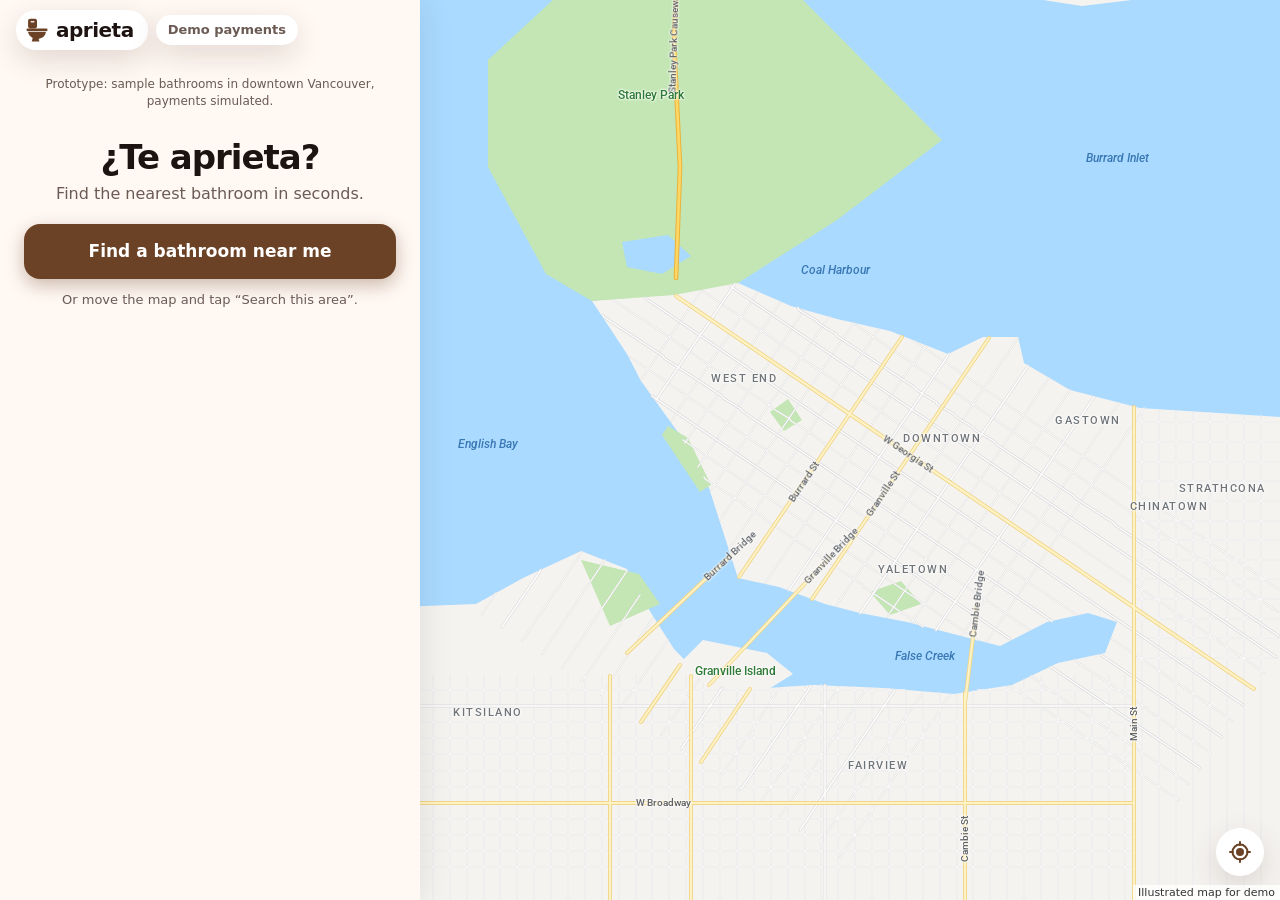
==== commit 1471bf49: "Rebrand to brown with a toilet logo; bathroom $4, backup boxers $50 - Logo and app icon are now a to" ====
--- a/prototype/index.html
+++ b/prototype/index.html
@@ -3,7 +3,7 @@
 <head>
 <meta charset="utf-8">
 <meta name="viewport" content="width=device-width, initial-scale=1, viewport-fit=cover">
-<meta name="theme-color" content="#ff5a36">
+<meta name="theme-color" content="#6b4226">
 <title>Aprieta prototype</title>
 <link rel="stylesheet" href="https://fonts.googleapis.com/css2?family=Roboto:wght@400;500&display=swap">
 <style>/* required styles */
@@ -675,9 +675,9 @@
   --ink: #1d1411;
   --ink-2: #6b5b54;
   --line: #f0e0d6;
-  --brand: #ff5a36;
+  --brand: #6b4226;
   --brand-ink: #ffffff;
-  --brand-soft: #ffe3da;
+  --brand-soft: #f0e2d4;
   --good: #1f9d63;
   --shadow: 0 10px 30px rgba(60, 20, 0, .14);
   --radius: 18px;
@@ -692,8 +692,8 @@
     --ink: #fbefe9;
     --ink-2: #b9a49b;
     --line: #3a2b25;
-    --brand: #ff6b4a;
-    --brand-soft: #4a2219;
+    --brand: #c8925f;
+    --brand-soft: #3d2a1d;
     --good: #3cc486;
     --shadow: 0 10px 30px rgba(0, 0, 0, .5);
     color-scheme: dark;
@@ -787,7 +787,7 @@
   width: 100%; border: 0; border-radius: 16px; padding: 16px 20px;
   background: var(--brand); color: var(--brand-ink);
   font-size: 17px; font-weight: 700;
-  box-shadow: 0 6px 18px rgba(255, 90, 54, .35);
+  box-shadow: 0 6px 18px rgba(107, 66, 38, .35);
   transition: transform .08s;
 }
 .big-btn:active { transform: scale(.98); }
@@ -977,7 +977,7 @@
 
   <header class="topbar">
     <div class="brand">
-      <svg class="brand-mark" viewBox="0 0 32 32" aria-hidden="true"><use href="#drop"/></svg>
+      <svg class="brand-mark" viewBox="0 0 32 32" aria-hidden="true"><use href="#toilet"/></svg>
       <span>aprieta</span>
     </div>
     <div id="pass-chip" class="chip chip-pass" hidden></div>
@@ -1098,9 +1098,11 @@
   <div id="toast" class="toast" hidden role="status"></div>
 
   <svg width="0" height="0" style="position:absolute" aria-hidden="true">
-    <symbol id="drop" viewBox="0 0 32 32">
-      <path d="M16 2C16 2 5 14.5 5 21a11 11 0 0 0 22 0C27 14.5 16 2 16 2z" fill="currentColor"/>
-      <path d="M11 21.5a5 5 0 0 0 5 5" stroke="#fff" stroke-width="2.4" fill="none" stroke-linecap="round" opacity=".85"/>
+    <symbol id="toilet" viewBox="0 0 32 32">
+      <rect x="5" y="2" width="11" height="12" rx="2.5" fill="currentColor"/>
+      <rect x="3" y="14" width="26" height="3.5" rx="1.75" fill="currentColor"/>
+      <path d="M5 18.5h22c-.6 4.6-4.4 8-9 8.3L19 30H9.5l1.2-4.3C7.7 24.4 5.5 21.7 5 18.5z" fill="currentColor"/>
+      <rect x="8" y="5" width="5" height="1.8" rx=".9" fill="#fff" opacity=".85"/>
     </symbol>
   </svg>
 
@@ -1282,7 +1284,7 @@
   const stores = rawStores.map(([lat, lon, tags], i) => ({ id: `node-${2000 + i}`, lat, lon, tags }));
   const places = raw.map(([lat, lon, tags], i) => ({ id: `node-${1000 + i}`, lat, lon, tags }));
   const byId = Object.fromEntries([...places, ...stores].map((p) => [p.id, p]));
-  const cfg = { single: 99, pass: 299, hours: 24, boxers: 99 };
+  const cfg = { single: 400, pass: 299, hours: 24, boxers: 5000 };
   const ent = { unlocked: new Set(), passUntil: null };
   const checkouts = {};
   const GRID = 0.0025, LABELS = { cafe: "Café", restaurant: "Restaurant", fast_food: "Fast food", fuel: "Gas station", library: "Library", community_centre: "Community centre", marketplace: "Market" };
@@ -1585,7 +1587,7 @@
         </div>
         ${badges(b)}
         <div class="card-actions">
-          <button class="big-btn" data-unlock="${esc(b.id)}">Unlock address · ${money(state.config.single_cents)}</button>
+          <button class="big-btn" data-unlock="${esc(b.id)}">💩 Unlock address · ${money(state.config.single_cents)}</button>
         </div>`;
     }
     return `${head}
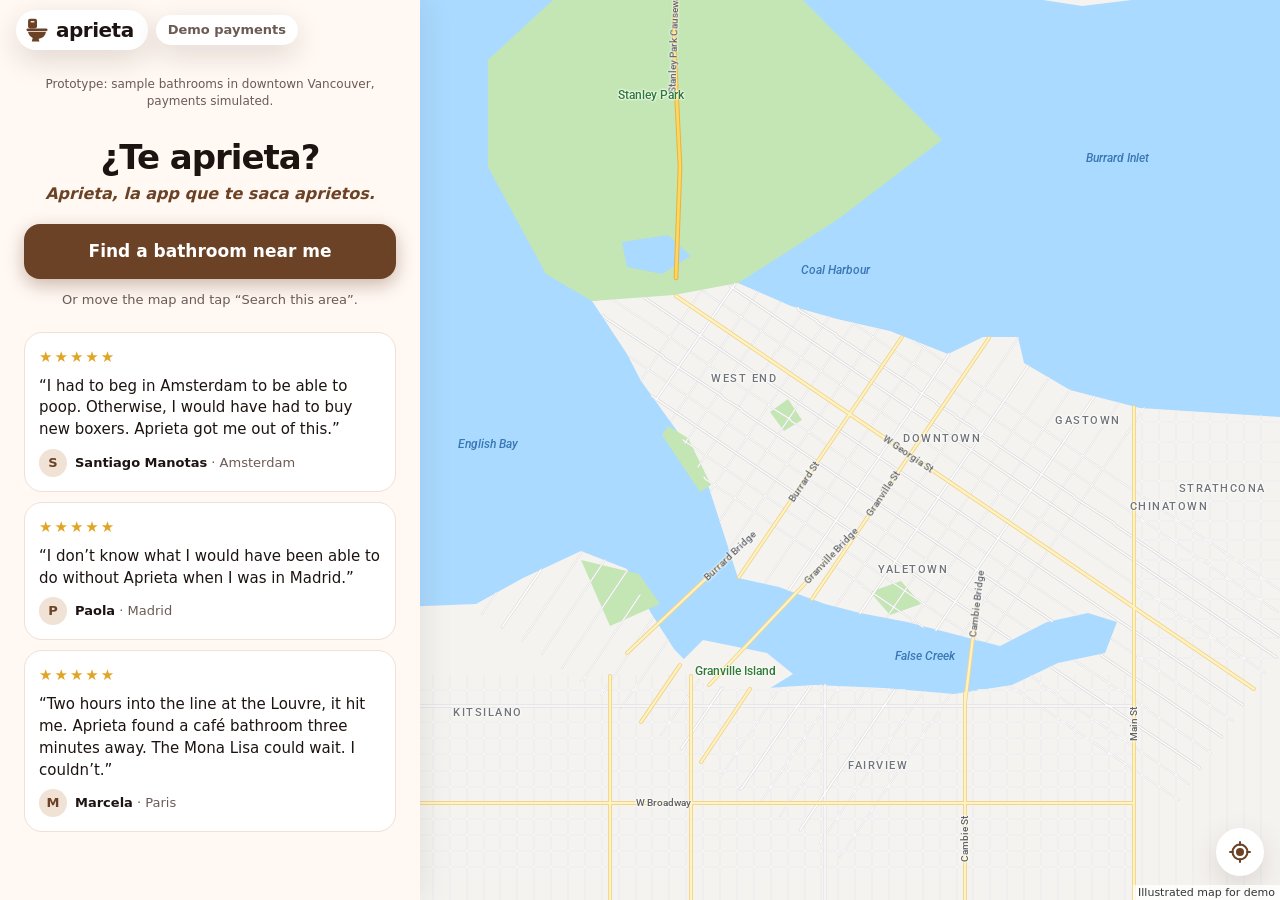
==== commit fd8de072: "Add tagline and testimonials to the welcome screen Tagline: "Aprieta, la app que te saca aprietos." " ====
--- a/prototype/index.html
+++ b/prototype/index.html
@@ -781,6 +781,7 @@
 .welcome h1 { font-size: 34px; letter-spacing: -1px; margin: 4px 0 2px; }
 .welcome p { color: var(--ink-2); margin: 0 0 18px; }
 .fine { font-size: 13px; color: var(--ink-2); }
+.welcome .tagline { font-weight: 600; color: var(--brand); font-style: italic; }
 .welcome .fine { margin-top: 12px; }
 
 .big-btn {
@@ -963,6 +964,21 @@
 .card-rank-store { background: #efe4ff; font-size: 16px; }
 .pin-store { background: #8b5cf6; }
 .pin-store span { font-size: 14px; }
+
+/* Welcome testimonials */
+.testimonials { display: grid; gap: 10px; margin-top: 22px; text-align: left; }
+.testimonial {
+  margin: 0; background: var(--surface); border: 1px solid var(--line); border-radius: var(--radius);
+  padding: 14px; display: grid; gap: 8px;
+}
+.testimonial .stars { color: #e0a526; letter-spacing: 2px; font-size: 15px; }
+.testimonial blockquote { margin: 0; font-size: 15px; line-height: 1.45; }
+.testimonial figcaption { display: flex; align-items: center; gap: 8px; font-size: 13px; color: var(--ink-2); }
+.testimonial figcaption strong { color: var(--ink); }
+.avatar {
+  width: 28px; height: 28px; border-radius: 50%; flex: none; display: grid; place-items: center;
+  background: var(--brand-soft); color: var(--brand); font-weight: 800; font-size: 13px;
+}
 
 .map-label { position: absolute; transform: translate(-50%,-50%); white-space: nowrap; pointer-events: none; font: 500 11px/1 Roboto, Arial, sans-serif; color: #5f6368; text-shadow: 0 0 2px #fff, 0 0 2px #fff, 0 0 3px #fff; }
 .map-label-area { font-size: 11px; letter-spacing: 1.5px; color: #70757a; }
@@ -997,9 +1013,26 @@
       <p class="proto-note">Prototype: sample bathrooms in downtown Vancouver, payments simulated.</p>
       <div id="welcome" class="welcome">
         <h1>¿Te aprieta?</h1>
-        <p>Find the nearest bathroom in seconds.</p>
+        <p class="tagline">Aprieta, la app que te saca aprietos.</p>
         <button id="find" class="big-btn">Find a bathroom near me</button>
         <p class="fine">Or move the map and tap “Search this area”.</p>
+        <section class="testimonials" aria-label="What people say">
+          <figure class="testimonial">
+            <span class="stars" aria-label="5 out of 5 stars">★★★★★</span>
+            <blockquote>“I had to beg in Amsterdam to be able to poop. Otherwise, I would have had to buy new boxers. Aprieta got me out of this.”</blockquote>
+            <figcaption><span class="avatar" aria-hidden="true">S</span><span><strong>Santiago Manotas</strong> · Amsterdam</span></figcaption>
+          </figure>
+          <figure class="testimonial">
+            <span class="stars" aria-label="5 out of 5 stars">★★★★★</span>
+            <blockquote>“I don’t know what I would have been able to do without Aprieta when I was in Madrid.”</blockquote>
+            <figcaption><span class="avatar" aria-hidden="true">P</span><span><strong>Paola</strong> · Madrid</span></figcaption>
+          </figure>
+          <figure class="testimonial">
+            <span class="stars" aria-label="5 out of 5 stars">★★★★★</span>
+            <blockquote>“Two hours into the line at the Louvre, it hit me. Aprieta found a café bathroom three minutes away. The Mona Lisa could wait. I couldn’t.”</blockquote>
+            <figcaption><span class="avatar" aria-hidden="true">M</span><span><strong>Marcela</strong> · Paris</span></figcaption>
+          </figure>
+        </section>
       </div>
 
       <div id="status" class="status" hidden></div>
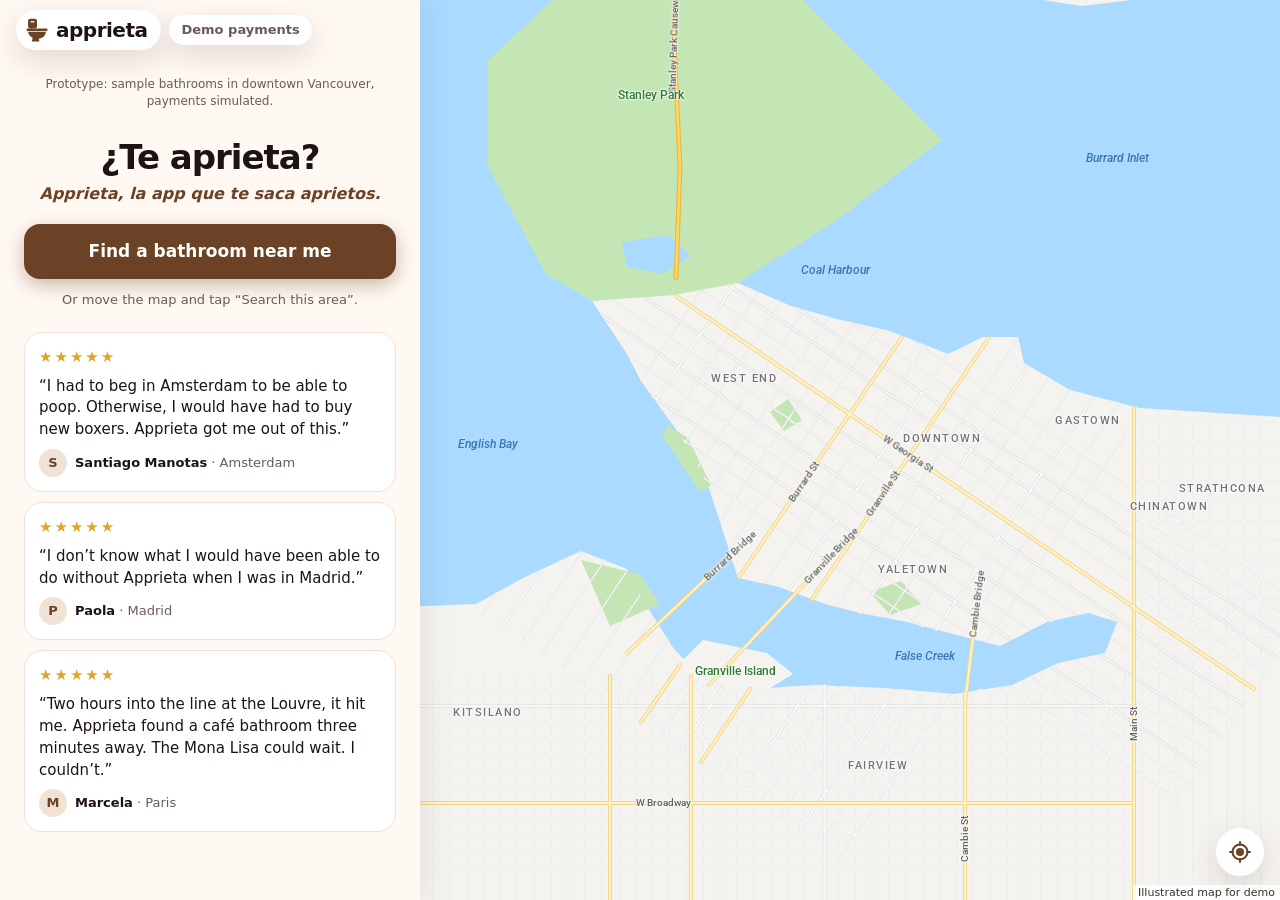
==== commit e0c9c08e: "Rename the app to Apprieta Visible name only: header wordmark, page title, home-screen name, tagline" ====
--- a/prototype/index.html
+++ b/prototype/index.html
@@ -4,7 +4,7 @@
 <meta charset="utf-8">
 <meta name="viewport" content="width=device-width, initial-scale=1, viewport-fit=cover">
 <meta name="theme-color" content="#6b4226">
-<title>Aprieta prototype</title>
+<title>Apprieta prototype</title>
 <link rel="stylesheet" href="https://fonts.googleapis.com/css2?family=Roboto:wght@400;500&display=swap">
 <style>/* required styles */
 
@@ -994,7 +994,7 @@
   <header class="topbar">
     <div class="brand">
       <svg class="brand-mark" viewBox="0 0 32 32" aria-hidden="true"><use href="#toilet"/></svg>
-      <span>aprieta</span>
+      <span>apprieta</span>
     </div>
     <div id="pass-chip" class="chip chip-pass" hidden></div>
     <div id="demo-chip" class="chip chip-demo" hidden title="No Stripe key configured: payments are simulated">Demo payments</div>
@@ -1013,23 +1013,23 @@
       <p class="proto-note">Prototype: sample bathrooms in downtown Vancouver, payments simulated.</p>
       <div id="welcome" class="welcome">
         <h1>¿Te aprieta?</h1>
-        <p class="tagline">Aprieta, la app que te saca aprietos.</p>
+        <p class="tagline">Apprieta, la app que te saca aprietos.</p>
         <button id="find" class="big-btn">Find a bathroom near me</button>
         <p class="fine">Or move the map and tap “Search this area”.</p>
         <section class="testimonials" aria-label="What people say">
           <figure class="testimonial">
             <span class="stars" aria-label="5 out of 5 stars">★★★★★</span>
-            <blockquote>“I had to beg in Amsterdam to be able to poop. Otherwise, I would have had to buy new boxers. Aprieta got me out of this.”</blockquote>
+            <blockquote>“I had to beg in Amsterdam to be able to poop. Otherwise, I would have had to buy new boxers. Apprieta got me out of this.”</blockquote>
             <figcaption><span class="avatar" aria-hidden="true">S</span><span><strong>Santiago Manotas</strong> · Amsterdam</span></figcaption>
           </figure>
           <figure class="testimonial">
             <span class="stars" aria-label="5 out of 5 stars">★★★★★</span>
-            <blockquote>“I don’t know what I would have been able to do without Aprieta when I was in Madrid.”</blockquote>
+            <blockquote>“I don’t know what I would have been able to do without Apprieta when I was in Madrid.”</blockquote>
             <figcaption><span class="avatar" aria-hidden="true">P</span><span><strong>Paola</strong> · Madrid</span></figcaption>
           </figure>
           <figure class="testimonial">
             <span class="stars" aria-label="5 out of 5 stars">★★★★★</span>
-            <blockquote>“Two hours into the line at the Louvre, it hit me. Aprieta found a café bathroom three minutes away. The Mona Lisa could wait. I couldn’t.”</blockquote>
+            <blockquote>“Two hours into the line at the Louvre, it hit me. Apprieta found a café bathroom three minutes away. The Mona Lisa could wait. I couldn’t.”</blockquote>
             <figcaption><span class="avatar" aria-hidden="true">M</span><span><strong>Marcela</strong> · Paris</span></figcaption>
           </figure>
         </section>
@@ -1292,7 +1292,7 @@
   };
 })();
 </script>
-<script>// Prototype stand-in for the Aprieta server: same API, sample data, nothing charged.
+<script>// Prototype stand-in for the Apprieta server: same API, sample data, nothing charged.
 (() => {
   const HOME = { lat: 49.2820, lon: -123.1207 };
   const raw = [
@@ -1883,7 +1883,7 @@
     if (last) search(last.lat, last.lon);
   }
 
-  boot().catch((e) => showStatus(`Couldn’t start Aprieta: ${esc(e.message)}`));
+  boot().catch((e) => showStatus(`Couldn’t start Apprieta: ${esc(e.message)}`));
 })();
 </script>
 </body>
